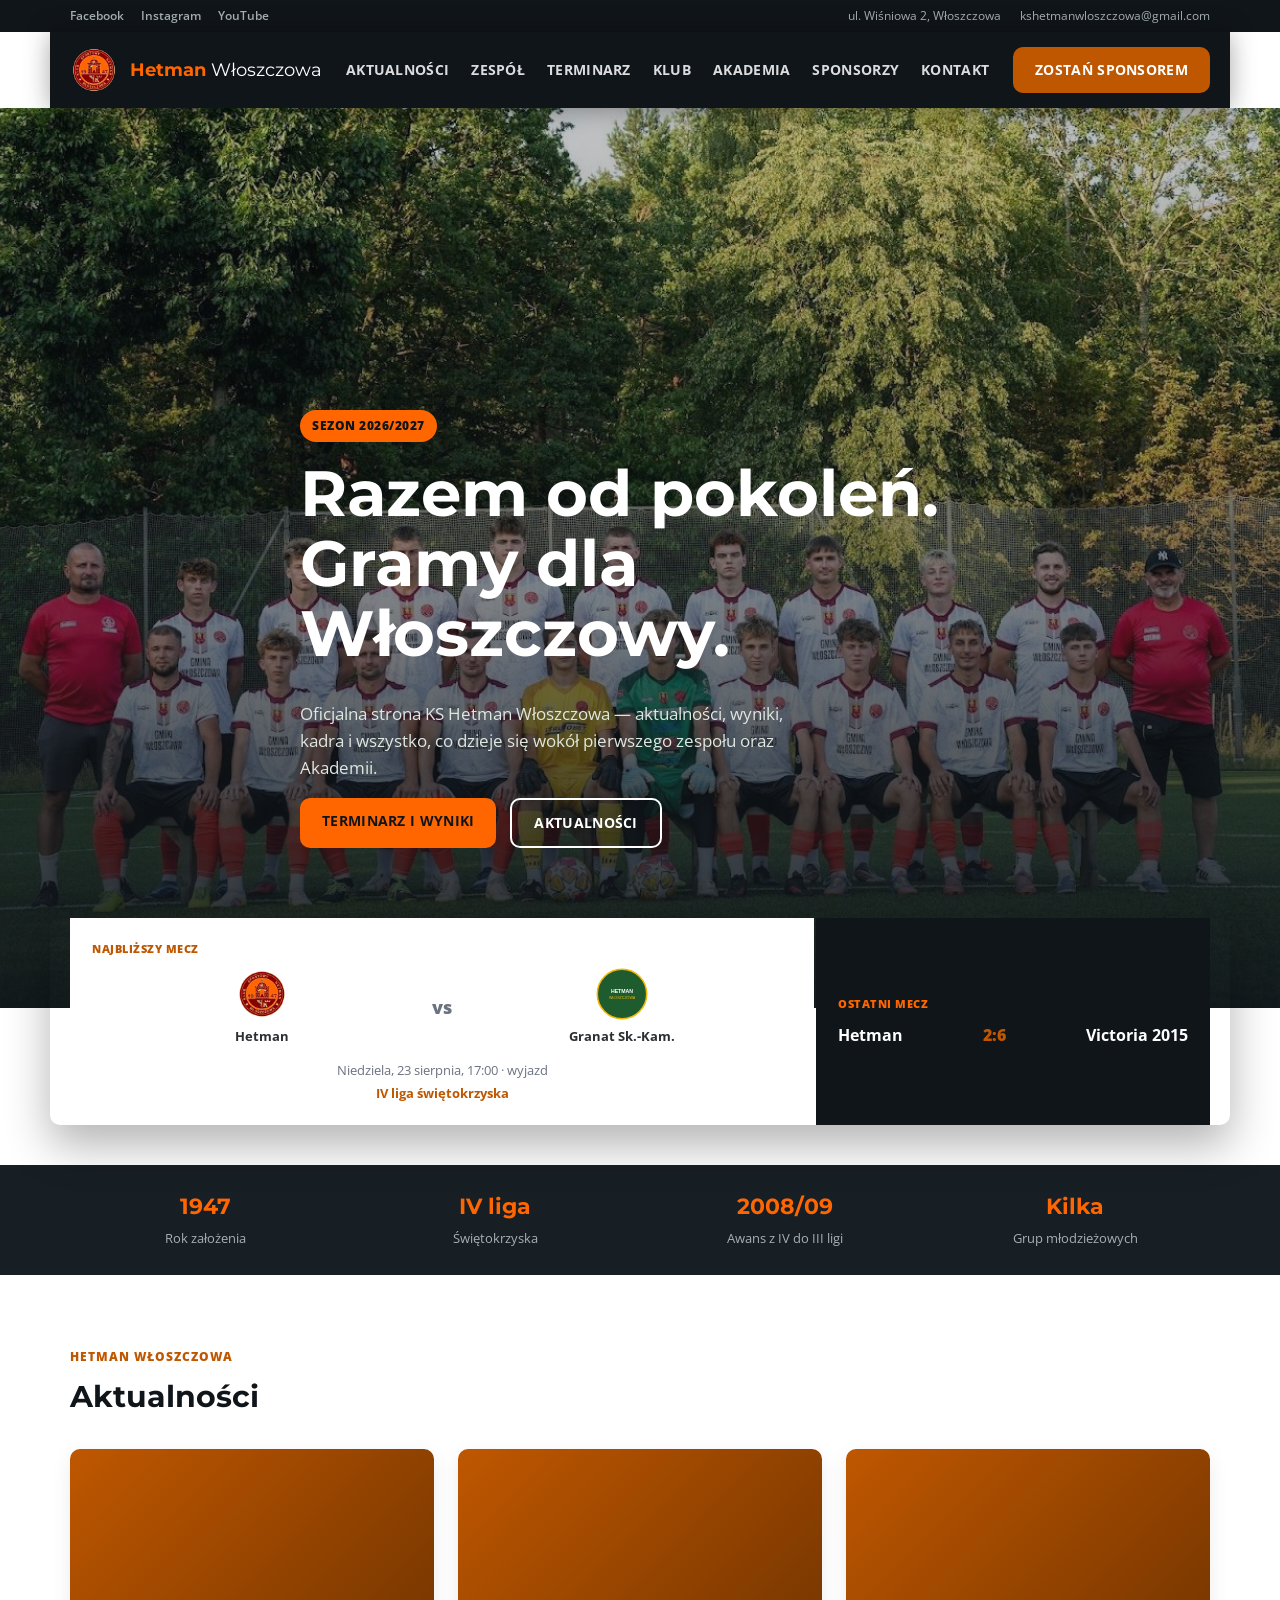
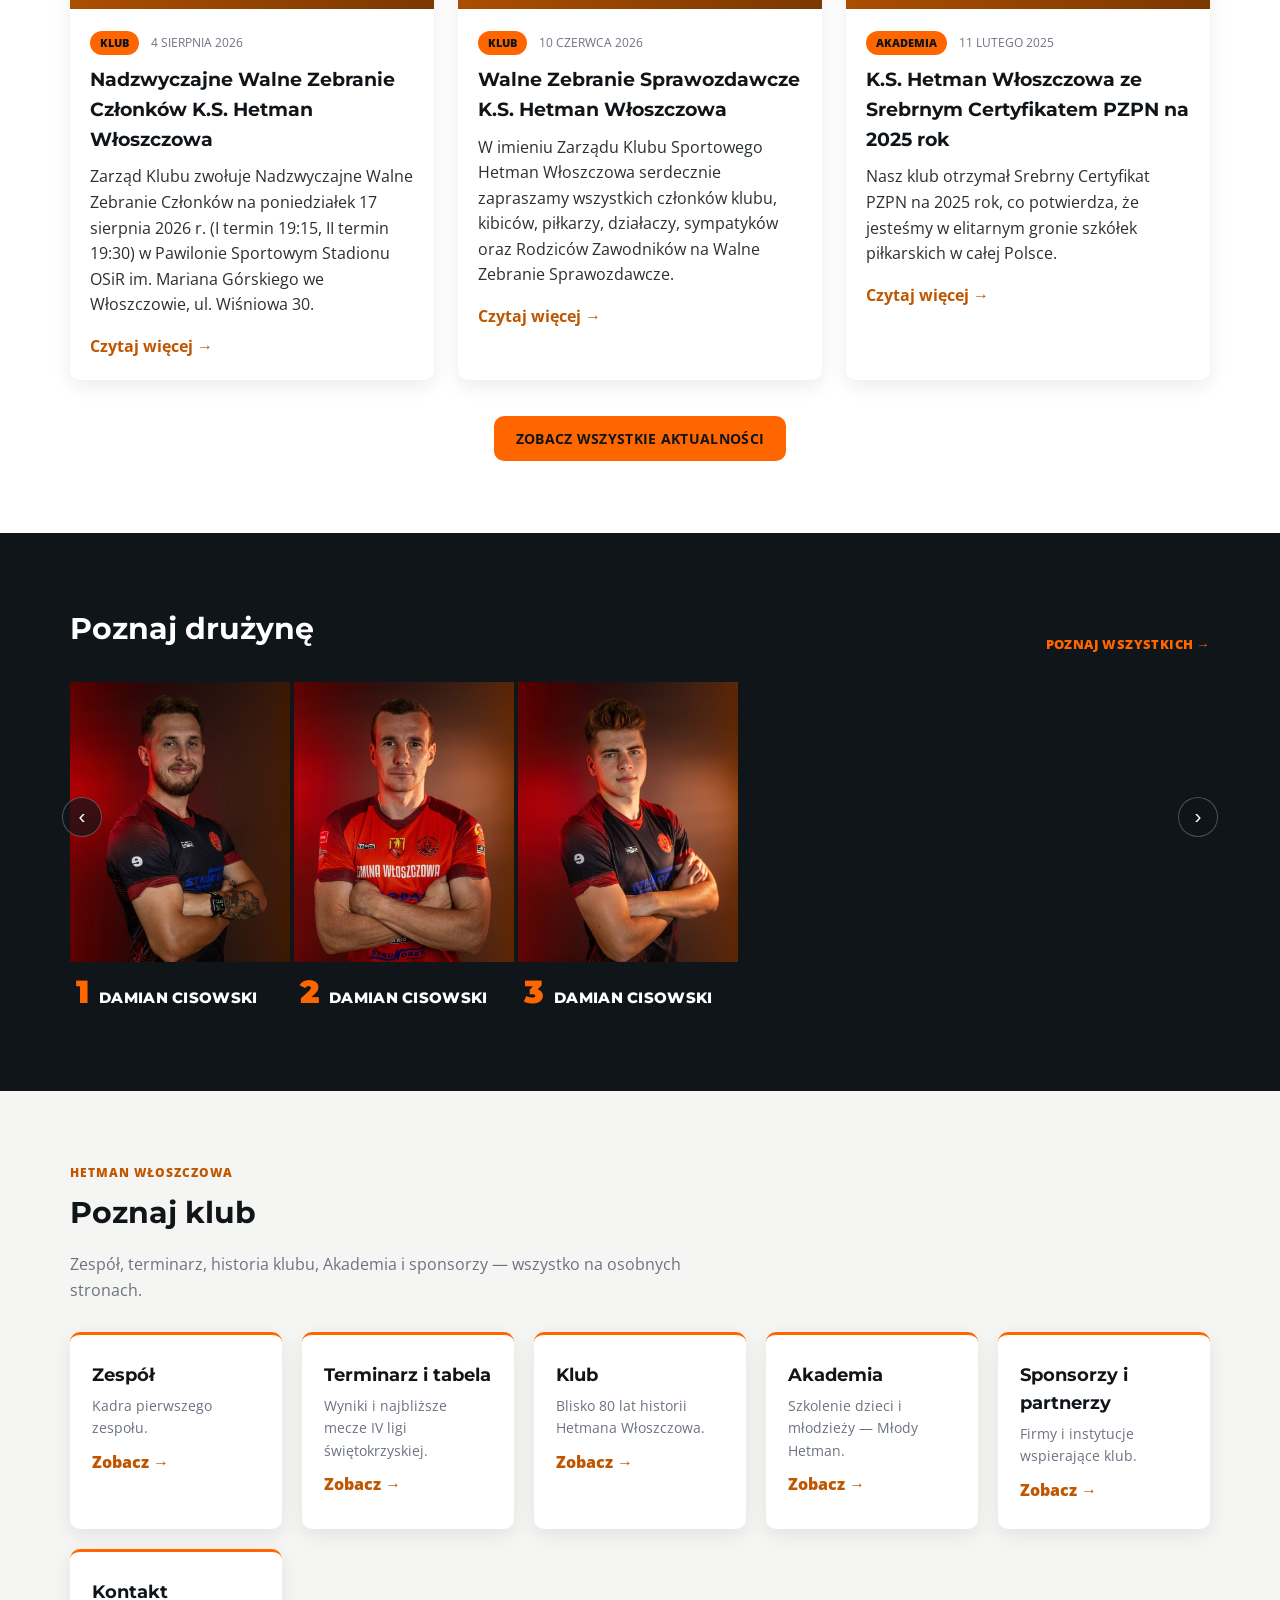
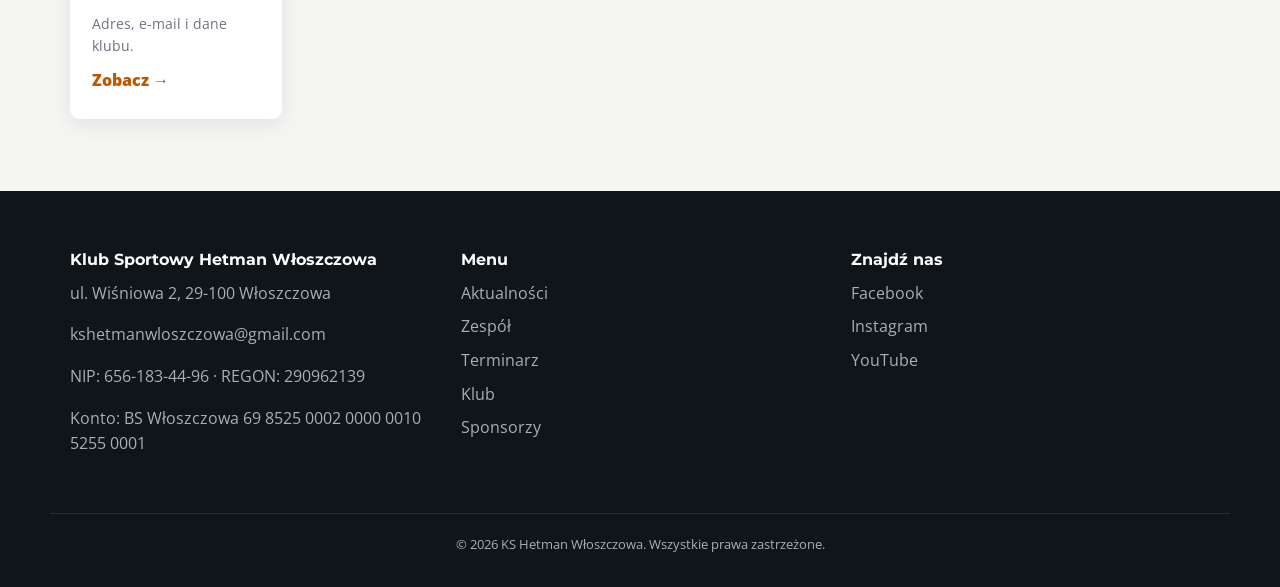
==== Strona-hetman/index.html @ c4511336 "Add 'Poznaj drużynę' player carousel section to homepage Horizontally-scrollable carousel of player " ====
<!DOCTYPE html>
<html lang="pl">
<head>
<meta charset="UTF-8">
<meta name="viewport" content="width=device-width, initial-scale=1.0">
<title>KS Hetman Włoszczowa — Oficjalna strona klubu</title>
<meta name="description" content="Oficjalna strona internetowa Klubu Sportowego Hetman Włoszczowa — aktualności, terminarz, kadra, sponsorzy i kontakt.">
<link rel="preconnect" href="https://fonts.googleapis.com">
<link href="https://fonts.googleapis.com/css2?family=Montserrat:wght@400;600;700;800;900&family=Open+Sans:wght@400;600&display=swap" rel="stylesheet">
<link rel="stylesheet" href="style.css">
</head>
<body>

<!-- ===== TOP BAR ===== -->
<div class="topbar">
  <div class="container topbar-inner">
    <div class="topbar-social">
      <a href="#" aria-label="Facebook">Facebook</a>
      <a href="#" aria-label="Instagram">Instagram</a>
      <a href="#" aria-label="YouTube">YouTube</a>
    </div>
    <div class="topbar-contact">
      <span>ul. Wiśniowa 2, Włoszczowa</span>
      <span>kshetmanwloszczowa@gmail.com</span>
    </div>
  </div>
</div>

<!-- ===== HEADER / NAWIGACJA ===== -->
<header class="site-header">
  <div class="container navbar">
    <a class="brand" href="index.html">
      <!-- LOGO KLUBU: wgraj plik jako logo-klubu.png (PNG, przezroczyste tło, min. 400x400px) -->
      <img class="brand-logo" src="logo-klubu.png" alt="Herb KS Hetman Włoszczowa" onerror="this.src='placeholder-logo.svg'">
      <span class="brand-text"><strong>Hetman</strong> Włoszczowa</span>
    </a>

    <button class="nav-toggle" id="navToggle" aria-label="Otwórz menu">☰</button>

    <nav class="main-nav" id="mainNav">
      <a href="aktualnosci.html">Aktualności</a>
      <a href="zespol.html">Zespół</a>
      <a href="terminarz.html">Terminarz</a>
      <a href="klub.html">Klub</a>
      <a href="akademia.html">Akademia</a>
      <a href="sponsorzy.html">Sponsorzy</a>
      <a href="kontakt.html">Kontakt</a>
    </nav>

    <a class="btn btn-cta" href="sponsorzy.html">Zostań sponsorem</a>
  </div>
</header>

<!-- ===== HERO: ZDJĘCIE ZESPOŁU NA CAŁĄ STRONĘ (pełnoekranowe, jak u dużych klubów) ===== -->
<!--
  ZDJĘCIE HERO (pełnoekranowe tło sekcji startowej): hero-zespol.jpg
  Podmień na nowsze/lepsze zdjęcie zespołu w tym samym miejscu, jeśli będzie potrzeba.
-->
<section class="hero" id="top" style="background-image: linear-gradient(180deg, rgba(16,21,26,0.25) 0%, rgba(16,21,26,0.45) 45%, rgba(16,21,26,0.95) 100%), url('hero-zespol.jpg');">
  <div class="container hero-content">
    <div class="hero-feature-badge">Sezon 2026/2027</div>
    <h1>Razem od pokoleń.<br>Gramy dla Włoszczowy.</h1>
    <p>Oficjalna strona KS Hetman Włoszczowa — aktualności, wyniki, kadra i wszystko, co dzieje się wokół pierwszego zespołu oraz Akademii.</p>
    <div class="hero-cta">
      <a class="btn btn-primary" href="terminarz.html">Terminarz i wyniki</a>
      <a class="btn btn-outline" href="aktualnosci.html">Aktualności</a>
    </div>
  </div>
</section>

<!-- ===== PASEK MECZOWY — "pływająca" belka na dole zdjęcia, styl dużych klubów ===== -->
<section class="match-bar">
  <div class="container match-bar-inner">
    <div class="match-card match-card-inline">
      <span class="match-card-label">Najbliższy mecz</span>
      <div class="match-teams">
        <div class="team">
          <img src="logo-klubu.png" alt="Hetman Włoszczowa" onerror="this.src='placeholder-logo.svg'">
          <span>Hetman</span>
        </div>
        <div class="match-score">vs</div>
        <div class="team">
          <img src="placeholder-logo.svg" alt="Granat Skarżysko-Kamienna">
          <span>Granat Sk.-Kam.</span>
        </div>
      </div>
      <p class="match-meta">Niedziela, 23 sierpnia, 17:00 &middot; wyjazd</p>
      <p class="match-meta match-meta-league">IV liga świętokrzyska</p>
    </div>

    <div class="last-match-strip last-match-strip-inline">
      <span class="match-card-label">Ostatni mecz</span>
      <div class="last-match-row">
        <span>Hetman</span>
        <strong class="score-loss">2:6</strong>
        <span>Victoria 2015</span>
      </div>
    </div>
  </div>
</section>

<!-- ===== OSIĄGNIĘCIA / HISTORIA W PIGUŁCE ===== -->
<section class="stats-strip">
  <div class="container stats-grid">
    <div class="stat"><strong>1947</strong><span>Rok założenia</span></div>
    <div class="stat"><strong>IV liga</strong><span>Świętokrzyska</span></div>
    <div class="stat"><strong>2008/09</strong><span>Awans z IV do III ligi</span></div>
    <div class="stat"><strong>Kilka</strong><span>Grup młodzieżowych</span></div>
  </div>
</section>

<!-- ===== AKTUALNOŚCI (skrót — pełna lista na osobnej stronie) ===== -->
<section class="section" id="aktualnosci">
  <div class="container">
    <div class="section-head">
      <div>
        <p class="eyebrow-dark">Hetman Włoszczowa</p>
        <h2 class="section-title">Aktualności</h2>
      </div>
    </div>

    <div class="news-grid">
      <article class="news-card">
        <div class="news-thumb" aria-hidden="true"></div>
        <div class="news-body">
          <span class="news-tag">Klub</span>
          <span class="news-date">4 sierpnia 2026</span>
          <h3>Nadzwyczajne Walne Zebranie Członków K.S. Hetman Włoszczowa</h3>
          <p>Zarząd Klubu zwołuje Nadzwyczajne Walne Zebranie Członków na poniedziałek 17 sierpnia 2026 r. (I termin 19:15, II termin 19:30) w Pawilonie Sportowym Stadionu OSiR im. Mariana Górskiego we Włoszczowie, ul. Wiśniowa 30.</p>
          <a class="news-link" href="https://www.hetmanwloszczowa.pl/nadzwyczajne-walne-zebranie-czlonkow-k-s-hetman-wloszczowa-2/" target="_blank" rel="noopener">Czytaj więcej →</a>
        </div>
      </article>

      <article class="news-card">
        <div class="news-thumb" aria-hidden="true"></div>
        <div class="news-body">
          <span class="news-tag">Klub</span>
          <span class="news-date">10 czerwca 2026</span>
          <h3>Walne Zebranie Sprawozdawcze K.S. Hetman Włoszczowa</h3>
          <p>W imieniu Zarządu Klubu Sportowego Hetman Włoszczowa serdecznie zapraszamy wszystkich członków klubu, kibiców, piłkarzy, działaczy, sympatyków oraz Rodziców Zawodników na Walne Zebranie Sprawozdawcze.</p>
          <a class="news-link" href="https://www.hetmanwloszczowa.pl/walne-zabranie-sprawozdawcze-k-s-hetman-wloszczowa/" target="_blank" rel="noopener">Czytaj więcej →</a>
        </div>
      </article>

      <article class="news-card">
        <div class="news-thumb" aria-hidden="true"></div>
        <div class="news-body">
          <span class="news-tag">Akademia</span>
          <span class="news-date">11 lutego 2025</span>
          <h3>K.S. Hetman Włoszczowa ze Srebrnym Certyfikatem PZPN na 2025 rok</h3>
          <p>Nasz klub otrzymał Srebrny Certyfikat PZPN na 2025 rok, co potwierdza, że jesteśmy w elitarnym gronie szkółek piłkarskich w całej Polsce.</p>
          <a class="news-link" href="https://www.hetmanwloszczowa.pl/k-s-hetman-wloszczowa-ze-srebrnym-certyfikatem-pzpn-na-2025-rok/" target="_blank" rel="noopener">Czytaj więcej →</a>
        </div>
      </article>
    </div>

    <div class="section-more">
      <a class="btn btn-primary" href="aktualnosci.html">Zobacz wszystkie aktualności</a>
    </div>
  </div>
</section>

<!-- ===== POZNAJ DRUŻYNĘ — karuzela zdjęć zawodników (styl dużych klubów) ===== -->
<!--
  TYMCZASOWE PODPISY: wszystkie 3 karty podpisane jako "Damian Cisowski" — to placeholder
  do czasu uzupełnienia właściwego składu. Podmień name/numer w każdej .team-carousel-card
  i dodawaj kolejne karty, gdy dołożymy więcej zdjęć zawodników.
-->
<section class="section section-dark team-carousel-section">
  <div class="container">
    <div class="section-head">
      <h2 class="section-title section-title-light">Poznaj drużynę</h2>
      <a class="team-see-all" href="zespol.html">Poznaj wszystkich →</a>
    </div>

    <div class="team-carousel">
      <button class="carousel-arrow carousel-arrow-left" aria-label="Poprzedni zawodnik" type="button">‹</button>
      <div class="team-carousel-track">
        <a class="team-carousel-card" href="zespol.html">
          <div class="team-carousel-photo" style="background-image:url('player-01.jpg')"></div>
          <div class="team-carousel-info">
            <span class="team-carousel-number">1</span>
            <span class="team-carousel-name">Damian Cisowski</span>
          </div>
        </a>
        <a class="team-carousel-card" href="zespol.html">
          <div class="team-carousel-photo" style="background-image:url('player-02.jpg')"></div>
          <div class="team-carousel-info">
            <span class="team-carousel-number">2</span>
            <span class="team-carousel-name">Damian Cisowski</span>
          </div>
        </a>
        <a class="team-carousel-card" href="zespol.html">
          <div class="team-carousel-photo" style="background-image:url('player-03.jpg')"></div>
          <div class="team-carousel-info">
            <span class="team-carousel-number">3</span>
            <span class="team-carousel-name">Damian Cisowski</span>
          </div>
        </a>
      </div>
      <button class="carousel-arrow carousel-arrow-right" aria-label="Następny zawodnik" type="button">›</button>
    </div>
  </div>
</section>

<!-- ===== POZNAJ KLUB — kafelki-skróty do podstron ===== -->
<section class="section section-alt">
  <div class="container">
    <p class="eyebrow-dark">Hetman Włoszczowa</p>
    <h2 class="section-title">Poznaj klub</h2>
    <p class="section-sub">Zespół, terminarz, historia klubu, Akademia i sponsorzy — wszystko na osobnych stronach.</p>

    <div class="quick-links-grid">
      <a class="quick-link-card" href="zespol.html">
        <h3>Zespół</h3>
        <p>Kadra pierwszego zespołu.</p>
        <span class="quick-link-arrow">Zobacz →</span>
      </a>
      <a class="quick-link-card" href="terminarz.html">
        <h3>Terminarz i tabela</h3>
        <p>Wyniki i najbliższe mecze IV ligi świętokrzyskiej.</p>
        <span class="quick-link-arrow">Zobacz →</span>
      </a>
      <a class="quick-link-card" href="klub.html">
        <h3>Klub</h3>
        <p>Blisko 80 lat historii Hetmana Włoszczowa.</p>
        <span class="quick-link-arrow">Zobacz →</span>
      </a>
      <a class="quick-link-card" href="akademia.html">
        <h3>Akademia</h3>
        <p>Szkolenie dzieci i młodzieży — Młody Hetman.</p>
        <span class="quick-link-arrow">Zobacz →</span>
      </a>
      <a class="quick-link-card" href="sponsorzy.html">
        <h3>Sponsorzy i partnerzy</h3>
        <p>Firmy i instytucje wspierające klub.</p>
        <span class="quick-link-arrow">Zobacz →</span>
      </a>
      <a class="quick-link-card" href="kontakt.html">
        <h3>Kontakt</h3>
        <p>Adres, e-mail i dane klubu.</p>
        <span class="quick-link-arrow">Zobacz →</span>
      </a>
    </div>
  </div>
</section>

<!-- ===== STOPKA ===== -->
<footer class="site-footer">
  <div class="container footer-grid">
    <div>
      <h3>Klub Sportowy Hetman Włoszczowa</h3>
      <p>ul. Wiśniowa 2, 29-100 Włoszczowa</p>
      <p><a href="mailto:kshetmanwloszczowa@gmail.com">kshetmanwloszczowa@gmail.com</a></p>
      <p>NIP: 656-183-44-96 &middot; REGON: 290962139</p>
      <p>Konto: BS Włoszczowa 69 8525 0002 0000 0010 5255 0001</p>
    </div>
    <div>
      <h3>Menu</h3>
      <a href="aktualnosci.html">Aktualności</a>
      <a href="zespol.html">Zespół</a>
      <a href="terminarz.html">Terminarz</a>
      <a href="klub.html">Klub</a>
      <a href="sponsorzy.html">Sponsorzy</a>
    </div>
    <div>
      <h3>Znajdź nas</h3>
      <a href="#">Facebook</a>
      <a href="#">Instagram</a>
      <a href="#">YouTube</a>
    </div>
  </div>
  <div class="container footer-bottom">
    <p>&copy; <span id="year"></span> KS Hetman Włoszczowa. Wszystkie prawa zastrzeżone.</p>
  </div>
</footer>

<script src="script.js"></script>
</body>
</html>
---- Strona-hetman/style.css ----
/* =========================================================
   KS Hetman Włoszczowa — style strony
   Inspiracja układem: widzew.com.pl (skala dopasowana do klubu IV ligi)
   Kolory klubowe: zmień poniższe zmienne, gdy dodasz prawdziwe logo,
   aby dopasować odcienie do herbu klubu.
   ========================================================= */

:root {
  --color-primary: #bf5700;      /* ciemny pomarańcz z herbu klubu (główny kolor marki) */
  --color-primary-dark: #7a3800;
  --color-accent: #ff6600;       /* jaskrawy pomarańcz z herbu klubu */
  --color-cream: #f7e3c8;        /* kremowy akcent z herbu */
  --color-dark: #10151a;
  --color-dark-2: #171e24;
  --color-text: #2a2f31;
  --color-muted: #6b7280;
  --color-muted-light: #a7b0b3;
  --color-bg-alt: #f5f6f4;
  --color-white: #ffffff;

  --font-heading: 'Montserrat', sans-serif;
  --font-body: 'Open Sans', sans-serif;

  --radius: 10px;
  --shadow: 0 6px 20px rgba(0,0,0,0.08);
  --shadow-lg: 0 20px 40px rgba(0,0,0,0.35);
}

* { box-sizing: border-box; }
html { scroll-behavior: smooth; }

body {
  margin: 0;
  font-family: var(--font-body);
  color: var(--color-text);
  line-height: 1.6;
  background: var(--color-white);
}

h1, h2, h3, h4 {
  font-family: var(--font-heading);
  margin: 0 0 0.5em;
  color: var(--color-dark);
}

p { margin: 0 0 1em; }
a { text-decoration: none; color: var(--color-primary); }

.container {
  width: 100%;
  max-width: 1180px;
  margin: 0 auto;
  padding: 0 20px;
}

/* ===== TOPBAR ===== */
.topbar {
  background: var(--color-dark);
  color: var(--color-muted-light);
  font-size: 0.78rem;
}
.topbar-inner {
  display: flex;
  justify-content: space-between;
  align-items: center;
  padding: 6px 20px;
  flex-wrap: wrap;
  gap: 8px;
}
.topbar-social a {
  color: var(--color-muted-light);
  margin-right: 14px;
  font-weight: 600;
}
.topbar-contact span { margin-left: 16px; }

/* ===== NAVBAR ===== */
.site-header { position: sticky; top: 0; z-index: 50; }
.navbar {
  display: flex;
  align-items: center;
  justify-content: space-between;
  gap: 16px;
  padding: 14px 20px;
  background: var(--color-dark);
  box-shadow: 0 2px 24px rgba(0,0,0,0.35);
}
.brand {
  display: flex;
  align-items: center;
  gap: 12px;
}
.brand-logo {
  height: 48px;
  width: 48px;
  object-fit: contain;
}
.brand-text {
  font-family: var(--font-heading);
  font-size: 1.1rem;
  color: var(--color-white);
  white-space: nowrap;
}
.brand-text strong { color: var(--color-accent); }

.main-nav {
  display: flex;
  gap: 22px;
  flex: 1;
  justify-content: center;
}
.main-nav a {
  color: var(--color-white);
  opacity: 0.85;
  font-weight: 700;
  font-size: 0.85rem;
  text-transform: uppercase;
  letter-spacing: 0.3px;
}
.main-nav a:hover { color: var(--color-accent); opacity: 1; }
.main-nav a.active { color: var(--color-accent); opacity: 1; }

.nav-toggle {
  display: none;
  background: none;
  border: none;
  color: var(--color-white);
  font-size: 1.6rem;
  cursor: pointer;
}

.btn-cta {
  background: var(--color-primary);
  color: var(--color-white);
  padding: 10px 18px;
  border-radius: var(--radius);
  font-weight: 700;
  font-size: 0.85rem;
  white-space: nowrap;
}

/* ===== HERO: pełnoekranowe zdjęcie, tekst dosunięty do dołu (styl dużych klubów) ===== */
.hero {
  background-color: var(--color-primary-dark);
  background-size: cover;
  background-position: center 22%;
  color: var(--color-white);
  min-height: 100vh;
  display: flex;
  align-items: flex-end;
  padding: 40px 20px 160px;
}
.hero-content { max-width: 720px; }
.hero-feature-badge {
  display: inline-block;
  background: var(--color-accent);
  color: var(--color-dark);
  font-weight: 800;
  font-size: 0.75rem;
  text-transform: uppercase;
  letter-spacing: 0.5px;
  padding: 6px 12px;
  border-radius: 20px;
  margin-bottom: 16px;
}
.hero h1 {
  color: var(--color-white);
  font-size: clamp(2.4rem, 5vw, 4rem);
  line-height: 1.1;
}
.hero-content p { color: #dfe7e1; max-width: 520px; font-size: 1.05rem; }
.hero-cta { display: flex; gap: 14px; flex-wrap: wrap; }

.btn {
  display: inline-block;
  padding: 12px 22px;
  border-radius: var(--radius);
  font-weight: 700;
  font-size: 0.85rem;
  text-transform: uppercase;
  letter-spacing: 0.3px;
}
.btn-primary { background: var(--color-accent); color: var(--color-dark); }
.btn-outline { border: 2px solid var(--color-white); color: var(--color-white); }

/* ===== PASEK MECZOWY: "pływająca" belka najeżdżająca na dół zdjęcia hero ===== */
.match-bar {
  position: relative;
  z-index: 5;
  margin: -90px 0 40px;
}
.match-bar-inner {
  display: flex;
  flex-wrap: wrap;
  gap: 2px;
  border-radius: var(--radius);
  overflow: hidden;
  box-shadow: 0 20px 45px rgba(0,0,0,0.3);
}
.match-card {
  background: var(--color-white);
  color: var(--color-text);
  padding: 22px;
}
.match-card-inline { flex: 2; min-width: 300px; }
.match-card-label {
  display: block;
  text-transform: uppercase;
  font-size: 0.7rem;
  font-weight: 800;
  color: var(--color-primary);
  letter-spacing: 0.5px;
  margin-bottom: 10px;
}
.match-teams {
  display: flex;
  align-items: center;
  justify-content: space-between;
  margin: 6px 0 14px;
}
.team { display: flex; flex-direction: column; align-items: center; gap: 6px; flex: 1; }
.team img { width: 52px; height: 52px; object-fit: contain; }
.team span { font-weight: 700; font-size: 0.8rem; text-align: center; }
.match-score { font-weight: 800; font-size: 1.1rem; color: var(--color-muted); }
.match-meta { text-align: center; font-size: 0.8rem; color: var(--color-muted); margin: 0; }
.match-meta-league { font-weight: 700; color: var(--color-primary); margin-top: 2px; }

.last-match-strip {
  background: var(--color-dark);
  padding: 22px;
}
.last-match-strip-inline { flex: 1; min-width: 220px; display: flex; flex-direction: column; justify-content: center; }
.last-match-strip .match-card-label { color: var(--color-accent); }
.last-match-row {
  display: flex;
  align-items: center;
  justify-content: space-between;
  font-weight: 700;
  color: var(--color-white);
}

@media (max-width: 700px) {
  .hero { padding-bottom: 210px; }
  .match-bar-inner { border-radius: var(--radius); }
}

/* ===== BANER PODSTRONY (nagłówek na osobnych stronach, np. Aktualności, Zespół) ===== */
.page-hero {
  background: linear-gradient(120deg, var(--color-dark) 0%, var(--color-primary-dark) 130%);
  color: var(--color-white);
  padding: 70px 20px 56px;
}
.page-hero .breadcrumb {
  display: block;
  color: var(--color-muted-light);
  font-size: 0.82rem;
  margin-bottom: 12px;
}
.page-hero .breadcrumb a { color: var(--color-muted-light); }
.page-hero .breadcrumb a:hover { color: var(--color-accent); }
.page-hero a { color: var(--color-accent); }
.page-hero h1 {
  color: var(--color-white);
  font-size: clamp(1.9rem, 4vw, 2.6rem);
  margin-bottom: 10px;
}
.page-hero p {
  color: #dfe7e1;
  max-width: 620px;
  margin: 0;
}

/* ===== SKRÓTY / KAFELKI "POZNAJ KLUB" (strona główna → podstrony) ===== */
.quick-links-grid {
  display: grid;
  grid-template-columns: repeat(auto-fit, minmax(200px, 1fr));
  gap: 20px;
}
.quick-link-card {
  display: block;
  background: var(--color-white);
  border-radius: var(--radius);
  padding: 26px 22px;
  box-shadow: var(--shadow);
  border-top: 3px solid var(--color-accent);
  transition: transform 0.25s ease, box-shadow 0.25s ease;
}
.quick-link-card:hover { transform: translateY(-6px); box-shadow: var(--shadow-lg); }
.quick-link-card h3 { margin-bottom: 6px; font-size: 1.1rem; }
.quick-link-card p { margin: 0; color: var(--color-muted); font-size: 0.88rem; }
.quick-link-card span.quick-link-arrow { display: inline-block; margin-top: 10px; font-weight: 800; color: var(--color-primary); }

.section-more { text-align: center; margin-top: 36px; }

/* ===== KONTAKT (osobna strona) ===== */
.contact-grid {
  display: grid;
  grid-template-columns: repeat(auto-fit, minmax(220px, 1fr));
  gap: 20px;
}
.contact-card {
  background: var(--color-white);
  border-radius: var(--radius);
  padding: 24px;
  box-shadow: var(--shadow);
}
.contact-card h3 { font-size: 0.95rem; text-transform: uppercase; letter-spacing: 0.4px; color: var(--color-primary); margin-bottom: 10px; }
.contact-card p { margin: 0 0 6px; }
.contact-card a { color: var(--color-text); font-weight: 700; }
.contact-card a:hover { color: var(--color-primary); }

/* ===== STATS STRIP (osiągnięcia) ===== */
.stats-strip {
  background: var(--color-dark-2);
  padding: 24px 0;
}
.stats-grid {
  display: grid;
  grid-template-columns: repeat(4, 1fr);
  gap: 20px;
  text-align: center;
}
.stat strong { display: block; color: var(--color-accent); font-size: 1.4rem; font-family: var(--font-heading); }
.stat span { color: var(--color-muted-light); font-size: 0.8rem; }

/* ===== SECTIONS ===== */
.section { padding: 72px 0; }
.section-alt { background: var(--color-bg-alt); }
.section-dark { background: var(--color-dark); }
.section-title { font-size: 1.9rem; }
.section-title-light { color: var(--color-white); }
.section-sub { color: var(--color-muted); max-width: 640px; margin-bottom: 28px; }
.section-sub-light { color: var(--color-muted-light); }
.section-head {
  display: flex;
  justify-content: space-between;
  align-items: flex-end;
  flex-wrap: wrap;
  gap: 16px;
  margin-bottom: 28px;
}
.section-head .section-title { margin-bottom: 0; }

.tag-filters { display: flex; gap: 10px; flex-wrap: wrap; }
.tag {
  padding: 6px 14px;
  border-radius: 20px;
  background: var(--color-bg-alt);
  color: var(--color-muted);
  font-size: 0.78rem;
  font-weight: 700;
}
.tag-active { background: var(--color-primary); color: var(--color-white); }

/* ===== NEWS ===== */
.news-grid {
  display: grid;
  grid-template-columns: repeat(auto-fit, minmax(280px, 1fr));
  gap: 24px;
}
.news-card {
  background: var(--color-white);
  border-radius: var(--radius);
  overflow: hidden;
  box-shadow: var(--shadow);
  transition: transform 0.25s ease, box-shadow 0.25s ease;
}
.news-card:hover {
  transform: translateY(-6px);
  box-shadow: var(--shadow-lg);
}
.news-thumb {
  height: 160px;
  background: linear-gradient(135deg, var(--color-primary), var(--color-primary-dark));
  overflow: hidden;
}
.news-body { padding: 20px; position: relative; }
.news-tag {
  display: inline-block;
  background: var(--color-accent);
  color: var(--color-dark);
  font-size: 0.7rem;
  font-weight: 800;
  text-transform: uppercase;
  padding: 3px 10px;
  border-radius: 12px;
  margin-bottom: 10px;
}
.news-date { color: var(--color-muted); font-size: 0.78rem; text-transform: uppercase; margin-left: 8px; }
.news-link { font-weight: 700; }

/* ===== ZESPÓŁ ===== */
.squad-grid {
  display: grid;
  grid-template-columns: repeat(auto-fit, minmax(160px, 1fr));
  gap: 20px;
}
.player-card {
  text-align: center;
  background: var(--color-dark-2);
  border-radius: var(--radius);
  padding: 16px;
  transition: transform 0.25s ease;
}
.player-card:hover { transform: translateY(-6px); }
.player-photo {
  height: 160px;
  width: 100%;
  border-radius: 8px;
  background: linear-gradient(135deg, #3a4550, #1f272e);
  margin-bottom: 10px;
  object-fit: cover;
  object-position: top center;
  display: block;
}
.player-card h4 { margin: 4px 0 0; font-size: 0.95rem; color: var(--color-white); }
.player-card span { color: var(--color-muted-light); font-size: 0.8rem; }

/* ===== POZNAJ DRUŻYNĘ (karuzela zdjęć na stronie głównej) ===== */
.team-see-all {
  color: var(--color-accent);
  font-weight: 800;
  font-size: 0.8rem;
  text-transform: uppercase;
  letter-spacing: 0.4px;
  white-space: nowrap;
}
.team-see-all:hover { color: var(--color-white); }

.team-carousel { position: relative; }
.team-carousel-track {
  display: flex;
  gap: 4px;
  overflow-x: auto;
  scroll-snap-type: x mandatory;
  scrollbar-width: none;
  padding-bottom: 4px;
}
.team-carousel-track::-webkit-scrollbar { display: none; }
.team-carousel-card {
  flex: 0 0 220px;
  scroll-snap-align: start;
  display: block;
}
.team-carousel-photo {
  height: 280px;
  background-size: cover;
  background-position: top center;
  background-color: var(--color-dark-2);
  transition: transform 0.3s ease;
}
.team-carousel-card:hover .team-carousel-photo { transform: scale(1.03); }
.team-carousel-info {
  display: flex;
  align-items: baseline;
  gap: 10px;
  padding: 14px 6px 4px;
}
.team-carousel-number {
  font-family: var(--font-heading);
  font-weight: 900;
  font-size: 2rem;
  color: var(--color-accent);
  line-height: 1;
}
.team-carousel-name {
  font-family: var(--font-heading);
  font-weight: 800;
  font-size: 0.92rem;
  color: var(--color-white);
  text-transform: uppercase;
  letter-spacing: 0.3px;
}
.carousel-arrow {
  position: absolute;
  top: 40%;
  transform: translateY(-50%);
  background: rgba(16,21,26,0.7);
  border: 1px solid rgba(255,255,255,0.25);
  color: var(--color-white);
  width: 40px;
  height: 40px;
  border-radius: 50%;
  font-size: 1.3rem;
  line-height: 1;
  cursor: pointer;
  z-index: 5;
}
.carousel-arrow:hover { background: var(--color-accent); border-color: var(--color-accent); color: var(--color-dark); }
.carousel-arrow-left { left: -8px; }
.carousel-arrow-right { right: -8px; }

@media (max-width: 700px) {
  .team-carousel-card { flex: 0 0 160px; }
  .team-carousel-photo { height: 200px; }
  .carousel-arrow { display: none; }
}

/* ===== TERMINARZ ===== */
.table-scroll { overflow-x: auto; }
.fixtures-table {
  width: 100%;
  min-width: 480px;
  border-collapse: collapse;
  background: var(--color-white);
  box-shadow: var(--shadow);
  border-radius: var(--radius);
  overflow: hidden;
}
.fixtures-table th, .fixtures-table td {
  padding: 14px 16px;
  text-align: left;
  border-bottom: 1px solid #ececec;
  font-size: 0.9rem;
}
.fixtures-table th {
  background: var(--color-primary);
  color: var(--color-white);
  text-transform: uppercase;
  font-size: 0.78rem;
}
.fixtures-table + .fixtures-table,
.fixtures-subtitle + .fixtures-table { margin-top: 8px; }
.fixtures-subtitle {
  font-size: 1.05rem;
  margin: 32px 0 14px;
}
.fixtures-table { margin-bottom: 8px; }
.score-win { color: #1a7d2e; font-weight: 800; }
.score-loss { color: var(--color-primary); font-weight: 800; }
.score-draw { color: var(--color-muted); font-weight: 800; }

.table-position-strip {
  display: flex;
  flex-wrap: wrap;
  gap: 20px;
  background: var(--color-bg-alt);
  border-radius: var(--radius);
  padding: 16px 20px;
  margin-bottom: 30px;
  font-size: 0.85rem;
  color: var(--color-muted);
}
.table-position-strip strong { color: var(--color-primary); font-family: var(--font-heading); }

/* ===== O KLUBIE ===== */
.about-grid {
  display: grid;
  grid-template-columns: 1.2fr 1fr;
  gap: 40px;
  align-items: center;
}
.about-media {
  min-height: 260px;
  border-radius: var(--radius);
  background: linear-gradient(135deg, var(--color-accent), var(--color-primary));
}

/* ===== HISTORIA KLUBU (linia czasu, animacje) ===== */
.eyebrow-dark { color: var(--color-primary); text-transform: uppercase; font-weight: 800; font-size: 0.78rem; letter-spacing: 1px; margin-bottom: 6px; }
.eyebrow-light { color: var(--color-accent); }

/* Ukrycie/animacja działa tylko gdy JS dodał klasę .js-reveal do <body> — bez JS treść jest zawsze widoczna */
.js-reveal .reveal-item {
  opacity: 0;
  transform: translateY(24px);
  transition: opacity 0.6s ease, transform 0.6s ease;
}
.js-reveal .reveal-item.is-visible {
  opacity: 1;
  transform: translateY(0);
}

.history-stats {
  display: grid;
  grid-template-columns: repeat(4, 1fr);
  gap: 20px;
  margin: 36px 0 56px;
}
.history-stat {
  background: var(--color-white);
  border-radius: var(--radius);
  padding: 22px 20px;
  box-shadow: var(--shadow);
  border-top: 3px solid var(--color-accent);
}
.history-stat strong {
  display: block;
  font-family: var(--font-heading);
  font-size: 1.8rem;
  color: var(--color-primary);
}
.history-stat > span {
  display: block;
  font-weight: 700;
  font-size: 0.85rem;
  color: var(--color-dark);
  margin: 4px 0 8px;
  text-transform: uppercase;
  letter-spacing: 0.3px;
}
.history-stat p { font-size: 0.85rem; color: var(--color-muted); margin: 0; }

.timeline { position: relative; padding-left: 32px; }
.timeline-line {
  position: absolute;
  left: 5px;
  top: 6px;
  bottom: 6px;
  width: 2px;
  background: linear-gradient(to bottom, var(--color-accent), var(--color-primary));
}
.timeline-item { position: relative; padding-bottom: 30px; }
.timeline-item:last-child { padding-bottom: 0; }
.timeline-dot {
  position: absolute;
  left: -32px;
  top: 4px;
  width: 12px;
  height: 12px;
  border-radius: 50%;
  background: var(--color-primary);
  border: 3px solid var(--color-white);
  box-shadow: 0 0 0 2px var(--color-primary);
}
.timeline-dot-highlight { background: var(--color-accent); box-shadow: 0 0 0 2px var(--color-accent); }
.timeline-card {
  background: var(--color-white);
  border-radius: var(--radius);
  padding: 16px 20px;
  box-shadow: var(--shadow);
}
.timeline-card-highlight { border-left: 4px solid var(--color-accent); }
.timeline-year {
  display: inline-block;
  font-family: var(--font-heading);
  font-weight: 800;
  color: var(--color-primary);
  font-size: 0.95rem;
  margin-bottom: 6px;
}
.timeline-card p { margin: 0; font-size: 0.88rem; color: var(--color-text); }

/* ===== AKADEMIA ===== */
.academy-grid {
  display: grid;
  grid-template-columns: 1fr 1.2fr;
  gap: 40px;
  align-items: center;
}
.academy-media {
  min-height: 260px;
  border-radius: var(--radius);
  background: linear-gradient(135deg, var(--color-primary-dark), var(--color-primary));
}

/* ===== SPONSORZY ===== */
.sponsor-tier { margin-bottom: 40px; }
.sponsor-tier:last-child { margin-bottom: 0; }
.sponsor-tier-label {
  display: block;
  color: var(--color-accent);
  font-weight: 800;
  text-transform: uppercase;
  font-size: 0.78rem;
  letter-spacing: 0.5px;
  margin-bottom: 14px;
}
.sponsor-main { display: flex; justify-content: center; }
.sponsors-grid {
  display: grid;
  grid-template-columns: repeat(auto-fit, minmax(160px, 1fr));
  gap: 20px;
  align-items: center;
}
.sponsors-grid-sm { grid-template-columns: repeat(auto-fit, minmax(120px, 1fr)); }
.sponsor-logo {
  display: flex;
  align-items: center;
  justify-content: center;
  height: 90px;
  background: rgba(255,255,255,0.06);
  border: 1px solid rgba(255,255,255,0.12);
  border-radius: var(--radius);
  padding: 12px;
}
.sponsor-logo-lg { height: 130px; width: 320px; }
.sponsor-logo img { max-width: 100%; max-height: 100%; object-fit: contain; }
.sponsor-empty { position: relative; }
.sponsor-empty img { visibility: hidden; }
.sponsor-empty::after {
  content: "Logo sponsora";
  position: absolute;
  color: var(--color-muted-light);
  font-size: 0.75rem;
}

/* ===== FOOTER ===== */
.site-footer {
  background: var(--color-dark);
  color: var(--color-muted-light);
  padding: 56px 0 20px;
}
.footer-grid {
  display: grid;
  grid-template-columns: repeat(auto-fit, minmax(200px, 1fr));
  gap: 32px;
}
.footer-grid h3 { color: var(--color-white); font-size: 1rem; }
.footer-grid a { display: block; color: var(--color-muted-light); margin-bottom: 8px; }
.footer-bottom {
  margin-top: 40px;
  padding-top: 20px;
  border-top: 1px solid #262e35;
  font-size: 0.8rem;
  text-align: center;
}

/* ===== RESPONSYWNOŚĆ ===== */
@media (max-width: 960px) {
  .about-grid, .academy-grid { grid-template-columns: 1fr; }
  .history-stats { grid-template-columns: repeat(2, 1fr); }
  .academy-grid .academy-media { order: -1; }
  .stats-grid { grid-template-columns: repeat(2, 1fr); }
  .nav-toggle { display: block; }
  .main-nav {
    display: none;
    position: absolute;
    top: 100%;
    left: 0;
    right: 0;
    background: var(--color-white);
    flex-direction: column;
    padding: 16px 20px;
    box-shadow: var(--shadow);
  }
  .main-nav.open { display: flex; }
  .main-nav a { color: var(--color-dark); opacity: 1; }
  .navbar { flex-wrap: wrap; }
}
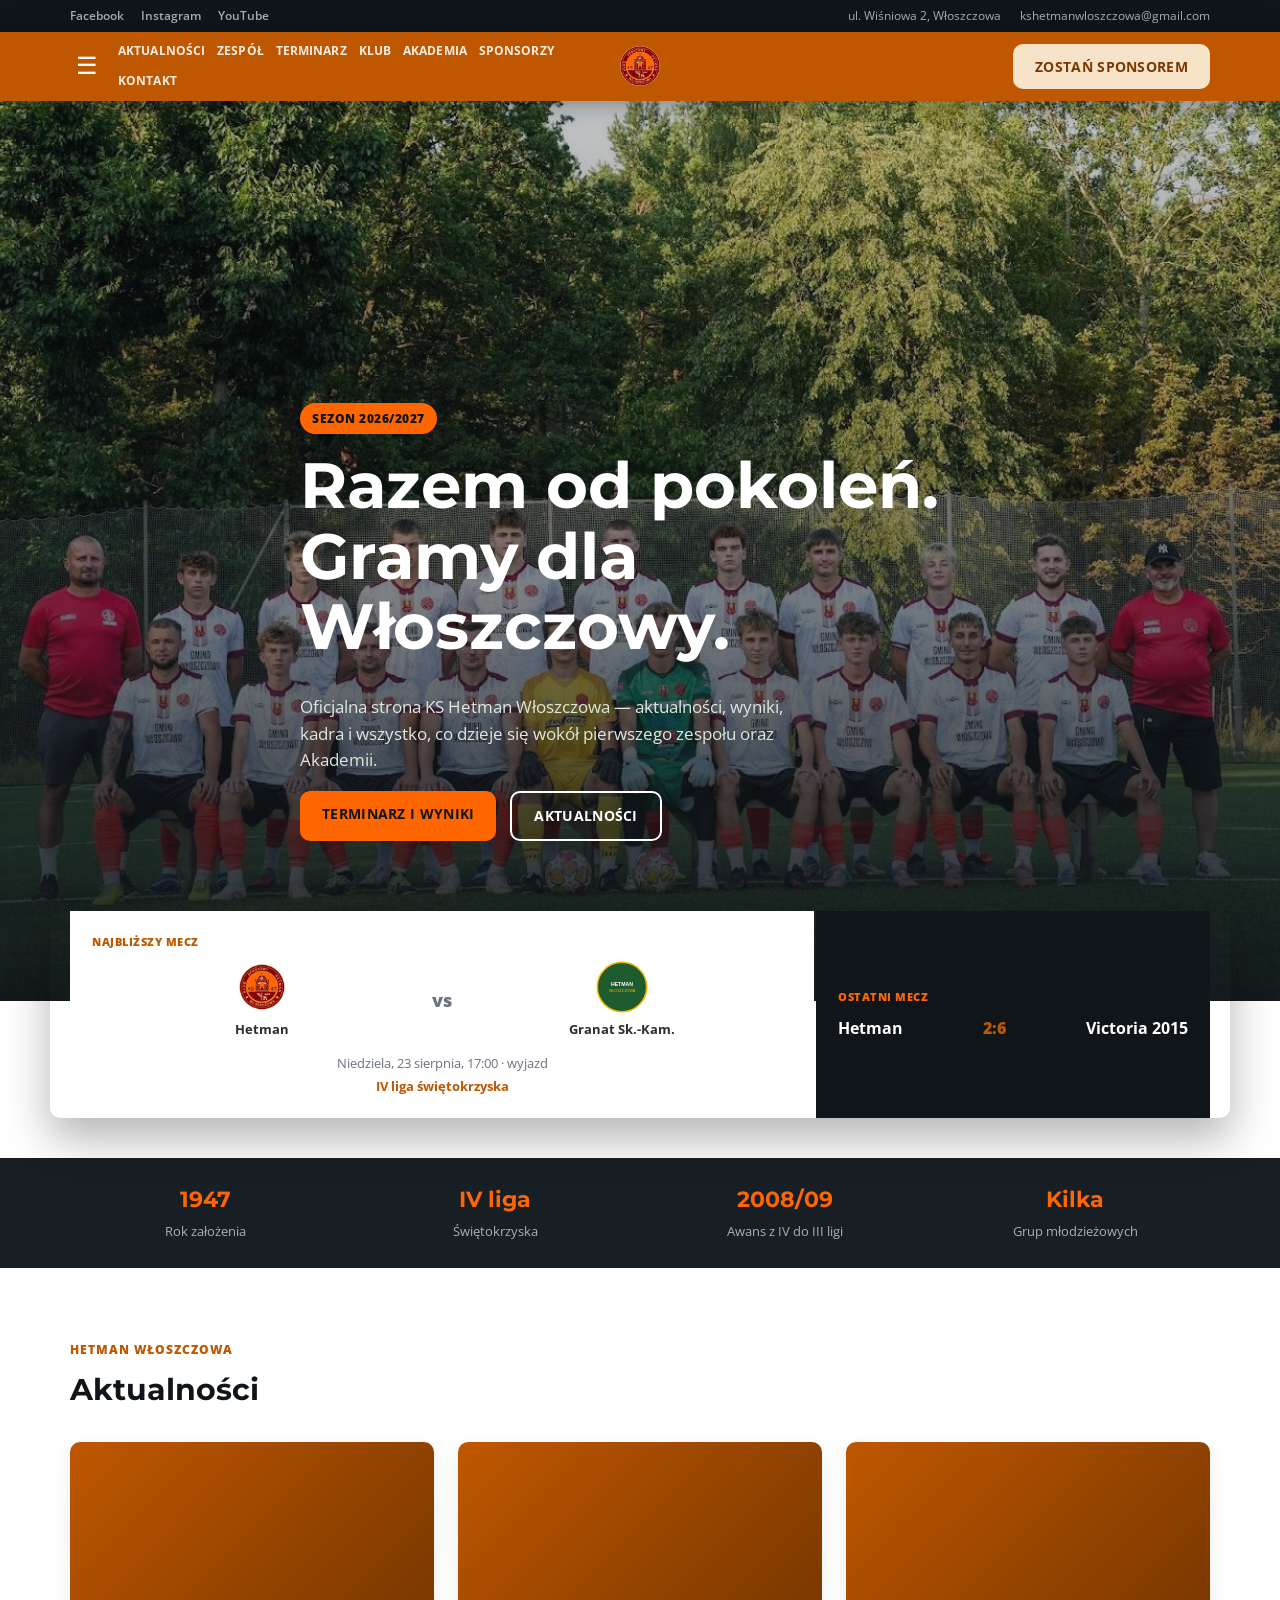
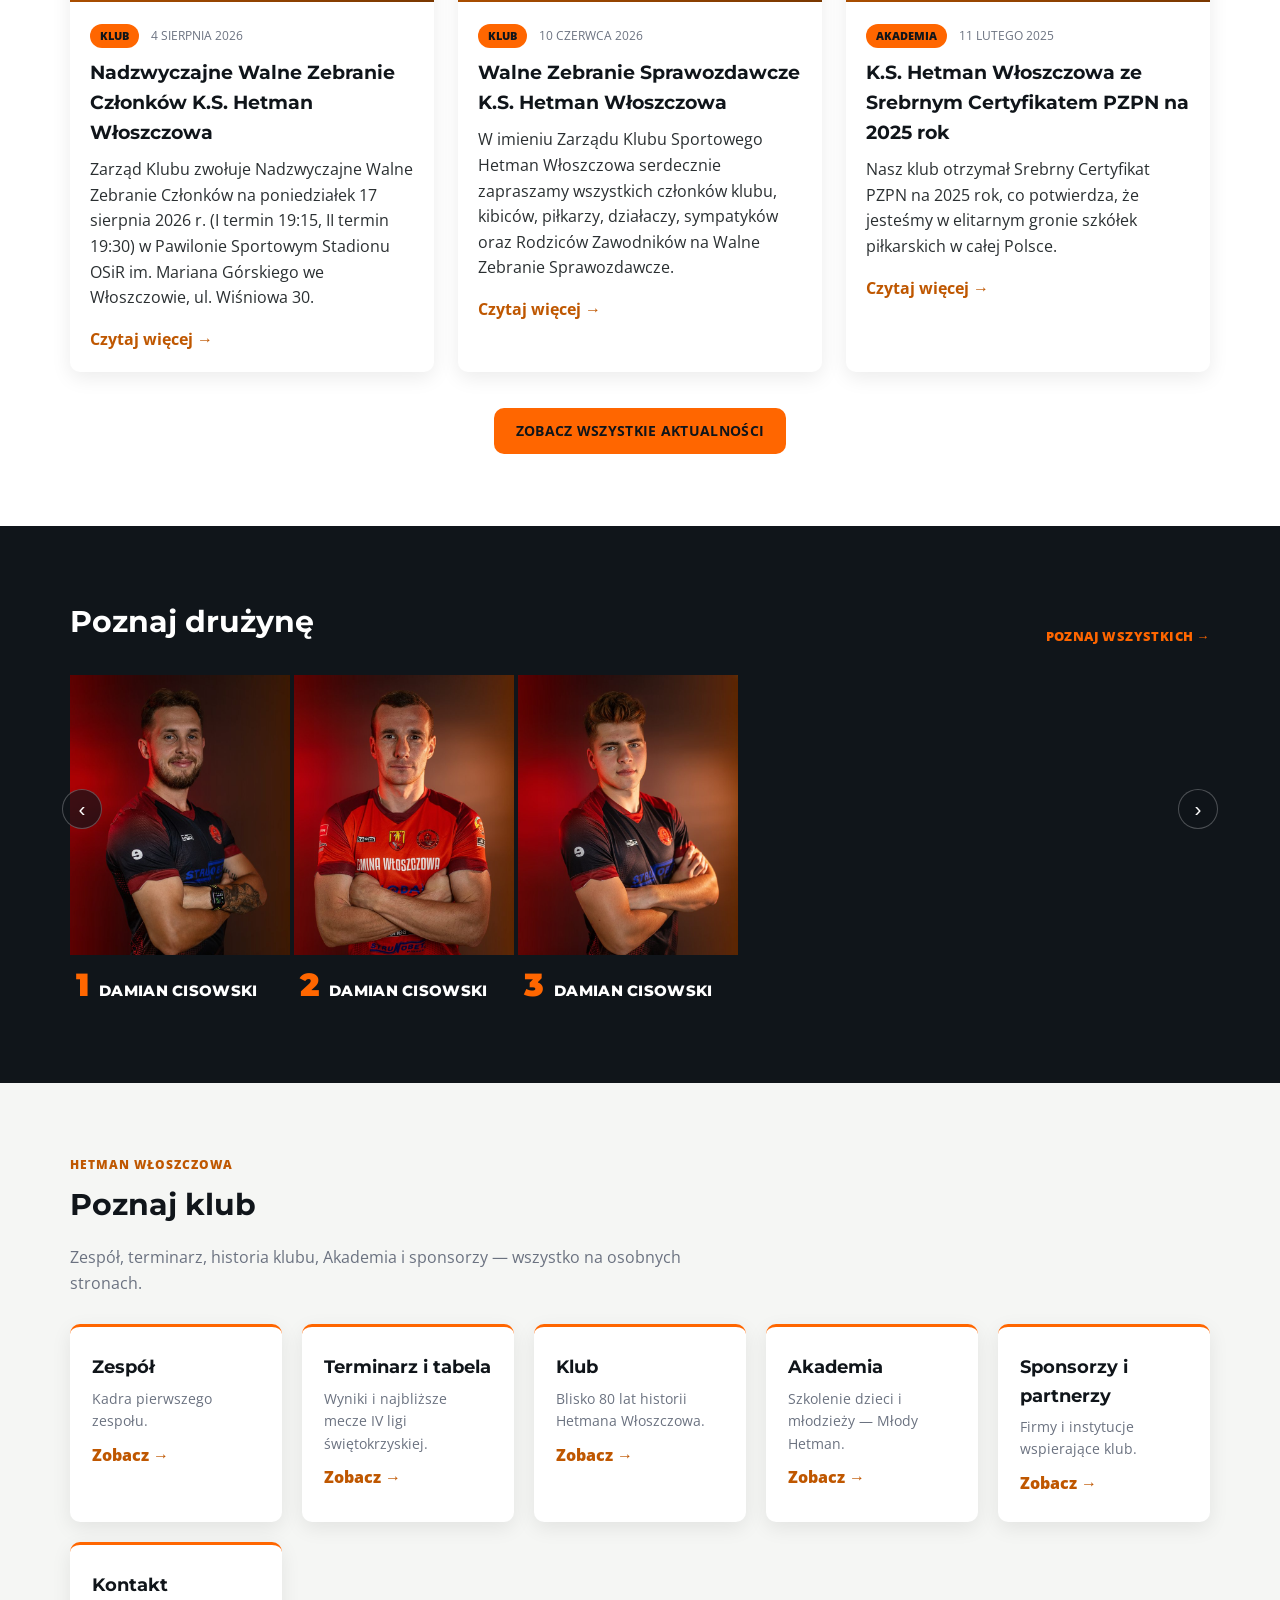
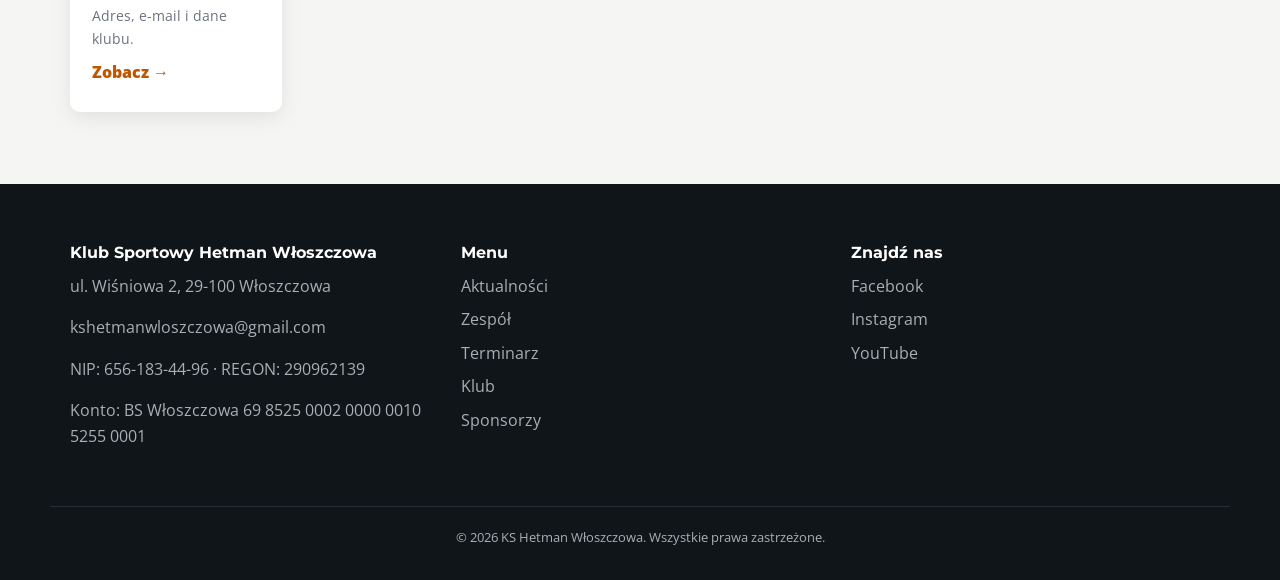
==== commit 6e2e08f6: "Restyle header in the style of widzew.com.pl (orange, no ticket buttons) - Full-bleed solid orange n" ====
--- a/Strona-hetman/index.html
+++ b/Strona-hetman/index.html
@@ -29,15 +29,9 @@
 <!-- ===== HEADER / NAWIGACJA ===== -->
 <header class="site-header">
   <div class="container navbar">
-    <a class="brand" href="index.html">
-      <!-- LOGO KLUBU: wgraj plik jako logo-klubu.png (PNG, przezroczyste tło, min. 400x400px) -->
-      <img class="brand-logo" src="logo-klubu.png" alt="Herb KS Hetman Włoszczowa" onerror="this.src='placeholder-logo.svg'">
-      <span class="brand-text"><strong>Hetman</strong> Włoszczowa</span>
-    </a>
-
-    <button class="nav-toggle" id="navToggle" aria-label="Otwórz menu">☰</button>
-
-    <nav class="main-nav" id="mainNav">
+    <div class="navbar-left">
+      <button class="nav-toggle" id="navToggle" aria-label="Otwórz menu">☰</button>
+      <nav class="main-nav" id="mainNav">
       <a href="aktualnosci.html">Aktualności</a>
       <a href="zespol.html">Zespół</a>
       <a href="terminarz.html">Terminarz</a>
@@ -46,8 +40,15 @@
       <a href="sponsorzy.html">Sponsorzy</a>
       <a href="kontakt.html">Kontakt</a>
     </nav>
-
-    <a class="btn btn-cta" href="sponsorzy.html">Zostań sponsorem</a>
+    </div>
+
+    <a class="brand brand-center" href="index.html">
+      <img class="brand-logo" src="logo-klubu.png" alt="Herb KS Hetman Włoszczowa" onerror="this.src='placeholder-logo.svg'">
+    </a>
+
+    <div class="navbar-right">
+      <a class="btn btn-cta" href="sponsorzy.html">Zostań sponsorem</a>
+    </div>
   </div>
 </header>
 
--- a/Strona-hetman/style.css
+++ b/Strona-hetman/style.css
@@ -74,70 +74,82 @@
 }
 .topbar-contact span { margin-left: 16px; }
 
-/* ===== NAVBAR ===== */
-.site-header { position: sticky; top: 0; z-index: 50; }
+/* ===== NAVBAR (pełna pomarańczowa belka, herb na środku — układ jak widzew.com.pl) ===== */
+.site-header {
+  position: sticky;
+  top: 0;
+  z-index: 50;
+  background: var(--color-primary);
+  box-shadow: 0 2px 24px rgba(0,0,0,0.35);
+}
 .navbar {
-  display: flex;
-  align-items: center;
-  justify-content: space-between;
+  position: relative;
+  display: grid;
+  grid-template-columns: 1fr auto 1fr;
+  align-items: center;
   gap: 16px;
-  padding: 14px 20px;
-  background: var(--color-dark);
-  box-shadow: 0 2px 24px rgba(0,0,0,0.35);
-}
+  padding: 10px 20px;
+}
+.navbar-left {
+  display: flex;
+  align-items: center;
+  gap: 14px;
+  justify-self: start;
+  min-width: 0;
+}
+.navbar-right { justify-self: end; }
+
 .brand {
   display: flex;
   align-items: center;
+}
+.brand-center { justify-self: center; }
+.brand-logo {
+  height: 46px;
+  width: 46px;
+  object-fit: contain;
+}
+
+.main-nav {
+  display: flex;
   gap: 12px;
-}
-.brand-logo {
-  height: 48px;
-  width: 48px;
-  object-fit: contain;
-}
-.brand-text {
-  font-family: var(--font-heading);
-  font-size: 1.1rem;
-  color: var(--color-white);
+  flex-wrap: wrap;
+}
+.main-nav a {
+  color: var(--color-white);
+  opacity: 0.9;
+  font-weight: 700;
+  font-size: 0.72rem;
+  text-transform: uppercase;
+  letter-spacing: 0.1px;
   white-space: nowrap;
 }
-.brand-text strong { color: var(--color-accent); }
-
-.main-nav {
-  display: flex;
-  gap: 22px;
-  flex: 1;
-  justify-content: center;
-}
-.main-nav a {
-  color: var(--color-white);
-  opacity: 0.85;
-  font-weight: 700;
-  font-size: 0.85rem;
-  text-transform: uppercase;
-  letter-spacing: 0.3px;
-}
-.main-nav a:hover { color: var(--color-accent); opacity: 1; }
-.main-nav a.active { color: var(--color-accent); opacity: 1; }
+.main-nav a:hover { color: var(--color-cream); opacity: 1; }
+.main-nav a.active { color: var(--color-cream); opacity: 1; }
 
 .nav-toggle {
-  display: none;
+  display: inline-flex;
   background: none;
   border: none;
   color: var(--color-white);
-  font-size: 1.6rem;
+  font-size: 1.5rem;
+  line-height: 1;
   cursor: pointer;
+  flex-shrink: 0;
 }
 
 .btn-cta {
-  background: var(--color-primary);
-  color: var(--color-white);
+  background: var(--color-cream);
+  color: var(--color-primary-dark);
   padding: 10px 18px;
   border-radius: var(--radius);
-  font-weight: 700;
-  font-size: 0.85rem;
+  font-weight: 800;
+  font-size: 0.8rem;
+  text-transform: uppercase;
+  letter-spacing: 0.3px;
   white-space: nowrap;
 }
+.btn-cta:hover { background: var(--color-white); }
 
 /* ===== HERO: pełnoekranowe zdjęcie, tekst dosunięty do dołu (styl dużych klubów) ===== */
 .hero {
@@ -389,31 +401,53 @@
 .news-date { color: var(--color-muted); font-size: 0.78rem; text-transform: uppercase; margin-left: 8px; }
 .news-link { font-weight: 700; }
 
-/* ===== ZESPÓŁ ===== */
+/* ===== ZESPÓŁ (pełna strona kadry, styl jak "Poznaj drużynę") ===== */
 .squad-grid {
   display: grid;
-  grid-template-columns: repeat(auto-fit, minmax(160px, 1fr));
-  gap: 20px;
+  grid-template-columns: repeat(auto-fill, minmax(230px, 1fr));
+  gap: 4px;
 }
 .player-card {
-  text-align: center;
-  background: var(--color-dark-2);
-  border-radius: var(--radius);
-  padding: 16px;
+  display: block;
+  background: transparent;
+  padding: 0;
   transition: transform 0.25s ease;
 }
-.player-card:hover { transform: translateY(-6px); }
+.player-card:hover { transform: translateY(-4px); }
 .player-photo {
-  height: 160px;
+  height: 300px;
   width: 100%;
-  border-radius: 8px;
+  border-radius: 0;
   background: linear-gradient(135deg, #3a4550, #1f272e);
-  margin-bottom: 10px;
+  margin-bottom: 0;
   object-fit: cover;
   object-position: top center;
   display: block;
-}
-.player-card h4 { margin: 4px 0 0; font-size: 0.95rem; color: var(--color-white); }
+  transition: transform 0.3s ease;
+}
+.player-card:hover .player-photo { transform: scale(1.03); }
+.player-card-info {
+  display: flex;
+  align-items: baseline;
+  gap: 10px;
+  padding: 14px 6px 4px;
+}
+.player-card-number {
+  font-family: var(--font-heading);
+  font-weight: 900;
+  font-size: 2rem;
+  color: var(--color-accent);
+  line-height: 1;
+}
+.player-card-text { display: flex; flex-direction: column; }
+.player-card h4 {
+  margin: 0;
+  font-size: 0.95rem;
+  font-weight: 800;
+  text-transform: uppercase;
+  letter-spacing: 0.3px;
+  color: var(--color-white);
+}
 .player-card span { color: var(--color-muted-light); font-size: 0.8rem; }
 
 /* ===== POZNAJ DRUŻYNĘ (karuzela zdjęć na stronie głównej) ===== */
@@ -722,7 +756,6 @@
   .history-stats { grid-template-columns: repeat(2, 1fr); }
   .academy-grid .academy-media { order: -1; }
   .stats-grid { grid-template-columns: repeat(2, 1fr); }
-  .nav-toggle { display: block; }
   .main-nav {
     display: none;
     position: absolute;
@@ -733,8 +766,11 @@
     flex-direction: column;
     padding: 16px 20px;
     box-shadow: var(--shadow);
+    z-index: 10;
   }
   .main-nav.open { display: flex; }
   .main-nav a { color: var(--color-dark); opacity: 1; }
-  .navbar { flex-wrap: wrap; }
-}
+  .navbar { grid-template-columns: auto 1fr auto; padding: 10px 16px; }
+  .brand-logo { height: 44px; width: 44px; }
+  .btn-cta { padding: 8px 12px; font-size: 0.72rem; }
+}
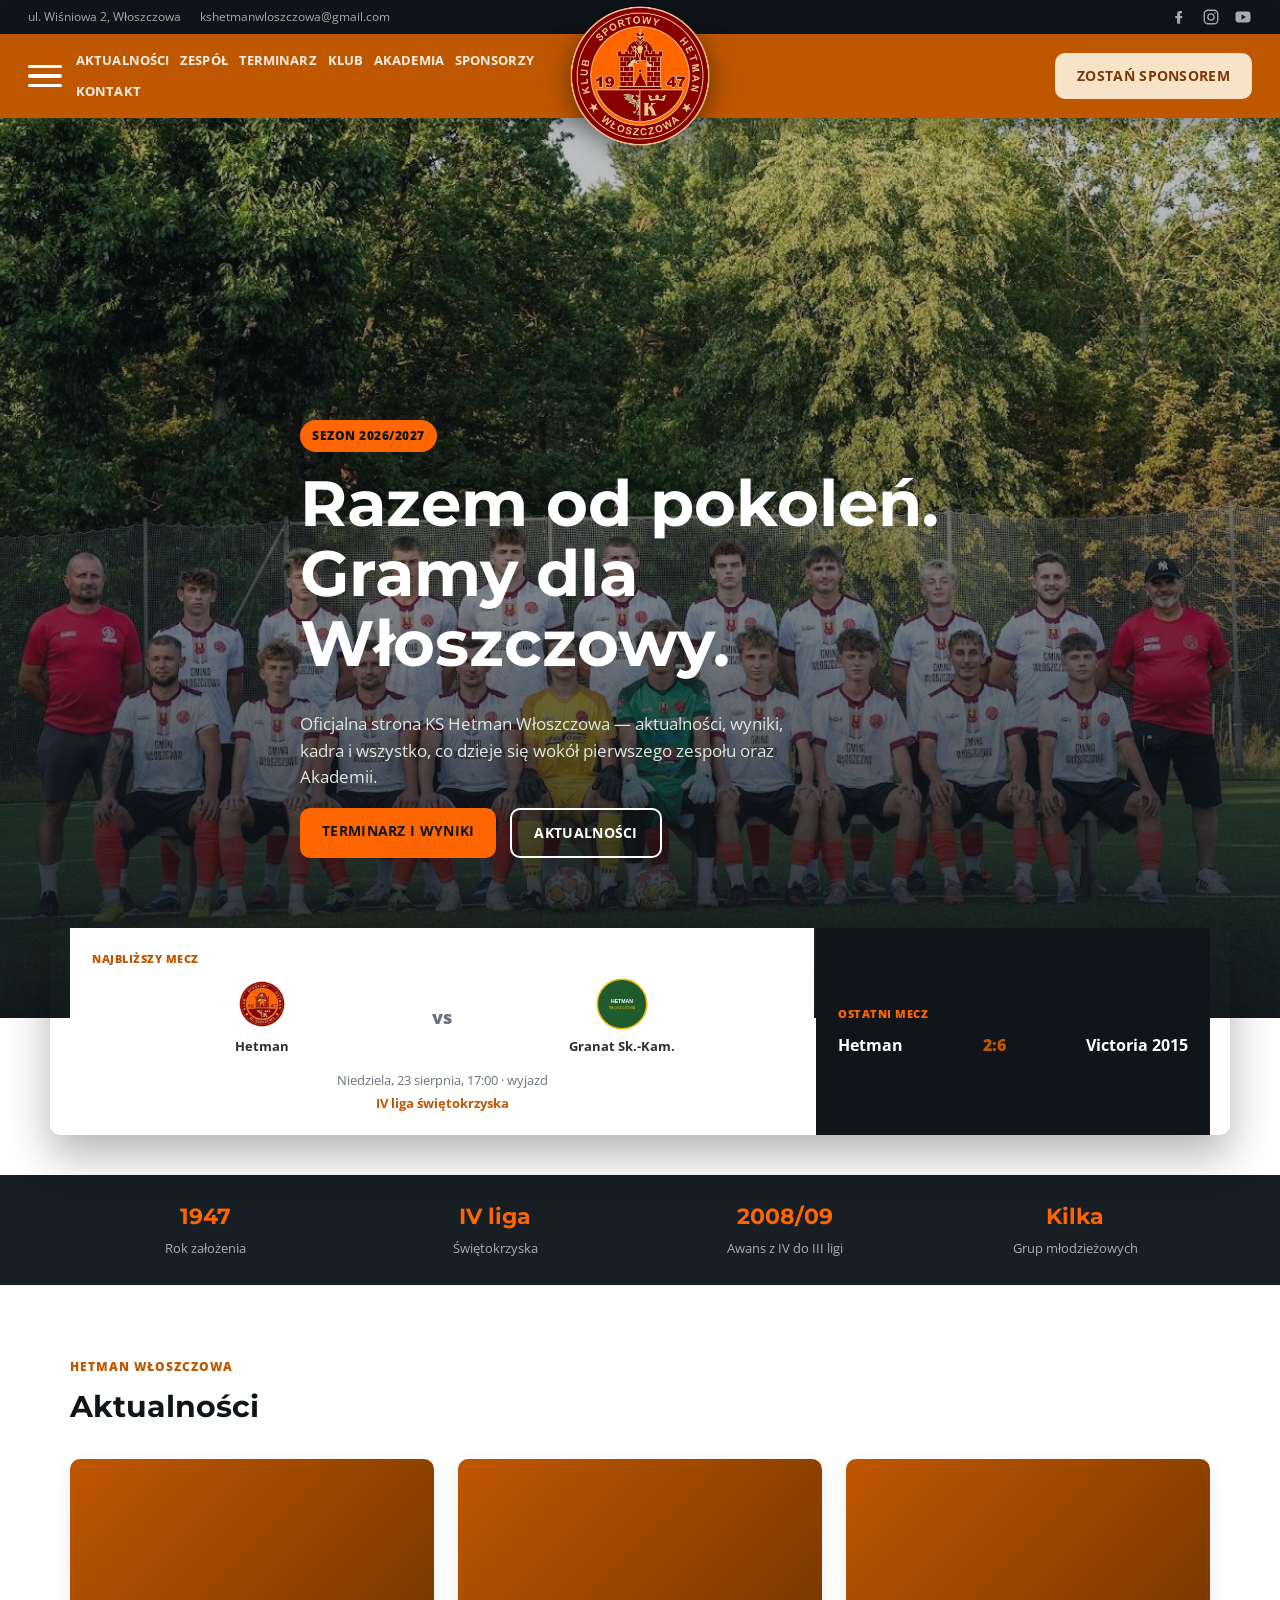
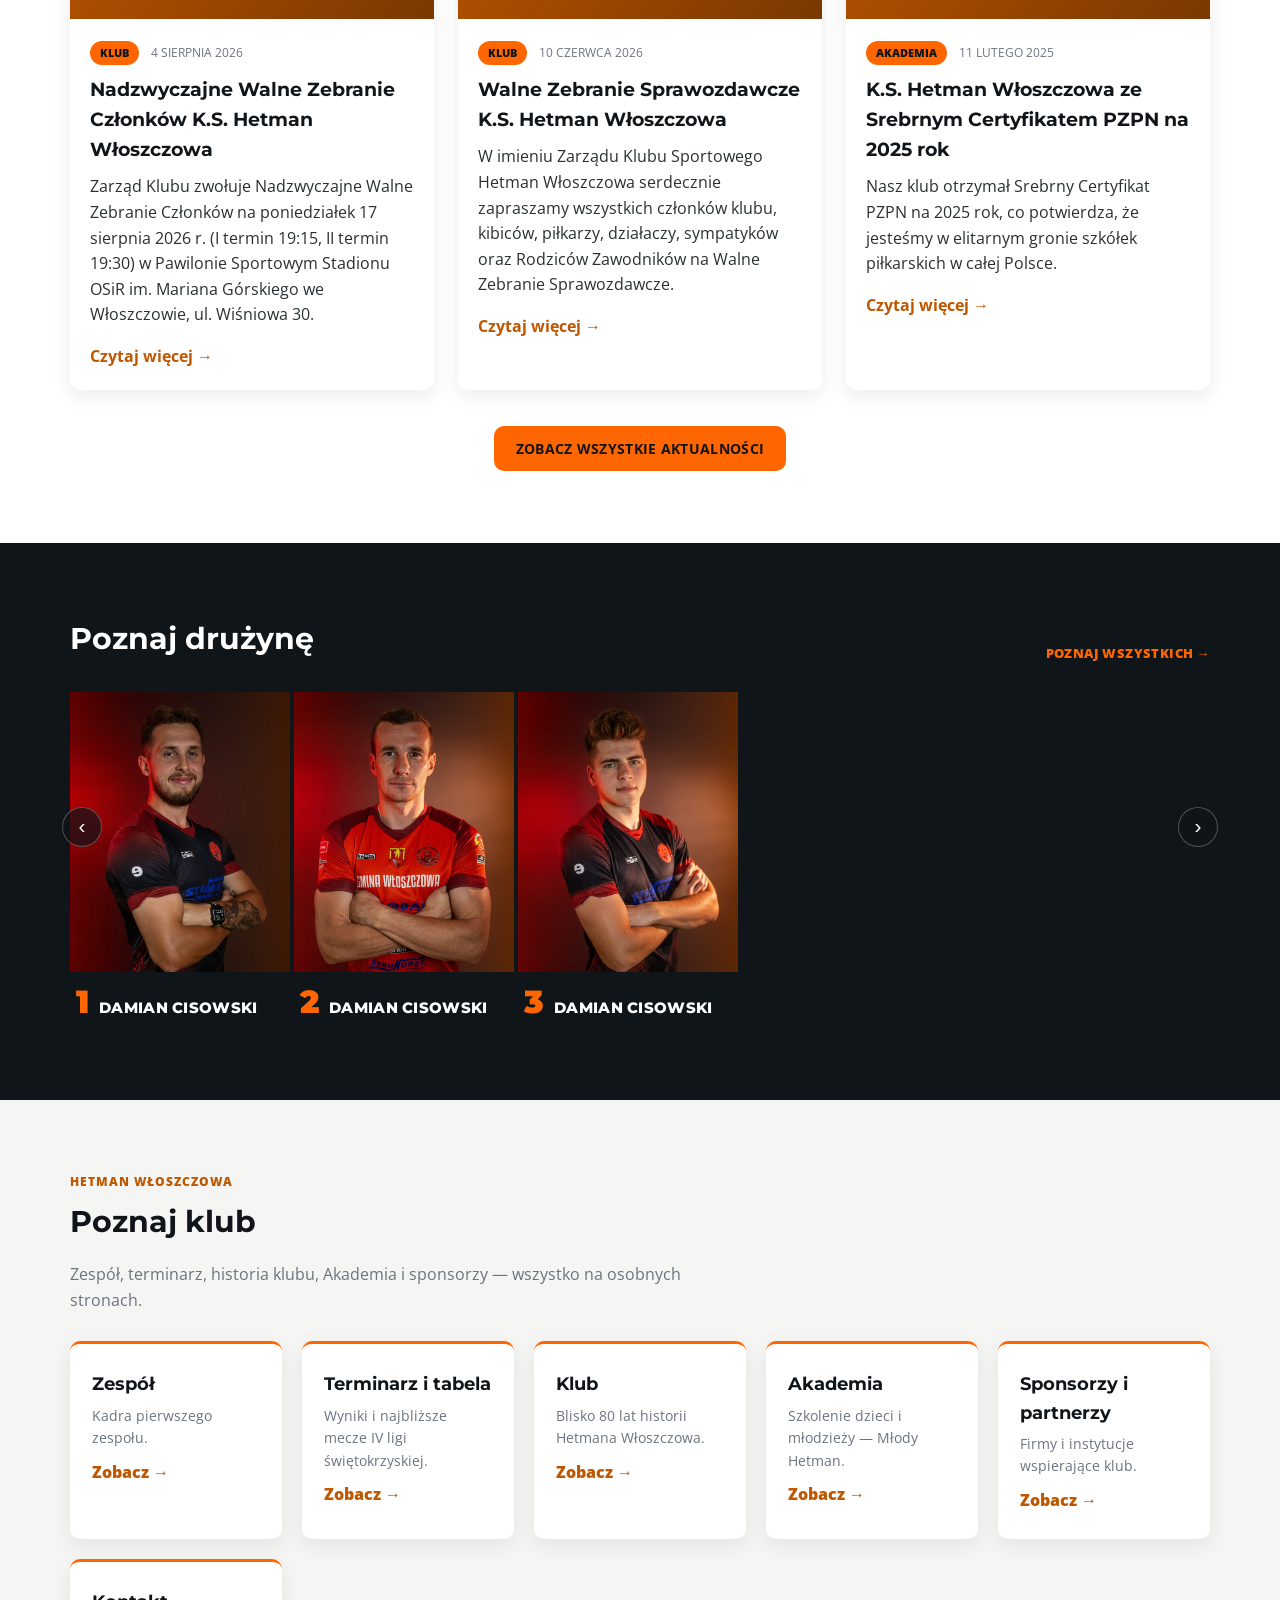
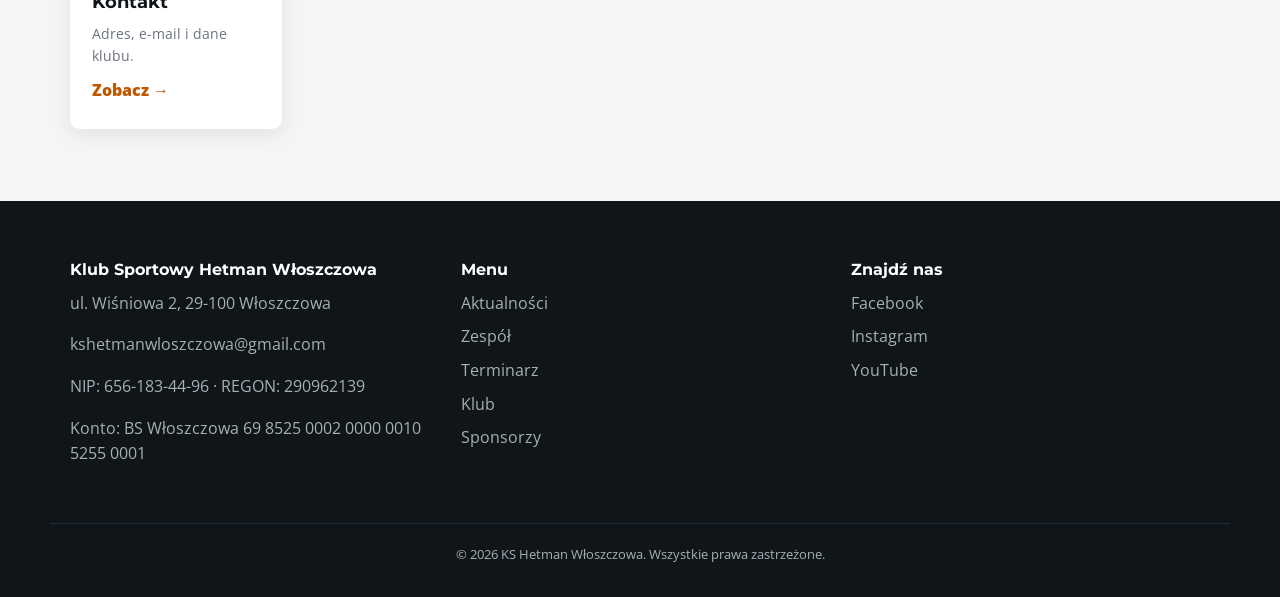
==== commit 248ecc7a: "Make header full-width 1:1 with widzew.com.pl: bigger crest, SM icons - Drop the .container max-widt" ====
--- a/Strona-hetman/index.html
+++ b/Strona-hetman/index.html
@@ -13,24 +13,24 @@
 
 <!-- ===== TOP BAR ===== -->
 <div class="topbar">
-  <div class="container topbar-inner">
-    <div class="topbar-social">
-      <a href="#" aria-label="Facebook">Facebook</a>
-      <a href="#" aria-label="Instagram">Instagram</a>
-      <a href="#" aria-label="YouTube">YouTube</a>
-    </div>
+  <div class="topbar-inner">
     <div class="topbar-contact">
       <span>ul. Wiśniowa 2, Włoszczowa</span>
       <span>kshetmanwloszczowa@gmail.com</span>
     </div>
+    <div class="topbar-social">
+      <a href="#" aria-label="Facebook"><svg viewBox="0 0 24 24" width="18" height="18" fill="currentColor" aria-hidden="true"><path d="M13.5 21v-7.5h2.5l.5-3h-3V8.5c0-.9.3-1.5 1.6-1.5H16V4.2C15.6 4.1 14.6 4 13.5 4c-2.4 0-4 1.5-4 4.2V10.5H7v3h2.5V21h4z"/></svg></a>
+      <a href="#" aria-label="Instagram"><svg viewBox="0 0 24 24" width="18" height="18" fill="none" stroke="currentColor" stroke-width="1.8" aria-hidden="true"><rect x="3" y="3" width="18" height="18" rx="5"/><circle cx="12" cy="12" r="4.2"/><circle cx="17.3" cy="6.7" r="1" fill="currentColor" stroke="none"/></svg></a>
+      <a href="#" aria-label="YouTube"><svg viewBox="0 0 24 24" width="18" height="18" fill="currentColor" aria-hidden="true"><path d="M22 8.2c0-1.8-1.4-3.2-3.2-3.4C16.6 4.5 12 4.5 12 4.5s-4.6 0-6.8.3C3.4 5 2 6.4 2 8.2v7.6c0 1.8 1.4 3.2 3.2 3.4 2.2.3 6.8.3 6.8.3s4.6 0 6.8-.3c1.8-.2 3.2-1.6 3.2-3.4V8.2zM10 15.5v-7l6 3.5-6 3.5z"/></svg></a>
+    </div>
   </div>
 </div>
 
 <!-- ===== HEADER / NAWIGACJA ===== -->
 <header class="site-header">
-  <div class="container navbar">
+  <div class="navbar">
     <div class="navbar-left">
-      <button class="nav-toggle" id="navToggle" aria-label="Otwórz menu">☰</button>
+      <button class="nav-toggle" id="navToggle" aria-label="Otwórz menu"><span></span><span></span><span></span></button>
       <nav class="main-nav" id="mainNav">
       <a href="aktualnosci.html">Aktualności</a>
       <a href="zespol.html">Zespół</a>
--- a/Strona-hetman/style.css
+++ b/Strona-hetman/style.css
@@ -53,7 +53,7 @@
   padding: 0 20px;
 }
 
-/* ===== TOPBAR ===== */
+/* ===== TOPBAR (pełna szerokość, bez ograniczenia przez .container) ===== */
 .topbar {
   background: var(--color-dark);
   color: var(--color-muted-light);
@@ -63,18 +63,20 @@
   display: flex;
   justify-content: space-between;
   align-items: center;
-  padding: 6px 20px;
+  padding: 7px 28px;
   flex-wrap: wrap;
   gap: 8px;
 }
+.topbar-contact span { margin-right: 16px; }
+.topbar-social { display: flex; align-items: center; gap: 14px; }
 .topbar-social a {
   color: var(--color-muted-light);
-  margin-right: 14px;
-  font-weight: 600;
-}
-.topbar-contact span { margin-left: 16px; }
-
-/* ===== NAVBAR (pełna pomarańczowa belka, herb na środku — układ jak widzew.com.pl) ===== */
+  display: inline-flex;
+  align-items: center;
+}
+.topbar-social a:hover { color: var(--color-accent); }
+
+/* ===== NAVBAR (pełna pomarańczowa belka na całą szerokość, herb na środku — jak widzew.com.pl) ===== */
 .site-header {
   position: sticky;
   top: 0;
@@ -84,42 +86,54 @@
 }
 .navbar {
   position: relative;
-  display: grid;
-  grid-template-columns: 1fr auto 1fr;
-  align-items: center;
-  gap: 16px;
-  padding: 10px 20px;
+  display: flex;
+  align-items: center;
+  justify-content: space-between;
+  gap: 20px;
+  padding: 16px 28px;
+  overflow: visible;
 }
 .navbar-left {
   display: flex;
   align-items: center;
   gap: 14px;
-  justify-self: start;
   min-width: 0;
-}
-.navbar-right { justify-self: end; }
-
+  /* nie może wchodzić pod herb na środku belki */
+  max-width: calc(50% - 95px);
+}
+.navbar-right { flex-shrink: 0; }
+
+/* Herb "wybija się" ponad belkę — pływa na środku, niezależnie od układu
+   menu/przycisku, więc nie zabiera im miejsca (jak na widzew.com.pl) */
+.brand-center {
+  position: absolute;
+  left: 50%;
+  top: 50%;
+  transform: translate(-50%, -50%);
+  z-index: 5;
+}
 .brand {
   display: flex;
   align-items: center;
 }
-.brand-center { justify-self: center; }
 .brand-logo {
-  height: 46px;
-  width: 46px;
+  height: 160px;
+  width: 160px;
   object-fit: contain;
+  filter: drop-shadow(0 6px 14px rgba(0,0,0,0.45));
 }
 
 .main-nav {
   display: flex;
-  gap: 12px;
+  gap: 11px;
   flex-wrap: wrap;
+  min-width: 0;
 }
 .main-nav a {
   color: var(--color-white);
   opacity: 0.9;
   font-weight: 700;
-  font-size: 0.72rem;
+  font-size: 0.8rem;
   text-transform: uppercase;
   letter-spacing: 0.1px;
   white-space: nowrap;
@@ -127,24 +141,35 @@
 .main-nav a:hover { color: var(--color-cream); opacity: 1; }
 .main-nav a.active { color: var(--color-cream); opacity: 1; }
 
+/* Duża, gruba ikonka hamburgera (3 belki), jak u widzew.com.pl */
 .nav-toggle {
   display: inline-flex;
+  flex-direction: column;
+  justify-content: center;
+  gap: 6px;
+  width: 34px;
+  height: 26px;
   background: none;
   border: none;
-  color: var(--color-white);
-  font-size: 1.5rem;
-  line-height: 1;
+  padding: 0;
   cursor: pointer;
   flex-shrink: 0;
+}
+.nav-toggle span {
+  display: block;
+  width: 100%;
+  height: 3.5px;
+  background: var(--color-white);
+  border-radius: 2px;
 }
 
 .btn-cta {
   background: var(--color-cream);
   color: var(--color-primary-dark);
-  padding: 10px 18px;
+  padding: 14px 24px;
   border-radius: var(--radius);
   font-weight: 800;
-  font-size: 0.8rem;
+  font-size: 0.9rem;
   text-transform: uppercase;
   letter-spacing: 0.3px;
   white-space: nowrap;
@@ -770,7 +795,8 @@
   }
   .main-nav.open { display: flex; }
   .main-nav a { color: var(--color-dark); opacity: 1; }
-  .navbar { grid-template-columns: auto 1fr auto; padding: 10px 16px; }
-  .brand-logo { height: 44px; width: 44px; }
-  .btn-cta { padding: 8px 12px; font-size: 0.72rem; }
-}
+  .navbar { padding: 10px 16px; }
+  .brand-logo { height: 64px; width: 64px; }
+  .btn-cta { padding: 7px 10px; font-size: 0.62rem; letter-spacing: 0; }
+  .navbar-right { max-width: calc(50% - 40px); }
+}
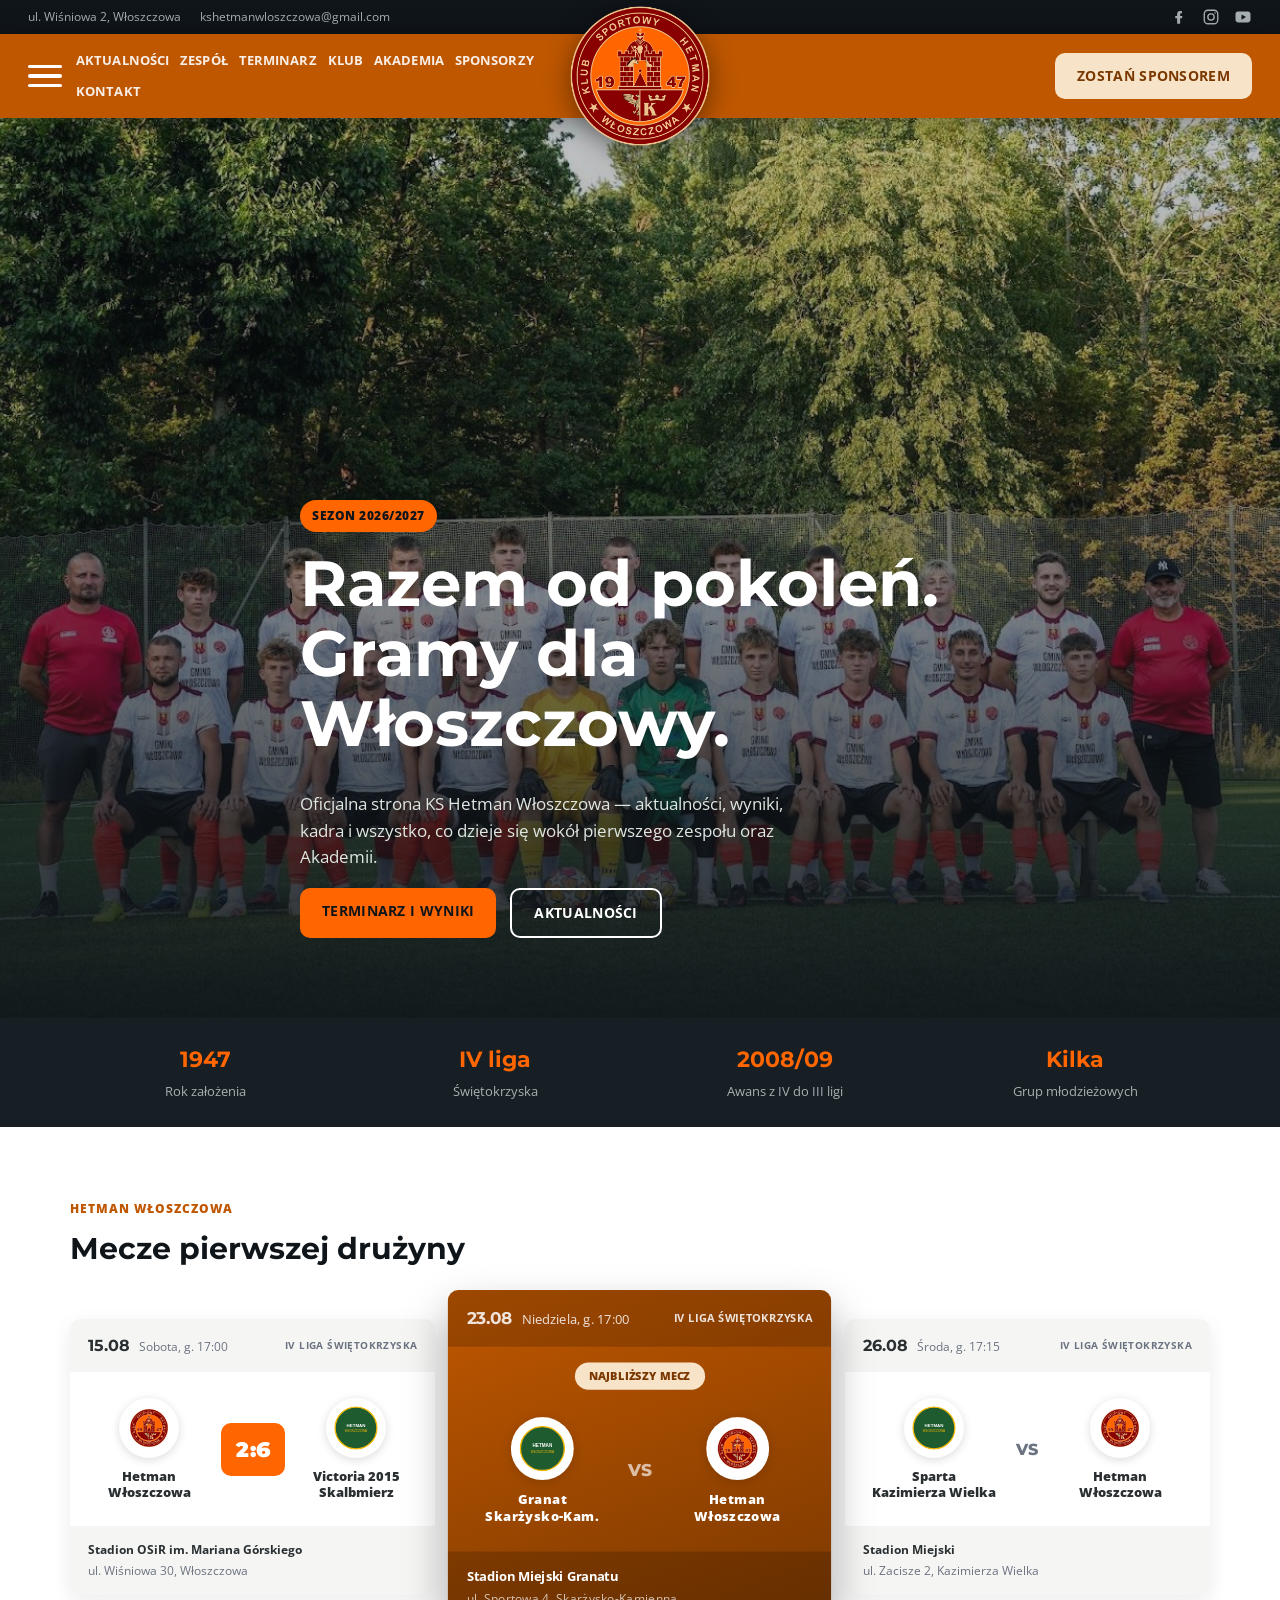
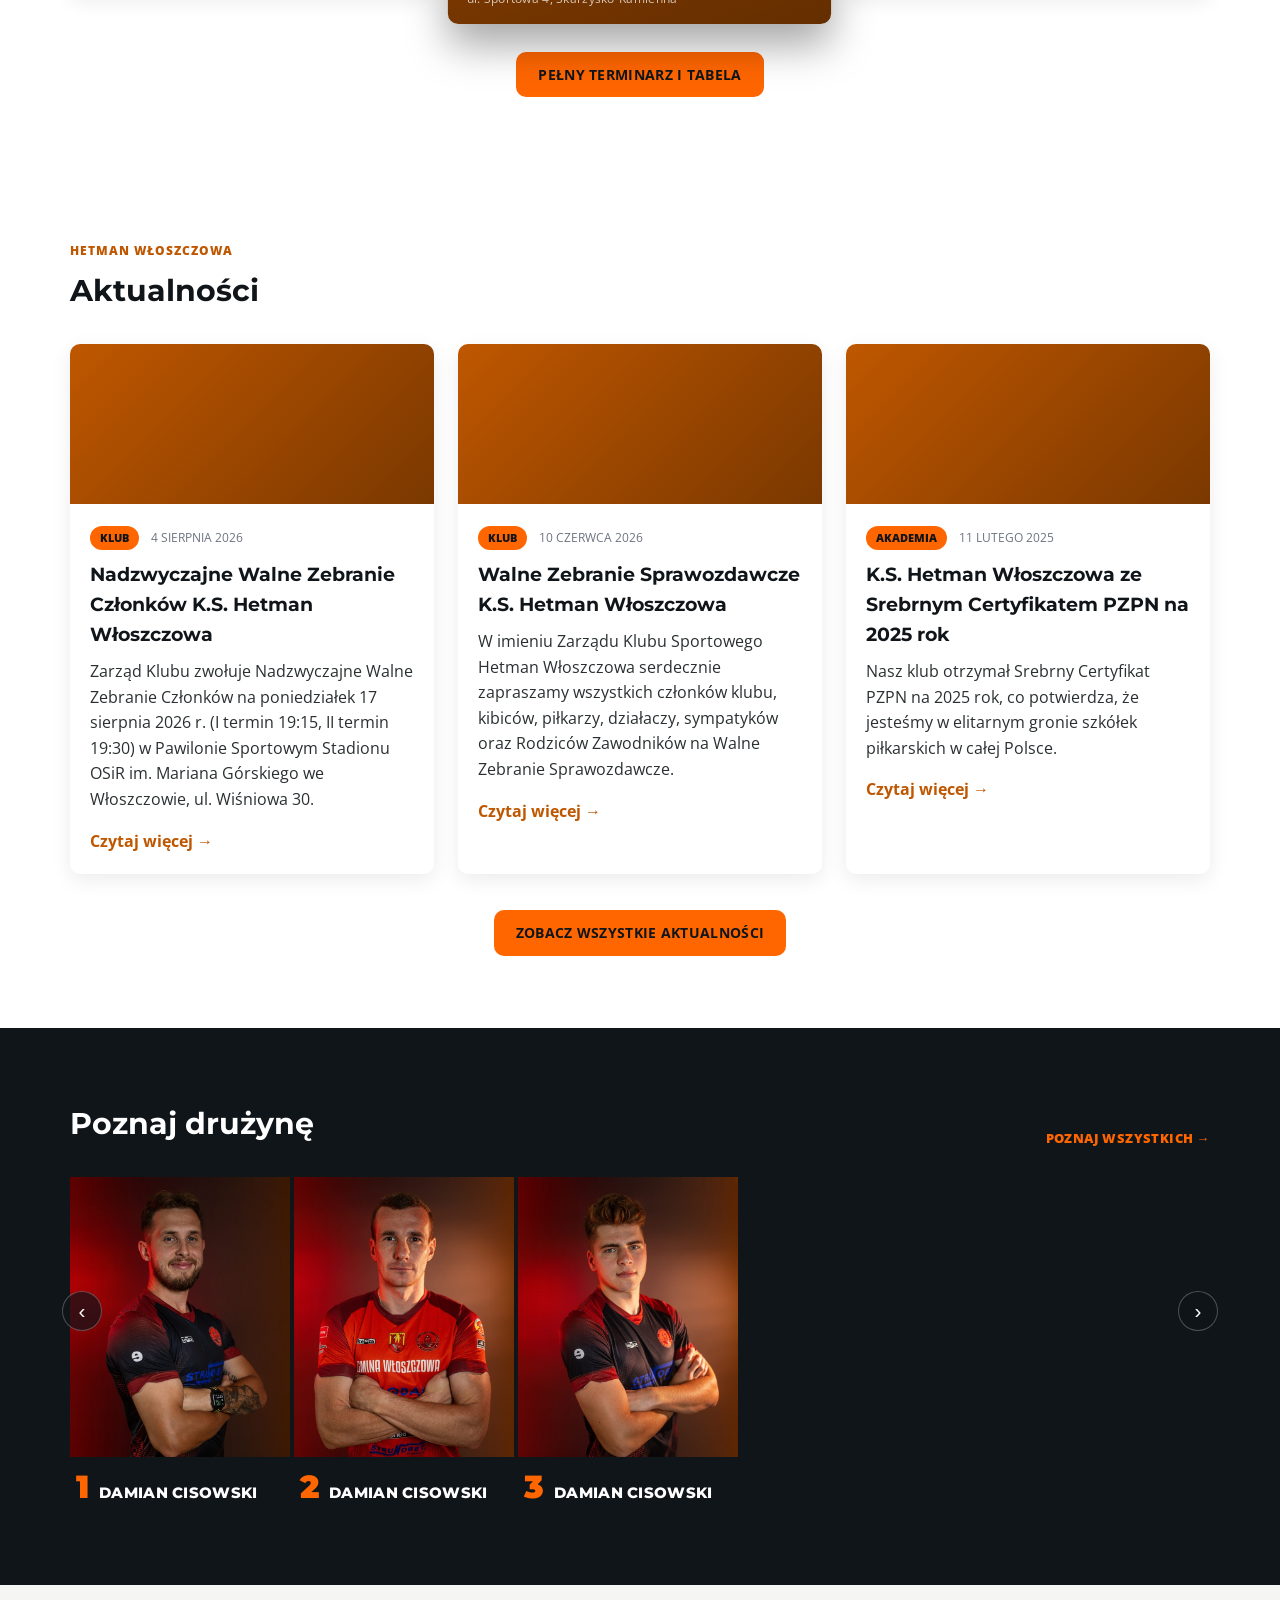
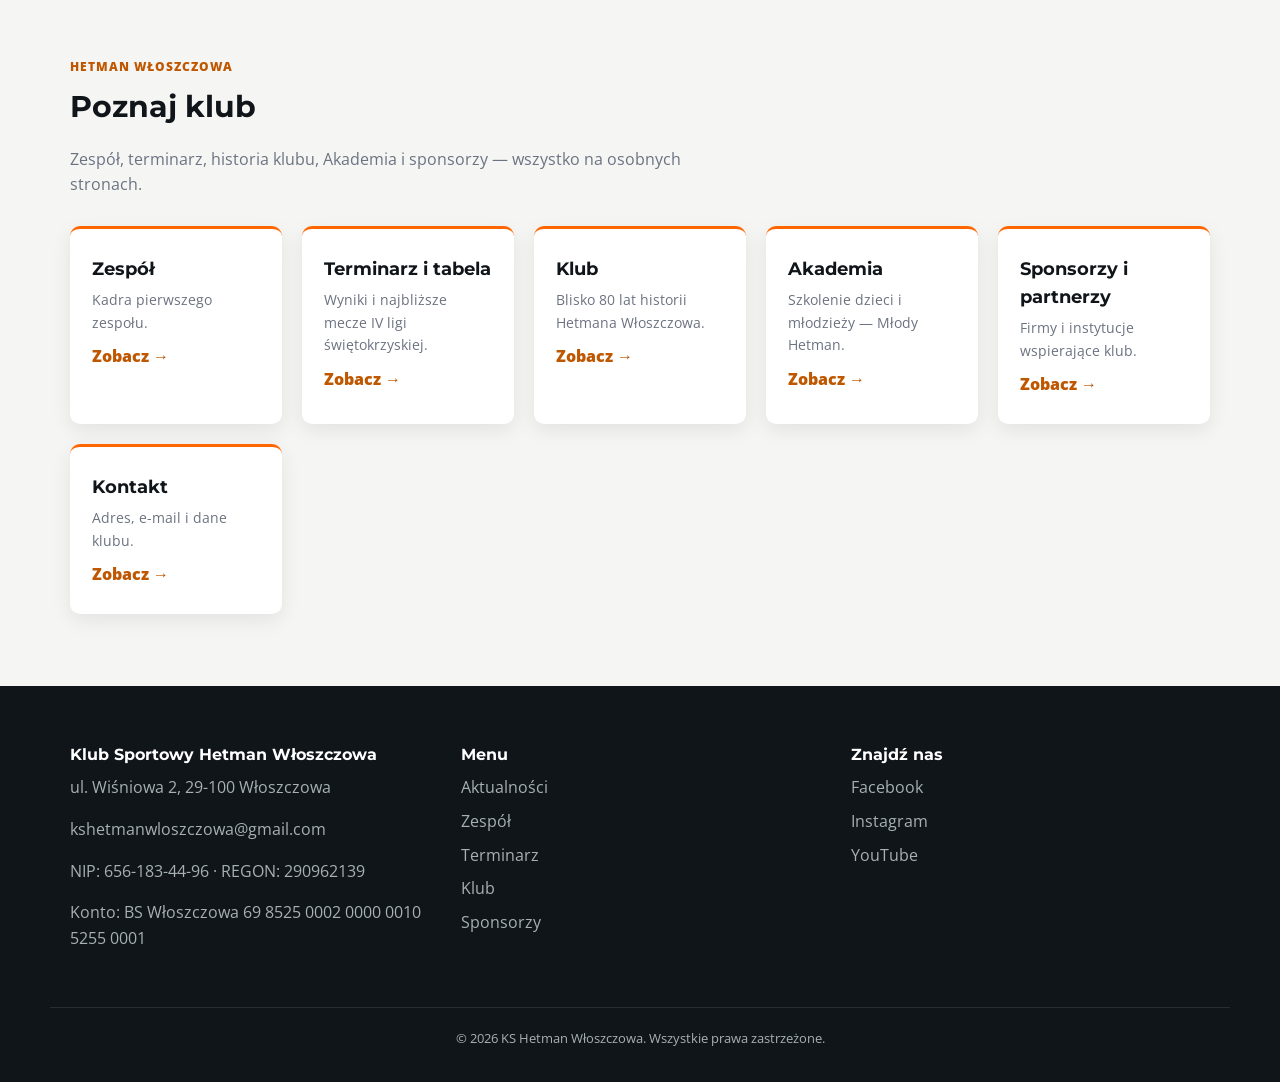
==== commit 84e70752: "Move the match-spotlight cards to the homepage, remove the old match-bar Homepage now: hero -> stats" ====
--- a/Strona-hetman/index.html
+++ b/Strona-hetman/index.html
@@ -69,37 +69,6 @@
   </div>
 </section>
 
-<!-- ===== PASEK MECZOWY — "pływająca" belka na dole zdjęcia, styl dużych klubów ===== -->
-<section class="match-bar">
-  <div class="container match-bar-inner">
-    <div class="match-card match-card-inline">
-      <span class="match-card-label">Najbliższy mecz</span>
-      <div class="match-teams">
-        <div class="team">
-          <img src="logo-klubu.png" alt="Hetman Włoszczowa" onerror="this.src='placeholder-logo.svg'">
-          <span>Hetman</span>
-        </div>
-        <div class="match-score">vs</div>
-        <div class="team">
-          <img src="placeholder-logo.svg" alt="Granat Skarżysko-Kamienna">
-          <span>Granat Sk.-Kam.</span>
-        </div>
-      </div>
-      <p class="match-meta">Niedziela, 23 sierpnia, 17:00 &middot; wyjazd</p>
-      <p class="match-meta match-meta-league">IV liga świętokrzyska</p>
-    </div>
-
-    <div class="last-match-strip last-match-strip-inline">
-      <span class="match-card-label">Ostatni mecz</span>
-      <div class="last-match-row">
-        <span>Hetman</span>
-        <strong class="score-loss">2:6</strong>
-        <span>Victoria 2015</span>
-      </div>
-    </div>
-  </div>
-</section>
-
 <!-- ===== OSIĄGNIĘCIA / HISTORIA W PIGUŁCE ===== -->
 <section class="stats-strip">
   <div class="container stats-grid">
@@ -107,6 +76,91 @@
     <div class="stat"><strong>IV liga</strong><span>Świętokrzyska</span></div>
     <div class="stat"><strong>2008/09</strong><span>Awans z IV do III ligi</span></div>
     <div class="stat"><strong>Kilka</strong><span>Grup młodzieżowych</span></div>
+  </div>
+</section>
+
+<!-- ===== MECZE PIERWSZEJ DRUŻYNY — poprzedni / najbliższy / kolejny (styl dużych klubów) ===== -->
+<!--
+  Ta sama karuzela co na stronie Terminarz — synchronizuj dane w obu miejscach.
+  Adresy stadionów rywali są orientacyjne, podmień gdy będą znane.
+-->
+<section class="section fixture-spotlight-section">
+  <div class="container">
+    <p class="eyebrow-dark">Hetman Włoszczowa</p>
+    <h2 class="section-title">Mecze pierwszej drużyny</h2>
+
+    <div class="fixture-spotlight">
+      <article class="fixture-card fixture-card-played">
+        <div class="fixture-card-top">
+          <span class="fixture-date"><strong>15.08</strong> Sobota, g. 17:00</span>
+          <span class="fixture-competition">IV liga świętokrzyska</span>
+        </div>
+        <div class="fixture-teams">
+          <div class="fixture-team">
+            <img src="logo-klubu.png" alt="Hetman Włoszczowa" onerror="this.src='placeholder-logo.svg'">
+            <span>Hetman<br>Włoszczowa</span>
+          </div>
+          <div class="fixture-score">2:6</div>
+          <div class="fixture-team">
+            <img src="placeholder-logo.svg" alt="Victoria 2015 Skalbmierz">
+            <span>Victoria 2015<br>Skalbmierz</span>
+          </div>
+        </div>
+        <div class="fixture-venue">
+          <span class="fixture-venue-name">Stadion OSiR im. Mariana Górskiego</span>
+          <span class="fixture-venue-address">ul. Wiśniowa 30, Włoszczowa</span>
+        </div>
+      </article>
+
+      <article class="fixture-card fixture-card-next">
+        <div class="fixture-card-top">
+          <span class="fixture-date"><strong>23.08</strong> Niedziela, g. 17:00</span>
+          <span class="fixture-competition">IV liga świętokrzyska</span>
+        </div>
+        <div class="fixture-next-label-wrap"><span class="fixture-next-label">Najbliższy mecz</span></div>
+        <div class="fixture-teams">
+          <div class="fixture-team">
+            <img src="placeholder-logo.svg" alt="Granat Skarżysko-Kamienna">
+            <span>Granat<br>Skarżysko-Kam.</span>
+          </div>
+          <div class="fixture-vs">VS</div>
+          <div class="fixture-team">
+            <img src="logo-klubu.png" alt="Hetman Włoszczowa" onerror="this.src='placeholder-logo.svg'">
+            <span>Hetman<br>Włoszczowa</span>
+          </div>
+        </div>
+        <div class="fixture-venue">
+          <span class="fixture-venue-name">Stadion Miejski Granatu</span>
+          <span class="fixture-venue-address">ul. Sportowa 4, Skarżysko-Kamienna</span>
+        </div>
+      </article>
+
+      <article class="fixture-card">
+        <div class="fixture-card-top">
+          <span class="fixture-date"><strong>26.08</strong> Środa, g. 17:15</span>
+          <span class="fixture-competition">IV liga świętokrzyska</span>
+        </div>
+        <div class="fixture-teams">
+          <div class="fixture-team">
+            <img src="placeholder-logo.svg" alt="Sparta Kazimierza Wielka">
+            <span>Sparta<br>Kazimierza Wielka</span>
+          </div>
+          <div class="fixture-vs">VS</div>
+          <div class="fixture-team">
+            <img src="logo-klubu.png" alt="Hetman Włoszczowa" onerror="this.src='placeholder-logo.svg'">
+            <span>Hetman<br>Włoszczowa</span>
+          </div>
+        </div>
+        <div class="fixture-venue">
+          <span class="fixture-venue-name">Stadion Miejski</span>
+          <span class="fixture-venue-address">ul. Zacisze 2, Kazimierza Wielka</span>
+        </div>
+      </article>
+    </div>
+
+    <div class="section-more">
+      <a class="btn btn-primary" href="terminarz.html">Pełny terminarz i tabela</a>
+    </div>
   </div>
 </section>
 
--- a/Strona-hetman/style.css
+++ b/Strona-hetman/style.css
@@ -185,7 +185,7 @@
   min-height: 100vh;
   display: flex;
   align-items: flex-end;
-  padding: 40px 20px 160px;
+  padding: 40px 20px 80px;
 }
 .hero-content { max-width: 720px; }
 .hero-feature-badge {
@@ -220,66 +220,6 @@
 .btn-primary { background: var(--color-accent); color: var(--color-dark); }
 .btn-outline { border: 2px solid var(--color-white); color: var(--color-white); }
 
-/* ===== PASEK MECZOWY: "pływająca" belka najeżdżająca na dół zdjęcia hero ===== */
-.match-bar {
-  position: relative;
-  z-index: 5;
-  margin: -90px 0 40px;
-}
-.match-bar-inner {
-  display: flex;
-  flex-wrap: wrap;
-  gap: 2px;
-  border-radius: var(--radius);
-  overflow: hidden;
-  box-shadow: 0 20px 45px rgba(0,0,0,0.3);
-}
-.match-card {
-  background: var(--color-white);
-  color: var(--color-text);
-  padding: 22px;
-}
-.match-card-inline { flex: 2; min-width: 300px; }
-.match-card-label {
-  display: block;
-  text-transform: uppercase;
-  font-size: 0.7rem;
-  font-weight: 800;
-  color: var(--color-primary);
-  letter-spacing: 0.5px;
-  margin-bottom: 10px;
-}
-.match-teams {
-  display: flex;
-  align-items: center;
-  justify-content: space-between;
-  margin: 6px 0 14px;
-}
-.team { display: flex; flex-direction: column; align-items: center; gap: 6px; flex: 1; }
-.team img { width: 52px; height: 52px; object-fit: contain; }
-.team span { font-weight: 700; font-size: 0.8rem; text-align: center; }
-.match-score { font-weight: 800; font-size: 1.1rem; color: var(--color-muted); }
-.match-meta { text-align: center; font-size: 0.8rem; color: var(--color-muted); margin: 0; }
-.match-meta-league { font-weight: 700; color: var(--color-primary); margin-top: 2px; }
-
-.last-match-strip {
-  background: var(--color-dark);
-  padding: 22px;
-}
-.last-match-strip-inline { flex: 1; min-width: 220px; display: flex; flex-direction: column; justify-content: center; }
-.last-match-strip .match-card-label { color: var(--color-accent); }
-.last-match-row {
-  display: flex;
-  align-items: center;
-  justify-content: space-between;
-  font-weight: 700;
-  color: var(--color-white);
-}
-
-@media (max-width: 700px) {
-  .hero { padding-bottom: 210px; }
-  .match-bar-inner { border-radius: var(--radius); }
-}
 
 /* ===== BANER PODSTRONY (nagłówek na osobnych stronach, np. Aktualności, Zespół) ===== */
 .page-hero {
@@ -553,6 +493,138 @@
   .team-carousel-card { flex: 0 0 160px; }
   .team-carousel-photo { height: 200px; }
   .carousel-arrow { display: none; }
+}
+
+/* ===== MECZE PIERWSZEJ DRUŻYNY (spotlight: poprzedni / najbliższy / kolejny) ===== */
+.fixture-spotlight {
+  display: grid;
+  grid-template-columns: repeat(3, 1fr);
+  gap: 22px;
+  align-items: center;
+  margin-top: 24px;
+}
+.fixture-card {
+  background: var(--color-white);
+  border-radius: var(--radius);
+  overflow: hidden;
+  box-shadow: var(--shadow);
+  display: flex;
+  flex-direction: column;
+}
+.fixture-card-top {
+  display: flex;
+  justify-content: space-between;
+  align-items: center;
+  gap: 10px;
+  padding: 14px 18px;
+  background: var(--color-bg-alt);
+}
+.fixture-date { font-size: 0.78rem; color: var(--color-muted); }
+.fixture-date strong {
+  font-family: var(--font-heading);
+  font-size: 1rem;
+  color: var(--color-text);
+  margin-right: 6px;
+}
+.fixture-competition {
+  text-transform: uppercase;
+  font-weight: 700;
+  color: var(--color-muted);
+  font-size: 0.65rem;
+  letter-spacing: 0.4px;
+  white-space: nowrap;
+}
+
+.fixture-teams {
+  display: flex;
+  align-items: center;
+  justify-content: space-between;
+  gap: 10px;
+  padding: 26px 18px;
+  flex: 1;
+}
+.fixture-team {
+  display: flex;
+  flex-direction: column;
+  align-items: center;
+  gap: 10px;
+  flex: 1;
+  text-align: center;
+  min-width: 0;
+}
+.fixture-team img {
+  width: 60px;
+  height: 60px;
+  object-fit: contain;
+  background: var(--color-white);
+  border-radius: 50%;
+  padding: 8px;
+  box-shadow: 0 2px 10px rgba(0,0,0,0.14);
+}
+.fixture-team span {
+  font-weight: 800;
+  font-size: 0.8rem;
+  line-height: 1.25;
+  color: var(--color-text);
+}
+.fixture-vs { font-family: var(--font-heading); font-weight: 800; font-size: 1rem; color: var(--color-muted); }
+.fixture-score {
+  background: var(--color-accent);
+  color: var(--color-white);
+  font-family: var(--font-heading);
+  font-weight: 900;
+  font-size: 1.3rem;
+  padding: 10px 14px;
+  border-radius: 10px;
+  min-width: 58px;
+  text-align: center;
+  font-variant-numeric: tabular-nums;
+}
+
+.fixture-venue {
+  display: flex;
+  flex-direction: column;
+  gap: 2px;
+  padding: 14px 18px;
+  background: var(--color-bg-alt);
+  font-size: 0.78rem;
+}
+.fixture-venue-name { font-weight: 700; color: var(--color-text); }
+.fixture-venue-address { color: var(--color-muted); font-size: 0.72rem; }
+
+/* Karta najbliższego meczu — wyróżniona kolorem klubowym, jak u dużych klubów */
+.fixture-card-next {
+  background: linear-gradient(160deg, var(--color-primary) 0%, var(--color-primary-dark) 100%);
+  box-shadow: var(--shadow-lg);
+  transform: scale(1.05);
+  position: relative;
+  z-index: 2;
+}
+.fixture-card-next .fixture-card-top { background: rgba(0,0,0,0.18); }
+.fixture-card-next .fixture-date,
+.fixture-card-next .fixture-date strong,
+.fixture-card-next .fixture-competition { color: rgba(255,255,255,0.85); }
+.fixture-card-next .fixture-team span { color: var(--color-white); }
+.fixture-card-next .fixture-vs { color: rgba(255,255,255,0.65); }
+.fixture-card-next .fixture-venue { background: rgba(0,0,0,0.18); }
+.fixture-card-next .fixture-venue-name { color: var(--color-white); }
+.fixture-card-next .fixture-venue-address { color: rgba(255,255,255,0.72); }
+.fixture-next-label-wrap { text-align: center; padding-top: 14px; }
+.fixture-next-label {
+  display: inline-block;
+  background: var(--color-cream);
+  color: var(--color-primary-dark);
+  font-size: 0.65rem;
+  font-weight: 800;
+  text-transform: uppercase;
+  letter-spacing: 0.4px;
+  padding: 5px 14px;
+  border-radius: 20px;
+}
+
+@media (max-width: 900px) {
+  .fixture-spotlight { grid-template-columns: 1fr; }
+  .fixture-card-next { transform: none; }
 }
 
 /* ===== TERMINARZ ===== */
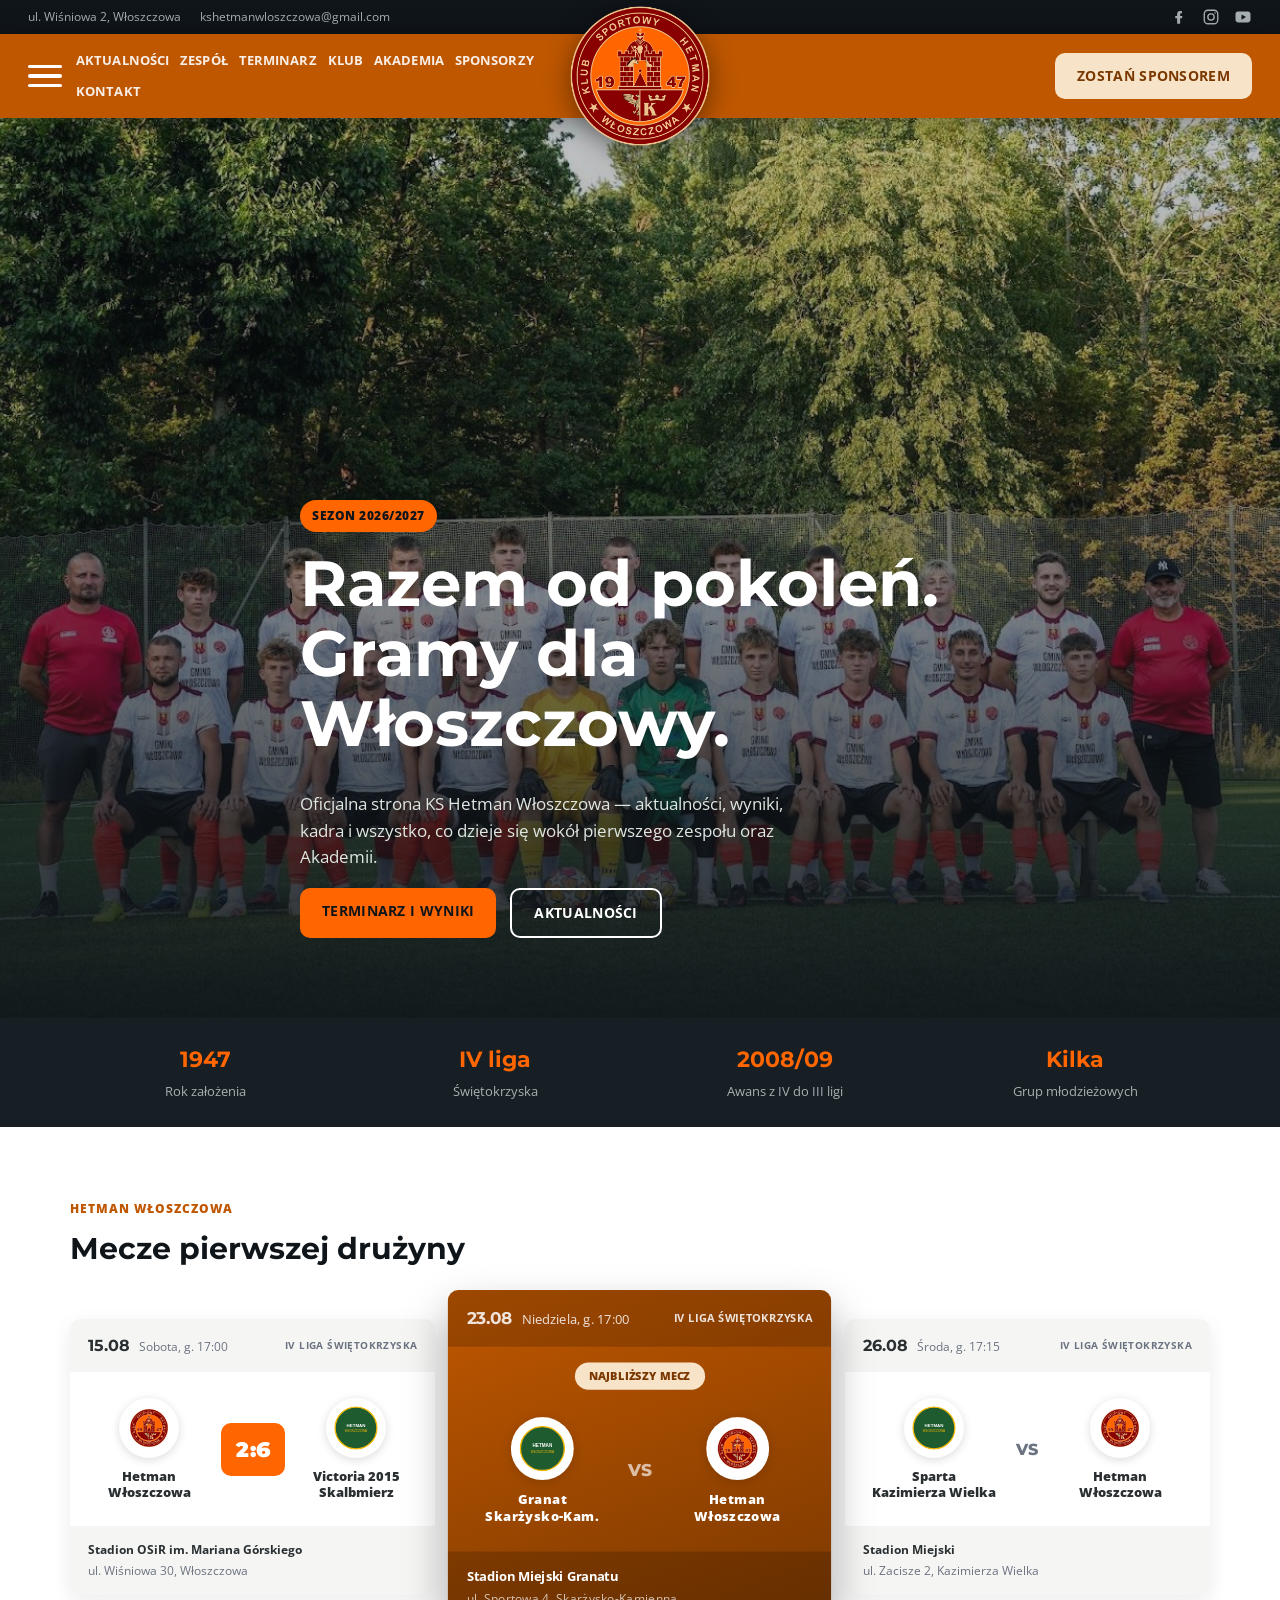
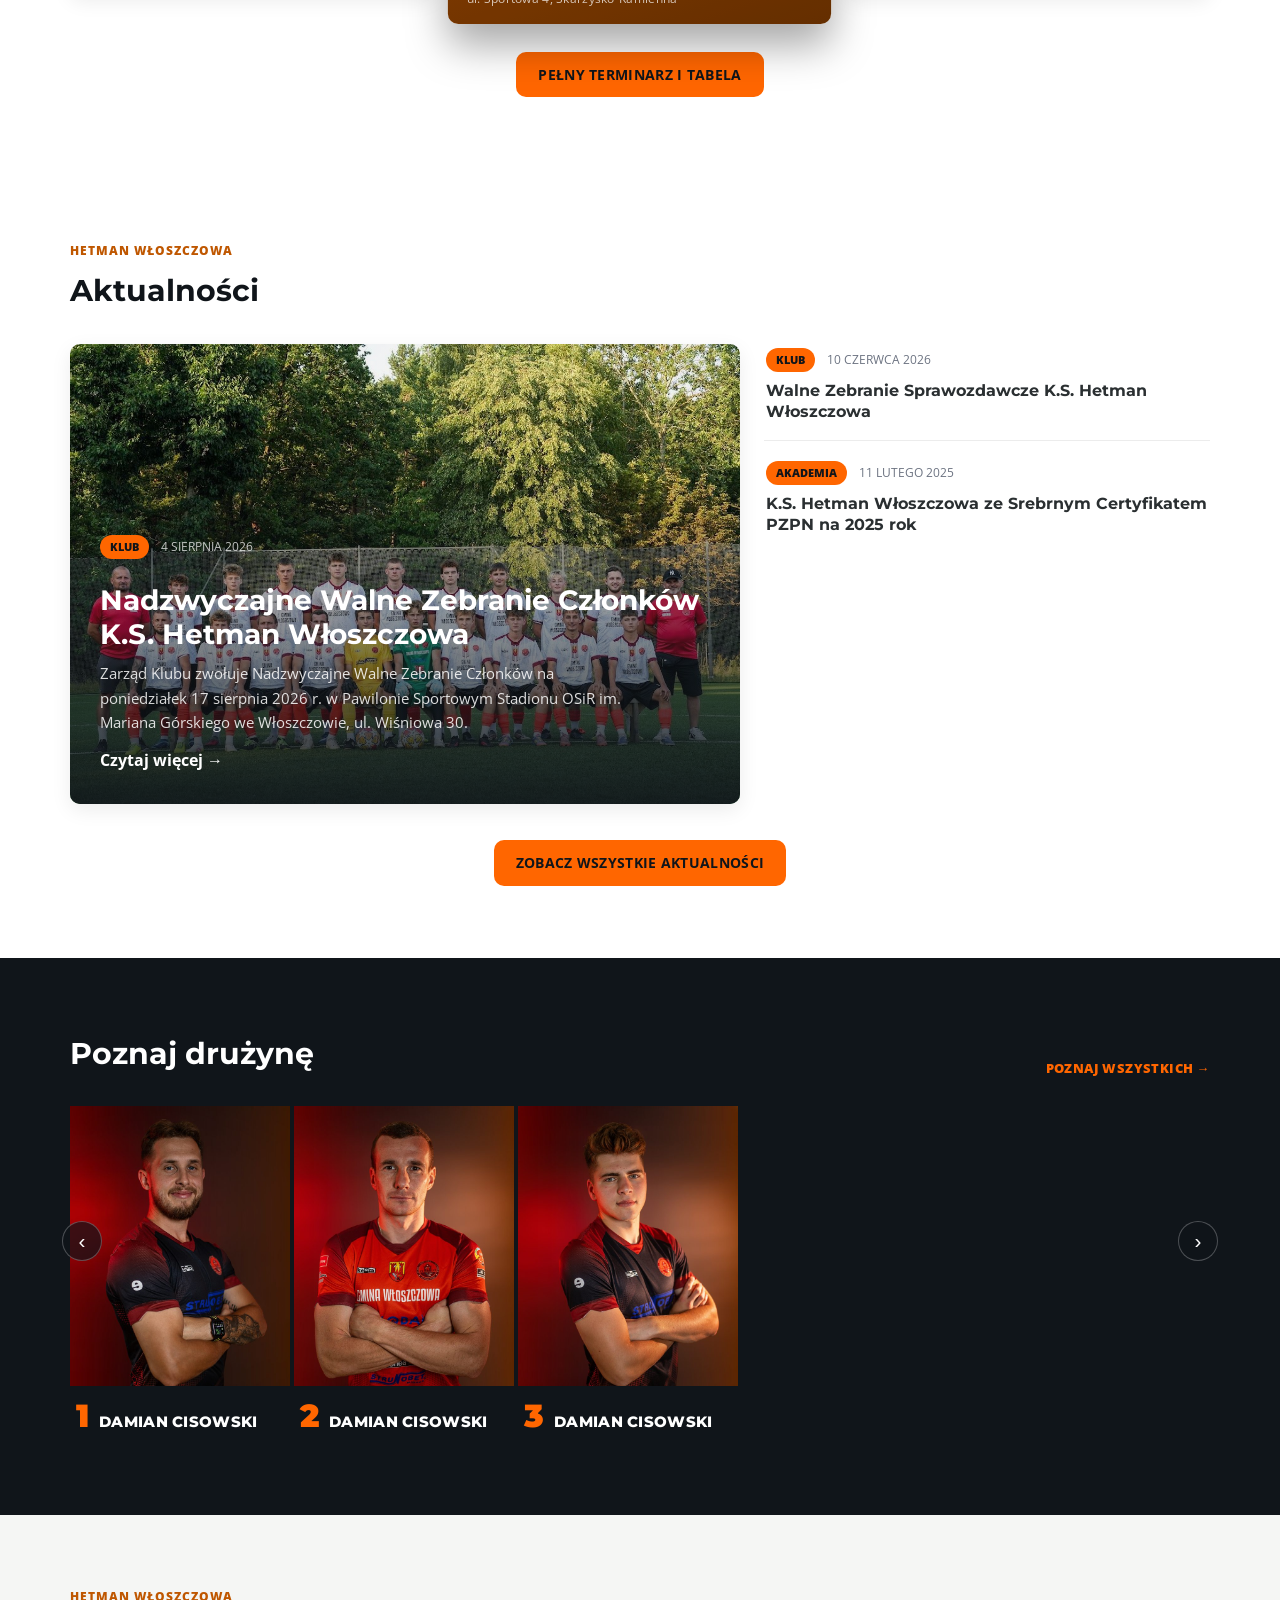
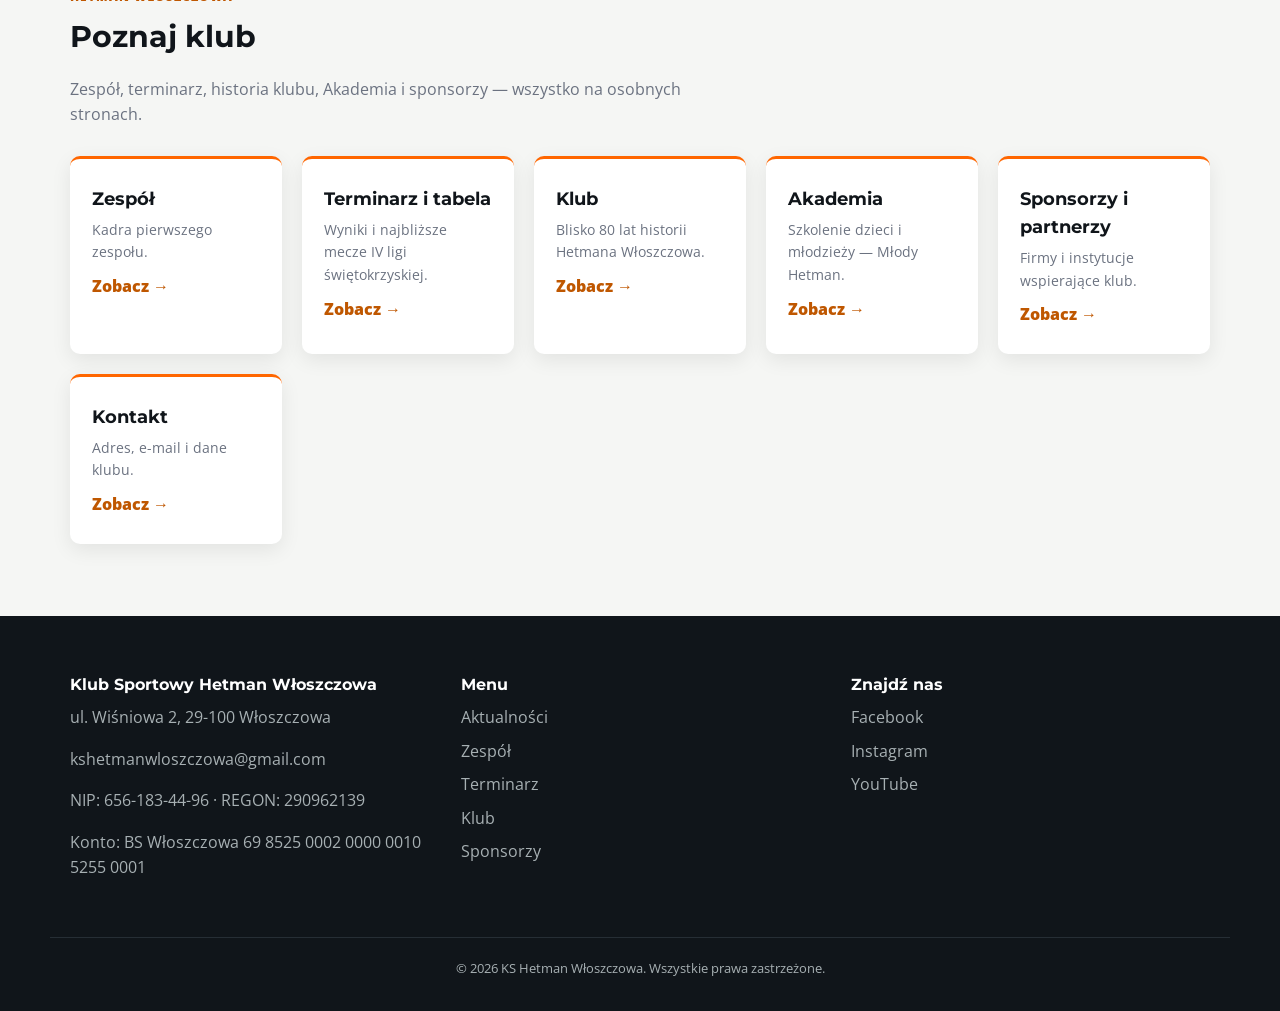
==== commit e7461ff7: "Redesign Aktualności as a news-portal layout (1 big feature + list) Homepage teaser and the full Akt" ====
--- a/Strona-hetman/index.html
+++ b/Strona-hetman/index.html
@@ -174,39 +174,30 @@
       </div>
     </div>
 
-    <div class="news-grid">
-      <article class="news-card">
-        <div class="news-thumb" aria-hidden="true"></div>
-        <div class="news-body">
+    <div class="news-portal">
+      <article class="news-feature" style="background-image: url('hero-zespol.jpg');">
+        <div class="news-feature-body">
           <span class="news-tag">Klub</span>
           <span class="news-date">4 sierpnia 2026</span>
           <h3>Nadzwyczajne Walne Zebranie Członków K.S. Hetman Włoszczowa</h3>
-          <p>Zarząd Klubu zwołuje Nadzwyczajne Walne Zebranie Członków na poniedziałek 17 sierpnia 2026 r. (I termin 19:15, II termin 19:30) w Pawilonie Sportowym Stadionu OSiR im. Mariana Górskiego we Włoszczowie, ul. Wiśniowa 30.</p>
+          <p>Zarząd Klubu zwołuje Nadzwyczajne Walne Zebranie Członków na poniedziałek 17 sierpnia 2026 r. w Pawilonie Sportowym Stadionu OSiR im. Mariana Górskiego we Włoszczowie, ul. Wiśniowa 30.</p>
           <a class="news-link" href="https://www.hetmanwloszczowa.pl/nadzwyczajne-walne-zebranie-czlonkow-k-s-hetman-wloszczowa-2/" target="_blank" rel="noopener">Czytaj więcej →</a>
         </div>
       </article>
 
-      <article class="news-card">
-        <div class="news-thumb" aria-hidden="true"></div>
-        <div class="news-body">
+      <div class="news-list">
+        <article class="news-list-item">
           <span class="news-tag">Klub</span>
           <span class="news-date">10 czerwca 2026</span>
-          <h3>Walne Zebranie Sprawozdawcze K.S. Hetman Włoszczowa</h3>
-          <p>W imieniu Zarządu Klubu Sportowego Hetman Włoszczowa serdecznie zapraszamy wszystkich członków klubu, kibiców, piłkarzy, działaczy, sympatyków oraz Rodziców Zawodników na Walne Zebranie Sprawozdawcze.</p>
-          <a class="news-link" href="https://www.hetmanwloszczowa.pl/walne-zabranie-sprawozdawcze-k-s-hetman-wloszczowa/" target="_blank" rel="noopener">Czytaj więcej →</a>
-        </div>
-      </article>
-
-      <article class="news-card">
-        <div class="news-thumb" aria-hidden="true"></div>
-        <div class="news-body">
+          <h4><a href="https://www.hetmanwloszczowa.pl/walne-zabranie-sprawozdawcze-k-s-hetman-wloszczowa/" target="_blank" rel="noopener">Walne Zebranie Sprawozdawcze K.S. Hetman Włoszczowa</a></h4>
+        </article>
+
+        <article class="news-list-item">
           <span class="news-tag">Akademia</span>
           <span class="news-date">11 lutego 2025</span>
-          <h3>K.S. Hetman Włoszczowa ze Srebrnym Certyfikatem PZPN na 2025 rok</h3>
-          <p>Nasz klub otrzymał Srebrny Certyfikat PZPN na 2025 rok, co potwierdza, że jesteśmy w elitarnym gronie szkółek piłkarskich w całej Polsce.</p>
-          <a class="news-link" href="https://www.hetmanwloszczowa.pl/k-s-hetman-wloszczowa-ze-srebrnym-certyfikatem-pzpn-na-2025-rok/" target="_blank" rel="noopener">Czytaj więcej →</a>
-        </div>
-      </article>
+          <h4><a href="https://www.hetmanwloszczowa.pl/k-s-hetman-wloszczowa-ze-srebrnym-certyfikatem-pzpn-na-2025-rok/" target="_blank" rel="noopener">K.S. Hetman Włoszczowa ze Srebrnym Certyfikatem PZPN na 2025 rok</a></h4>
+        </article>
+      </div>
     </div>
 
     <div class="section-more">
--- a/Strona-hetman/style.css
+++ b/Strona-hetman/style.css
@@ -365,6 +365,58 @@
 }
 .news-date { color: var(--color-muted); font-size: 0.78rem; text-transform: uppercase; margin-left: 8px; }
 .news-link { font-weight: 700; }
+
+/* ===== AKTUALNOŚCI — układ "portal newsowy": 1 duży artykuł + lista mniejszych ===== */
+.news-portal {
+  display: grid;
+  grid-template-columns: 1.5fr 1fr;
+  gap: 24px;
+  align-items: stretch;
+}
+.news-feature {
+  position: relative;
+  display: flex;
+  align-items: flex-end;
+  min-height: 460px;
+  border-radius: var(--radius);
+  overflow: hidden;
+  background-size: cover;
+  background-position: center 22%;
+  box-shadow: var(--shadow);
+  color: var(--color-white);
+}
+.news-feature::before {
+  content: "";
+  position: absolute;
+  inset: 0;
+  background: linear-gradient(180deg, rgba(16,21,26,0.05) 25%, rgba(16,21,26,0.92) 100%);
+}
+.news-feature-body { position: relative; z-index: 2; padding: 30px; }
+.news-feature-body .news-tag { background: var(--color-accent); color: var(--color-dark); }
+.news-feature-body .news-date { color: rgba(255,255,255,0.75); }
+.news-feature-body h3 {
+  color: var(--color-white);
+  font-size: clamp(1.35rem, 2.2vw, 1.85rem);
+  line-height: 1.22;
+  margin: 14px 0 10px;
+}
+.news-feature-body p { color: rgba(255,255,255,0.85); max-width: 540px; font-size: 0.95rem; margin-bottom: 14px; }
+.news-feature-body .news-link { color: var(--color-white); }
+
+.news-list { display: flex; flex-direction: column; }
+.news-list-item { padding: 18px 2px; border-bottom: 1px solid #ececec; }
+.news-list-item:first-child { padding-top: 2px; }
+.news-list-item:last-child { border-bottom: none; }
+.news-list-item .news-tag { margin: 0 8px 0 0; }
+.news-list-item .news-date { margin-left: 0; }
+.news-list-item h4 { font-size: 1.02rem; line-height: 1.3; margin: 8px 0 0; }
+.news-list-item h4 a { color: var(--color-text); }
+.news-list-item h4 a:hover { color: var(--color-primary); text-decoration: underline; }
+
+@media (max-width: 860px) {
+  .news-portal { grid-template-columns: 1fr; }
+  .news-feature { min-height: 320px; }
+}
 
 /* ===== ZESPÓŁ (pełna strona kadry, styl jak "Poznaj drużynę") ===== */
 .squad-grid {
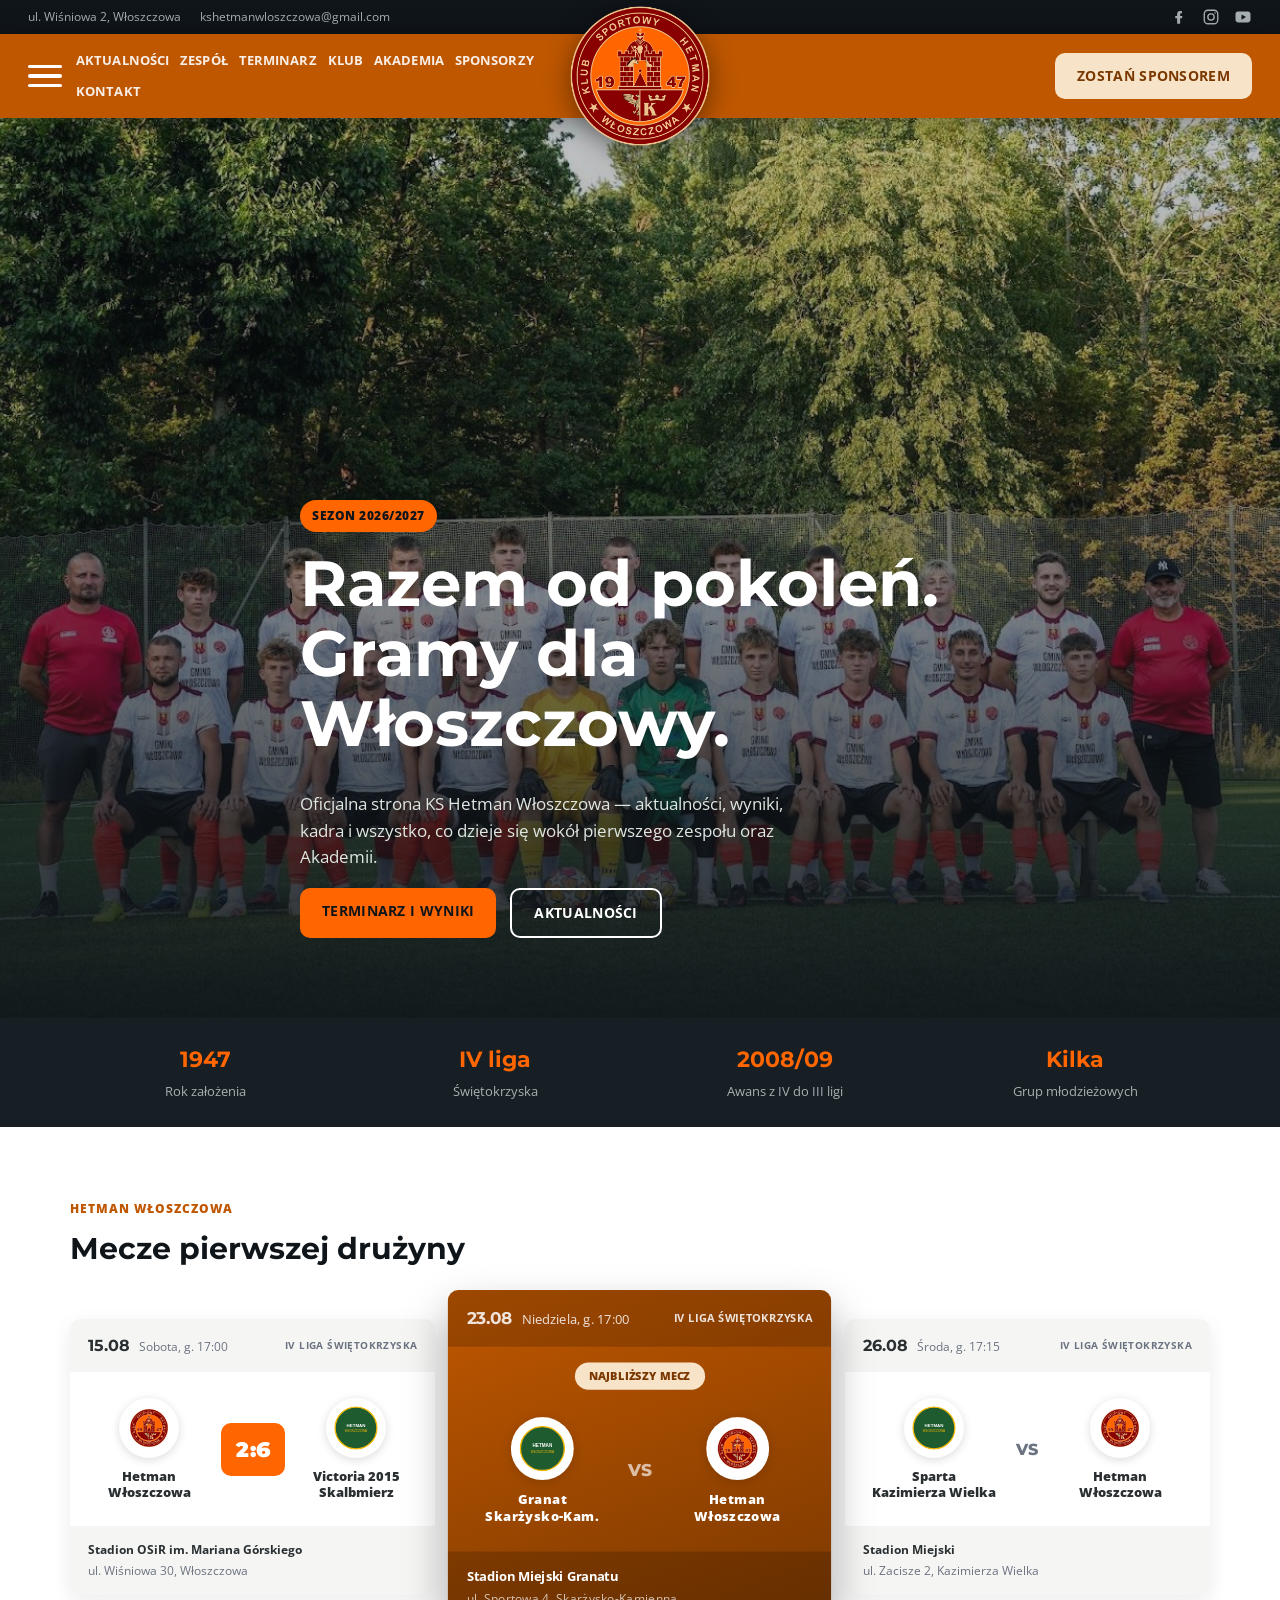
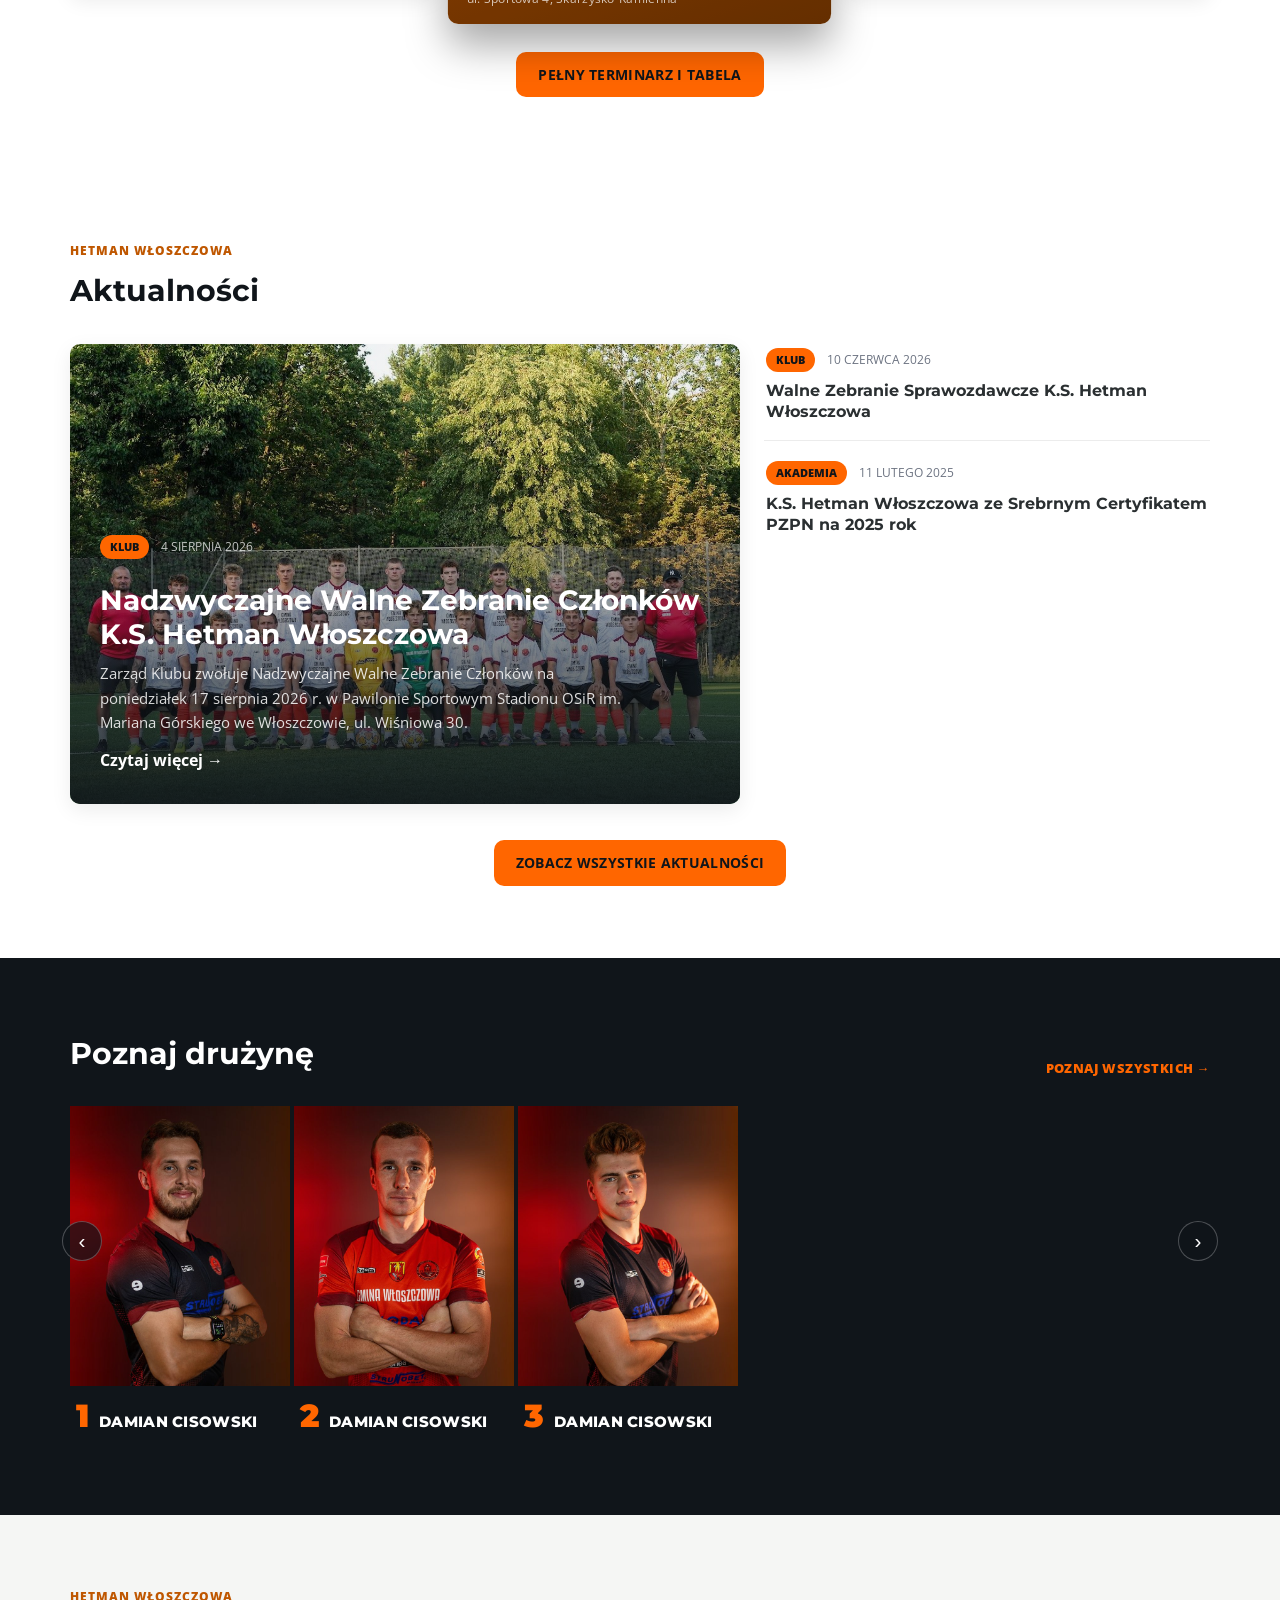
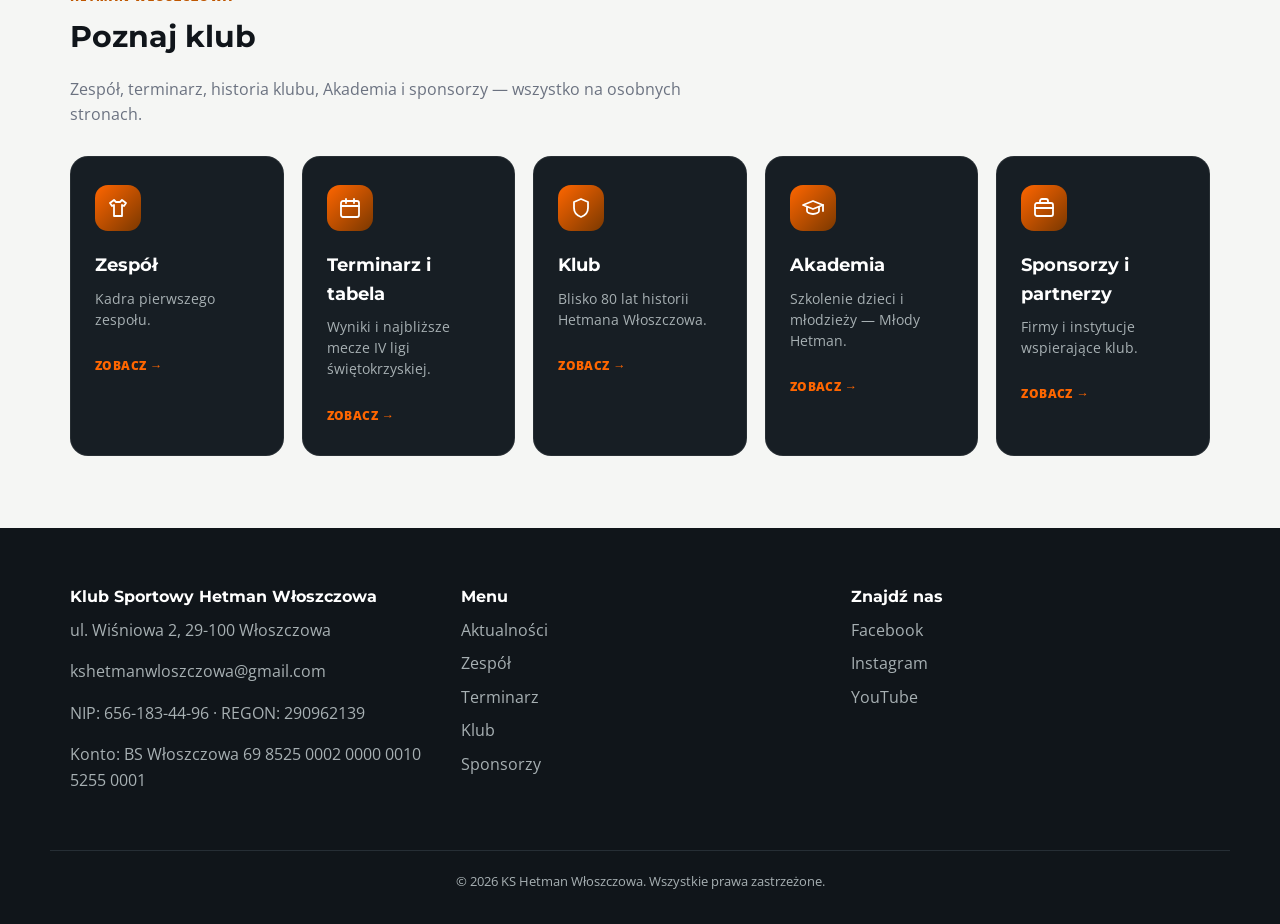
==== commit 9107a768: "Redesign 'Poznaj klub' quick-links into a more premium/futuristic card grid Replace the plain white " ====
--- a/Strona-hetman/index.html
+++ b/Strona-hetman/index.html
@@ -258,33 +258,33 @@
 
     <div class="quick-links-grid">
       <a class="quick-link-card" href="zespol.html">
+        <span class="quick-link-icon" aria-hidden="true"><svg viewBox="0 0 24 24" fill="none" stroke="currentColor" stroke-width="1.8" stroke-linecap="round" stroke-linejoin="round"><path d="M8 4 4 7l2 3 2-1v11h8V9l2 1 2-3-4-3-2 2h-4z"/></svg></span>
         <h3>Zespół</h3>
         <p>Kadra pierwszego zespołu.</p>
         <span class="quick-link-arrow">Zobacz →</span>
       </a>
       <a class="quick-link-card" href="terminarz.html">
+        <span class="quick-link-icon" aria-hidden="true"><svg viewBox="0 0 24 24" fill="none" stroke="currentColor" stroke-width="1.8" stroke-linecap="round" stroke-linejoin="round"><rect x="3" y="5" width="18" height="16" rx="2"/><path d="M8 3v4M16 3v4M3 10h18"/></svg></span>
         <h3>Terminarz i tabela</h3>
         <p>Wyniki i najbliższe mecze IV ligi świętokrzyskiej.</p>
         <span class="quick-link-arrow">Zobacz →</span>
       </a>
       <a class="quick-link-card" href="klub.html">
+        <span class="quick-link-icon" aria-hidden="true"><svg viewBox="0 0 24 24" fill="none" stroke="currentColor" stroke-width="1.8" stroke-linecap="round" stroke-linejoin="round"><path d="M12 3l7 3v6c0 4.5-3 7.5-7 9-4-1.5-7-4.5-7-9V6l7-3z"/></svg></span>
         <h3>Klub</h3>
         <p>Blisko 80 lat historii Hetmana Włoszczowa.</p>
         <span class="quick-link-arrow">Zobacz →</span>
       </a>
       <a class="quick-link-card" href="akademia.html">
+        <span class="quick-link-icon" aria-hidden="true"><svg viewBox="0 0 24 24" fill="none" stroke="currentColor" stroke-width="1.8" stroke-linecap="round" stroke-linejoin="round"><path d="M2 9l10-4 10 4-10 4-10-4z"/><path d="M6 11v4c0 1.5 2.5 3 6 3s6-1.5 6-3v-4"/><path d="M22 9v6"/></svg></span>
         <h3>Akademia</h3>
         <p>Szkolenie dzieci i młodzieży — Młody Hetman.</p>
         <span class="quick-link-arrow">Zobacz →</span>
       </a>
       <a class="quick-link-card" href="sponsorzy.html">
+        <span class="quick-link-icon" aria-hidden="true"><svg viewBox="0 0 24 24" fill="none" stroke="currentColor" stroke-width="1.8" stroke-linecap="round" stroke-linejoin="round"><rect x="3" y="7" width="18" height="13" rx="2"/><path d="M8 7V5a2 2 0 0 1 2-2h4a2 2 0 0 1 2 2v2"/><path d="M3 12h18"/></svg></span>
         <h3>Sponsorzy i partnerzy</h3>
         <p>Firmy i instytucje wspierające klub.</p>
-        <span class="quick-link-arrow">Zobacz →</span>
-      </a>
-      <a class="quick-link-card" href="kontakt.html">
-        <h3>Kontakt</h3>
-        <p>Adres, e-mail i dane klubu.</p>
         <span class="quick-link-arrow">Zobacz →</span>
       </a>
     </div>
--- a/Strona-hetman/style.css
+++ b/Strona-hetman/style.css
@@ -250,22 +250,64 @@
 /* ===== SKRÓTY / KAFELKI "POZNAJ KLUB" (strona główna → podstrony) ===== */
 .quick-links-grid {
   display: grid;
-  grid-template-columns: repeat(auto-fit, minmax(200px, 1fr));
-  gap: 20px;
+  grid-template-columns: repeat(auto-fit, minmax(210px, 1fr));
+  gap: 18px;
 }
 .quick-link-card {
   display: block;
-  background: var(--color-white);
-  border-radius: var(--radius);
-  padding: 26px 22px;
-  box-shadow: var(--shadow);
-  border-top: 3px solid var(--color-accent);
-  transition: transform 0.25s ease, box-shadow 0.25s ease;
-}
-.quick-link-card:hover { transform: translateY(-6px); box-shadow: var(--shadow-lg); }
-.quick-link-card h3 { margin-bottom: 6px; font-size: 1.1rem; }
-.quick-link-card p { margin: 0; color: var(--color-muted); font-size: 0.88rem; }
-.quick-link-card span.quick-link-arrow { display: inline-block; margin-top: 10px; font-weight: 800; color: var(--color-primary); }
+  position: relative;
+  overflow: hidden;
+  background: var(--color-dark-2);
+  border-radius: 18px;
+  padding: 28px 24px;
+  border: 1px solid rgba(255,255,255,0.07);
+  isolation: isolate;
+  transition: transform 0.3s ease, border-color 0.3s ease, box-shadow 0.3s ease;
+}
+.quick-link-card::before {
+  content: "";
+  position: absolute;
+  top: -60%;
+  right: -30%;
+  width: 220px;
+  height: 220px;
+  background: radial-gradient(circle, rgba(255,102,0,0.35), transparent 70%);
+  opacity: 0;
+  z-index: -1;
+  transition: opacity 0.35s ease;
+}
+.quick-link-card:hover {
+  transform: translateY(-6px);
+  border-color: rgba(255,102,0,0.5);
+  box-shadow: 0 24px 48px rgba(0,0,0,0.35);
+}
+.quick-link-card:hover::before { opacity: 1; }
+.quick-link-icon {
+  display: inline-flex;
+  align-items: center;
+  justify-content: center;
+  width: 46px;
+  height: 46px;
+  border-radius: 13px;
+  margin-bottom: 20px;
+  background: linear-gradient(135deg, var(--color-accent), var(--color-primary-dark));
+  color: var(--color-white);
+}
+.quick-link-icon svg { width: 24px; height: 24px; }
+.quick-link-card h3 { margin-bottom: 8px; font-size: 1.12rem; color: var(--color-white); }
+.quick-link-card p { margin: 0 0 22px; color: var(--color-muted-light); font-size: 0.88rem; line-height: 1.5; }
+.quick-link-card span.quick-link-arrow {
+  display: inline-flex;
+  align-items: center;
+  gap: 6px;
+  font-weight: 800;
+  font-size: 0.78rem;
+  text-transform: uppercase;
+  letter-spacing: 0.4px;
+  color: var(--color-accent);
+  transition: gap 0.25s ease;
+}
+.quick-link-card:hover span.quick-link-arrow { gap: 10px; }
 
 .section-more { text-align: center; margin-top: 36px; }
 
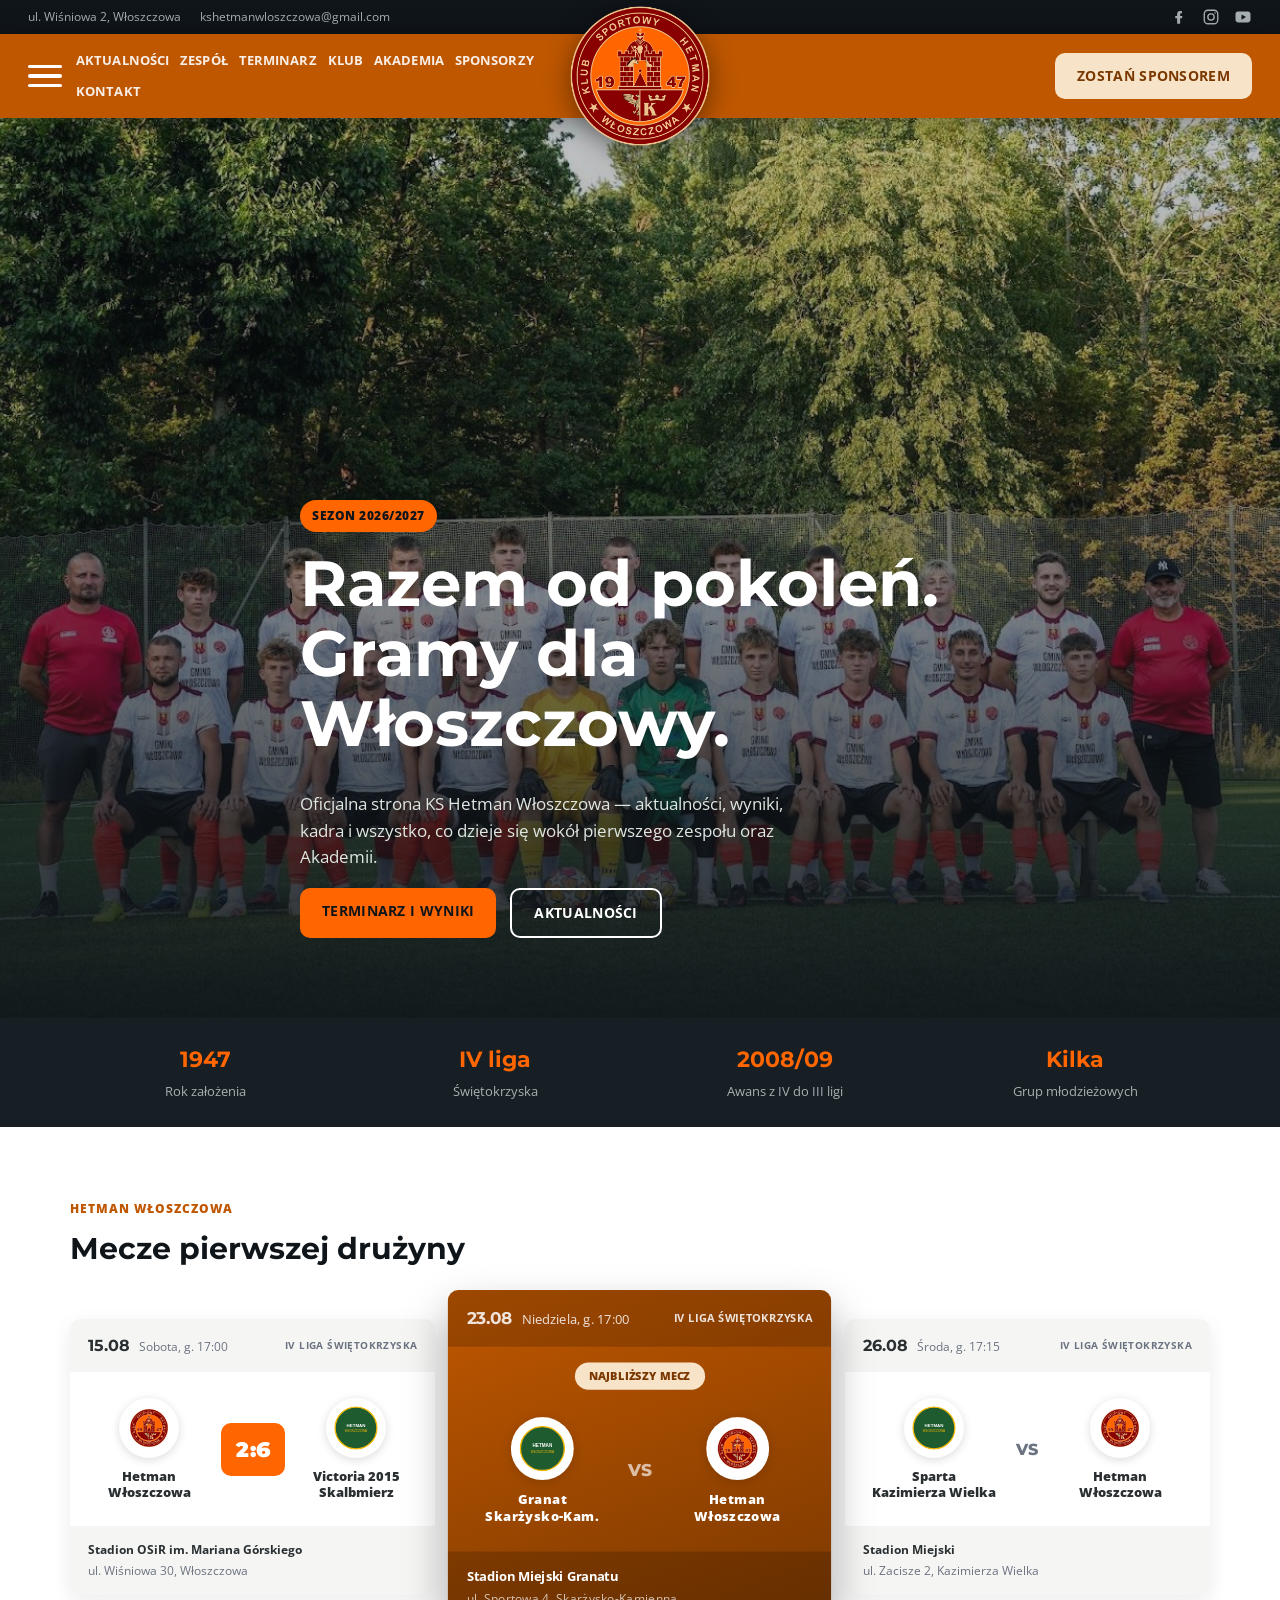
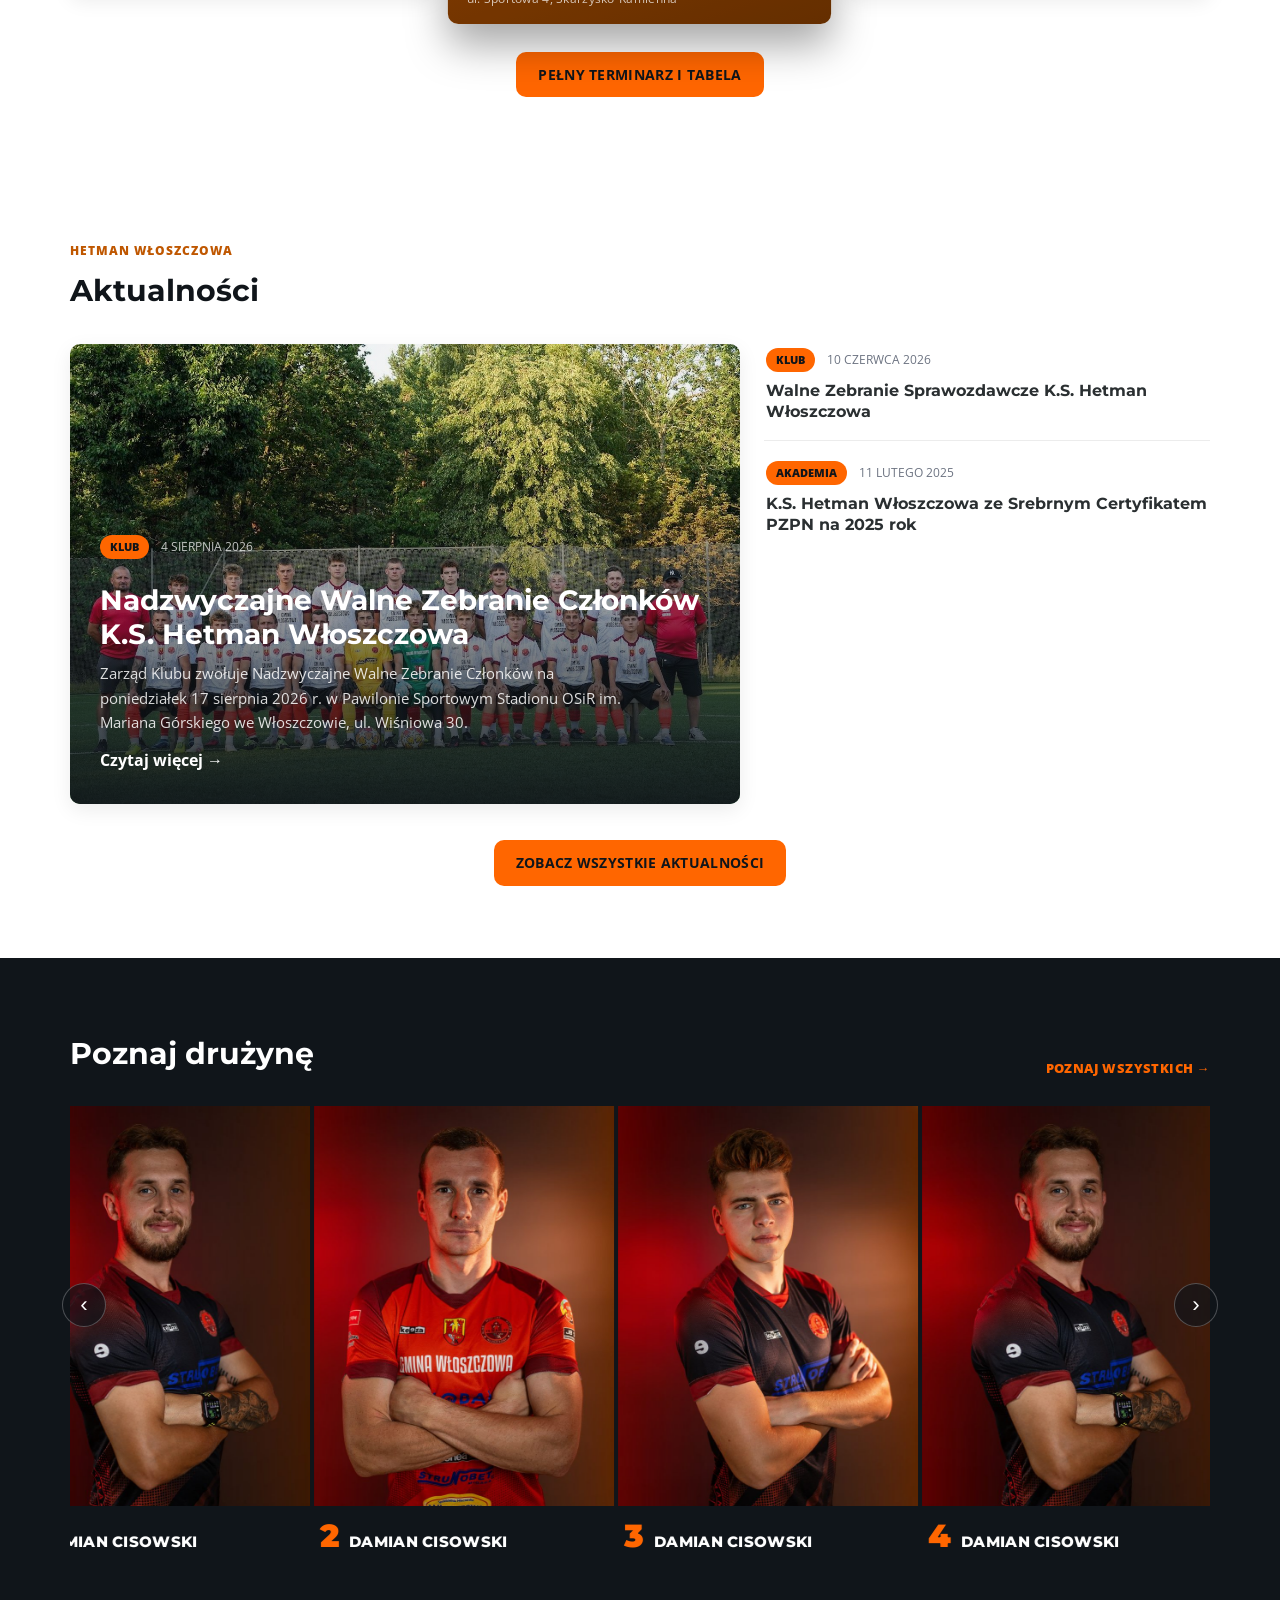
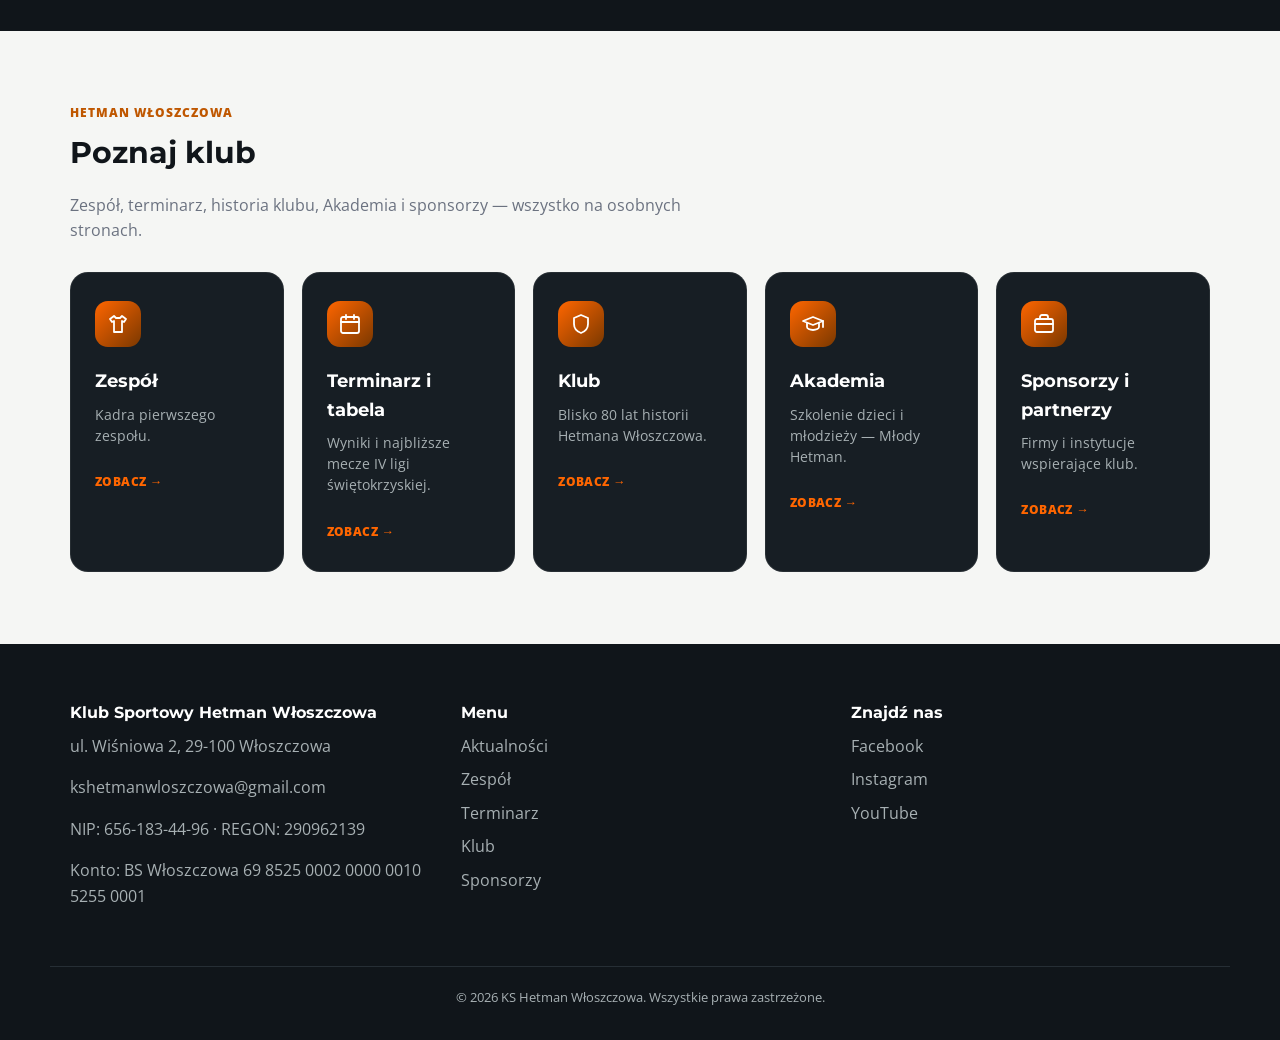
==== commit 6343464f: "Make 'Poznaj drużynę' an infinite auto-scrolling carousel, bigger photos - 10 cards instead of 3 (pl" ====
--- a/Strona-hetman/index.html
+++ b/Strona-hetman/index.html
@@ -206,11 +206,13 @@
   </div>
 </section>
 
-<!-- ===== POZNAJ DRUŻYNĘ — karuzela zdjęć zawodników (styl dużych klubów) ===== -->
+<!-- ===== POZNAJ DRUŻYNĘ — nieskończona karuzela zdjęć zawodników (styl dużych klubów) ===== -->
 <!--
-  TYMCZASOWE PODPISY: wszystkie 3 karty podpisane jako "Damian Cisowski" — to placeholder
-  do czasu uzupełnienia właściwego składu. Podmień name/numer w każdej .team-carousel-card
-  i dodawaj kolejne karty, gdy dołożymy więcej zdjęć zawodników.
+  TYMCZASOWE PODPISY: wszystkie karty podpisane jako "Damian Cisowski" — to placeholder
+  do czasu uzupełnienia właściwego składu. Zdjęcia (player-01/02/03.jpg) są na razie
+  powtórzone cyklicznie, żeby wypełnić karuzelę — podmień na kolejne realne zdjęcia
+  zawodników, gdy będą dostępne. Karuzela zapętla się automatycznie (script.js) —
+  wystarczy dodawać/usuwać karty .team-carousel-card, nie trzeba nic dublować ręcznie.
 -->
 <section class="section section-dark team-carousel-section">
   <div class="container">
@@ -221,6 +223,7 @@
 
     <div class="team-carousel">
       <button class="carousel-arrow carousel-arrow-left" aria-label="Poprzedni zawodnik" type="button">‹</button>
+      <div class="team-carousel-viewport">
       <div class="team-carousel-track">
         <a class="team-carousel-card" href="zespol.html">
           <div class="team-carousel-photo" style="background-image:url('player-01.jpg')"></div>
@@ -243,6 +246,56 @@
             <span class="team-carousel-name">Damian Cisowski</span>
           </div>
         </a>
+        <a class="team-carousel-card" href="zespol.html">
+          <div class="team-carousel-photo" style="background-image:url('player-01.jpg')"></div>
+          <div class="team-carousel-info">
+            <span class="team-carousel-number">4</span>
+            <span class="team-carousel-name">Damian Cisowski</span>
+          </div>
+        </a>
+        <a class="team-carousel-card" href="zespol.html">
+          <div class="team-carousel-photo" style="background-image:url('player-02.jpg')"></div>
+          <div class="team-carousel-info">
+            <span class="team-carousel-number">5</span>
+            <span class="team-carousel-name">Damian Cisowski</span>
+          </div>
+        </a>
+        <a class="team-carousel-card" href="zespol.html">
+          <div class="team-carousel-photo" style="background-image:url('player-03.jpg')"></div>
+          <div class="team-carousel-info">
+            <span class="team-carousel-number">6</span>
+            <span class="team-carousel-name">Damian Cisowski</span>
+          </div>
+        </a>
+        <a class="team-carousel-card" href="zespol.html">
+          <div class="team-carousel-photo" style="background-image:url('player-01.jpg')"></div>
+          <div class="team-carousel-info">
+            <span class="team-carousel-number">7</span>
+            <span class="team-carousel-name">Damian Cisowski</span>
+          </div>
+        </a>
+        <a class="team-carousel-card" href="zespol.html">
+          <div class="team-carousel-photo" style="background-image:url('player-02.jpg')"></div>
+          <div class="team-carousel-info">
+            <span class="team-carousel-number">8</span>
+            <span class="team-carousel-name">Damian Cisowski</span>
+          </div>
+        </a>
+        <a class="team-carousel-card" href="zespol.html">
+          <div class="team-carousel-photo" style="background-image:url('player-03.jpg')"></div>
+          <div class="team-carousel-info">
+            <span class="team-carousel-number">9</span>
+            <span class="team-carousel-name">Damian Cisowski</span>
+          </div>
+        </a>
+        <a class="team-carousel-card" href="zespol.html">
+          <div class="team-carousel-photo" style="background-image:url('player-01.jpg')"></div>
+          <div class="team-carousel-info">
+            <span class="team-carousel-number">10</span>
+            <span class="team-carousel-name">Damian Cisowski</span>
+          </div>
+        </a>
+      </div>
       </div>
       <button class="carousel-arrow carousel-arrow-right" aria-label="Następny zawodnik" type="button">›</button>
     </div>
--- a/Strona-hetman/style.css
+++ b/Strona-hetman/style.css
@@ -521,22 +521,19 @@
 .team-see-all:hover { color: var(--color-white); }
 
 .team-carousel { position: relative; }
+.team-carousel-viewport { overflow: hidden; }
 .team-carousel-track {
   display: flex;
   gap: 4px;
-  overflow-x: auto;
-  scroll-snap-type: x mandatory;
-  scrollbar-width: none;
-  padding-bottom: 4px;
-}
-.team-carousel-track::-webkit-scrollbar { display: none; }
+  width: max-content;
+  will-change: transform;
+}
 .team-carousel-card {
-  flex: 0 0 220px;
-  scroll-snap-align: start;
+  flex: 0 0 300px;
   display: block;
 }
 .team-carousel-photo {
-  height: 280px;
+  height: 400px;
   background-size: cover;
   background-position: top center;
   background-color: var(--color-dark-2);
@@ -566,15 +563,15 @@
 }
 .carousel-arrow {
   position: absolute;
-  top: 40%;
+  top: 44%;
   transform: translateY(-50%);
   background: rgba(16,21,26,0.7);
   border: 1px solid rgba(255,255,255,0.25);
   color: var(--color-white);
-  width: 40px;
-  height: 40px;
+  width: 44px;
+  height: 44px;
   border-radius: 50%;
-  font-size: 1.3rem;
+  font-size: 1.4rem;
   line-height: 1;
   cursor: pointer;
   z-index: 5;
@@ -584,8 +581,8 @@
 .carousel-arrow-right { right: -8px; }
 
 @media (max-width: 700px) {
-  .team-carousel-card { flex: 0 0 160px; }
-  .team-carousel-photo { height: 200px; }
+  .team-carousel-card { flex: 0 0 200px; }
+  .team-carousel-photo { height: 260px; }
   .carousel-arrow { display: none; }
 }
 
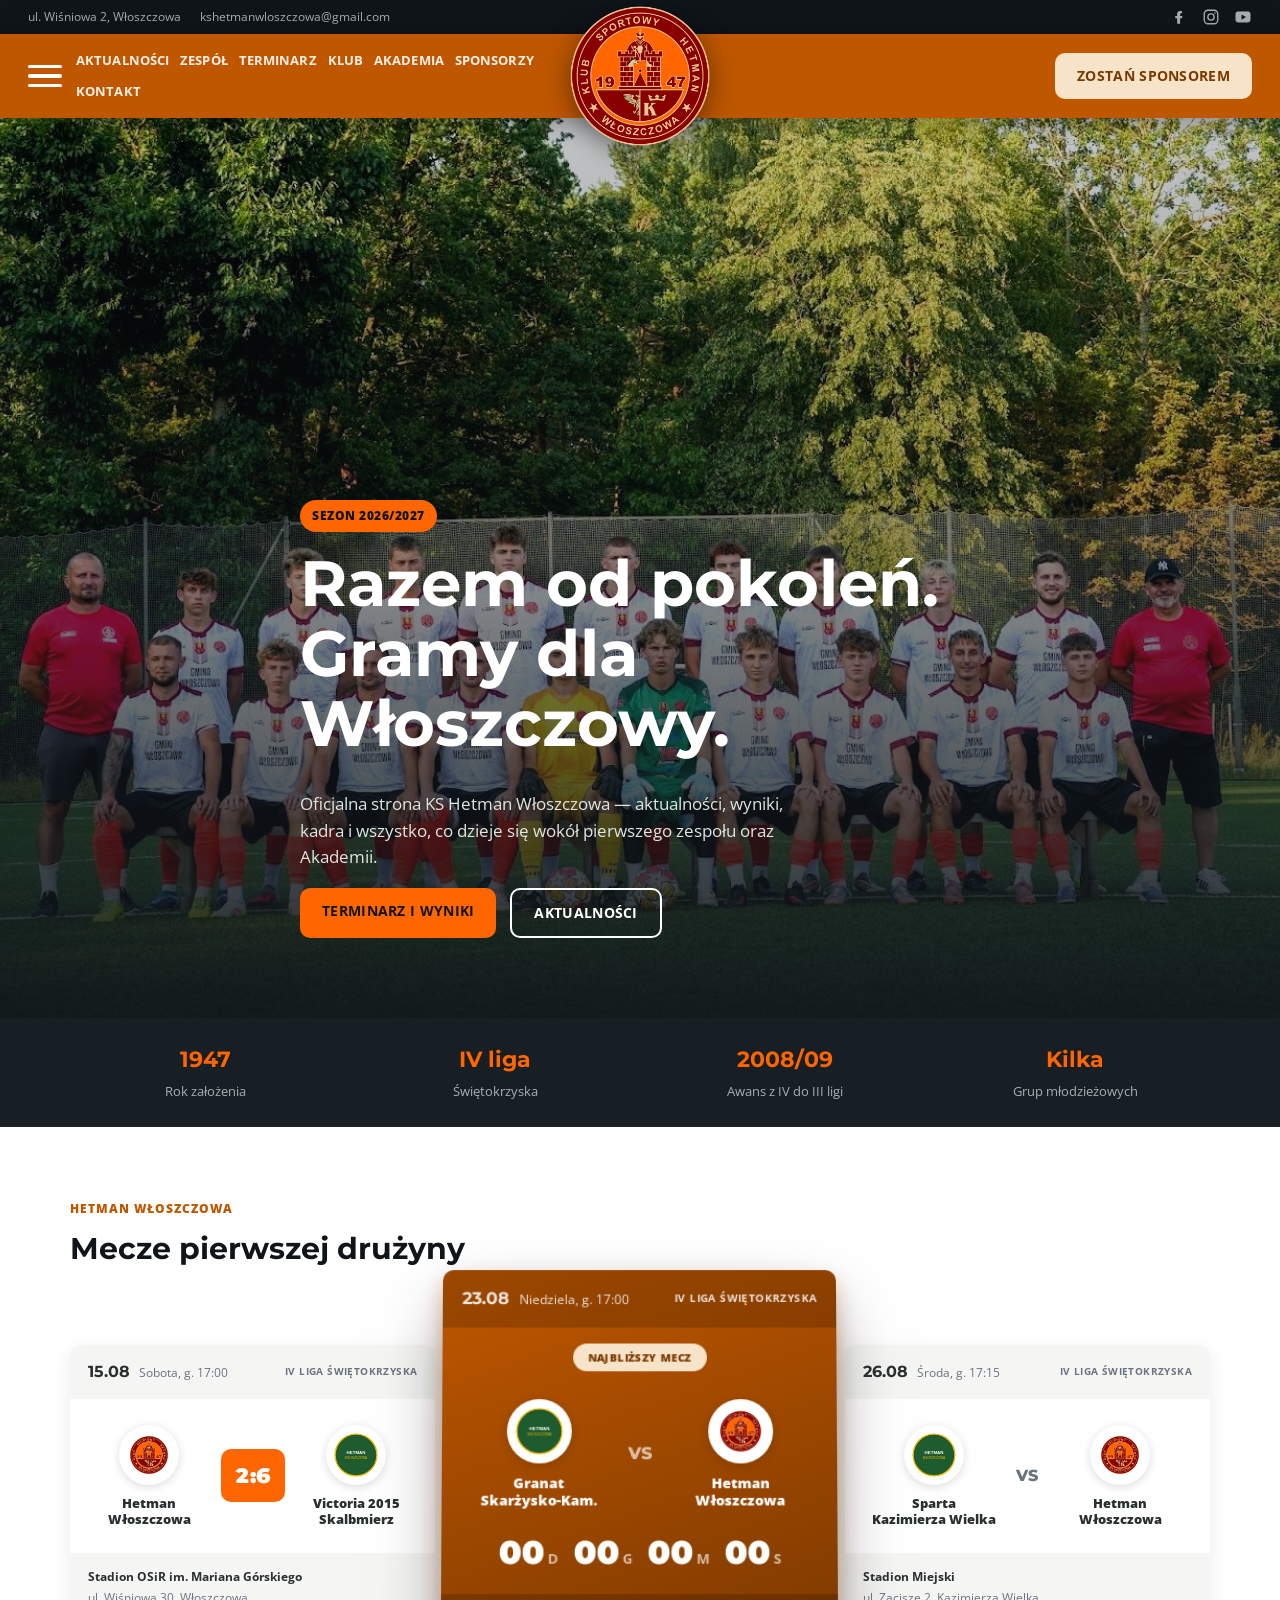
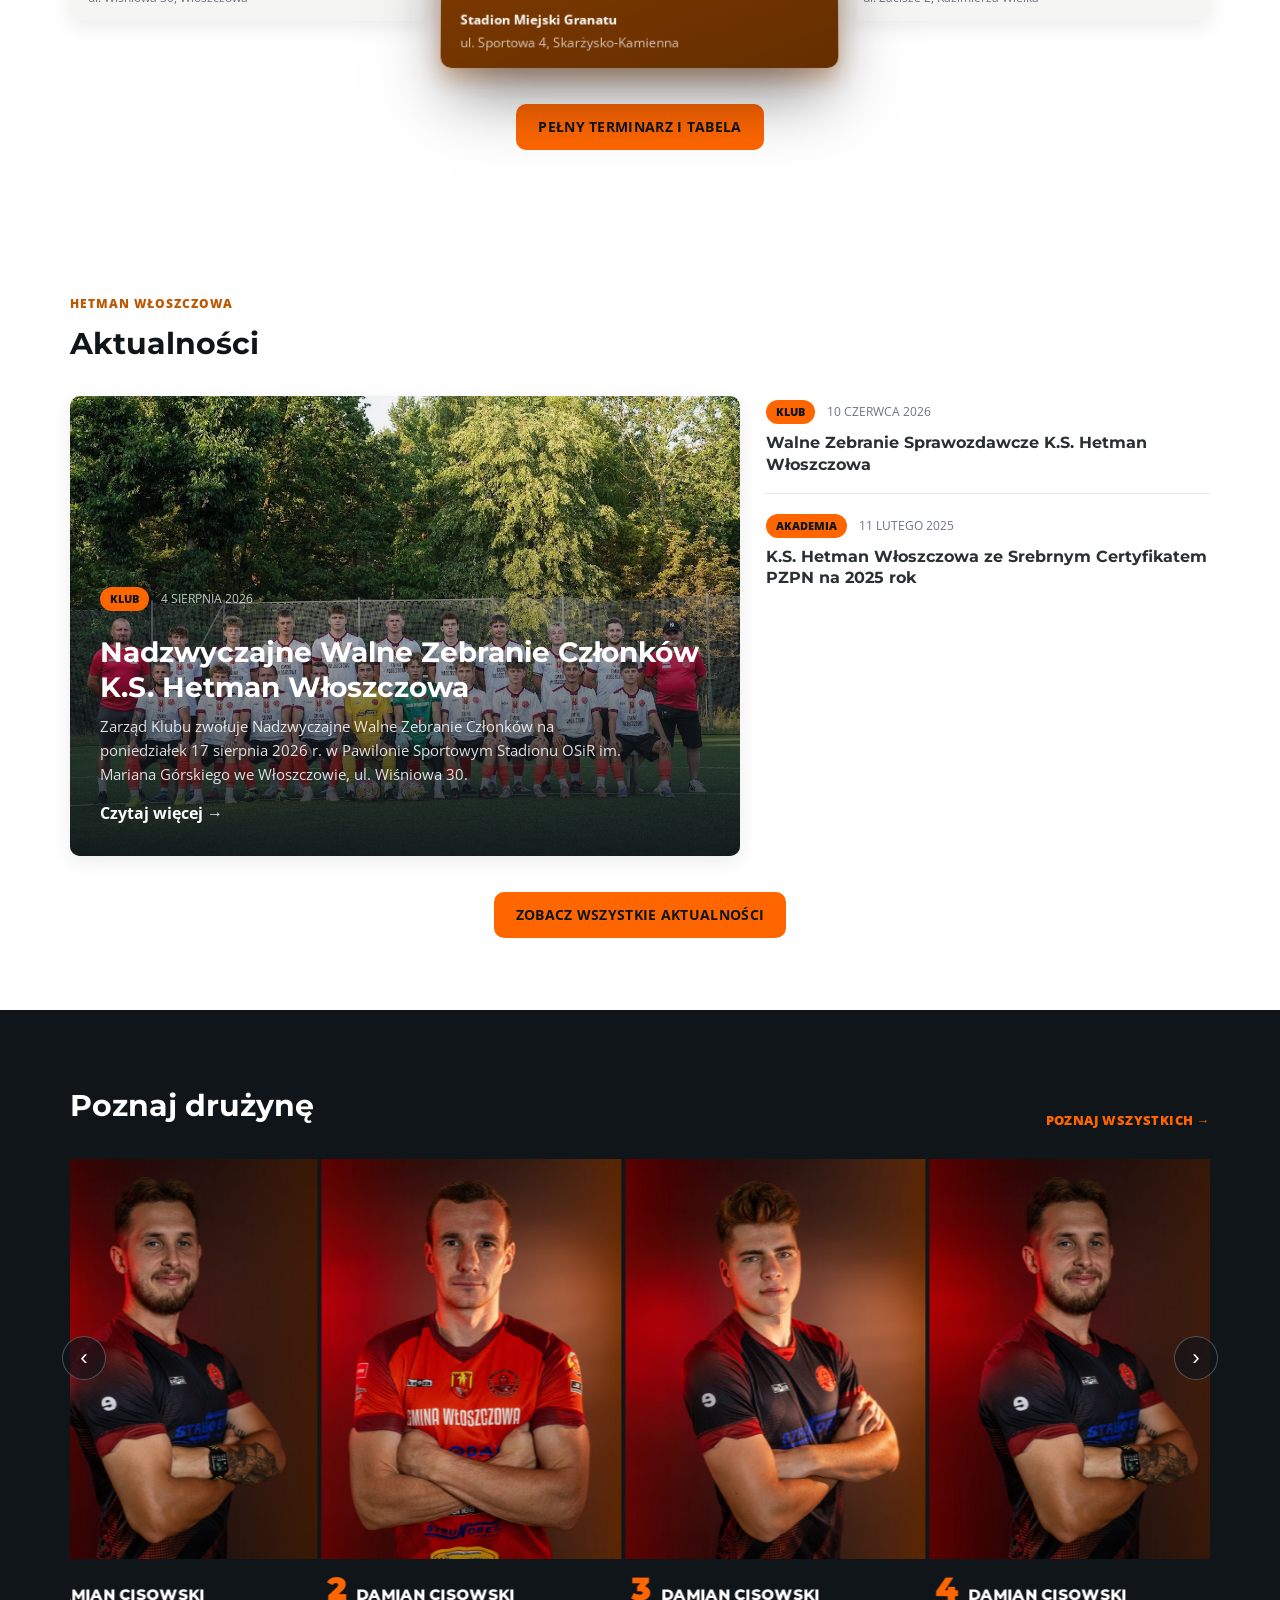
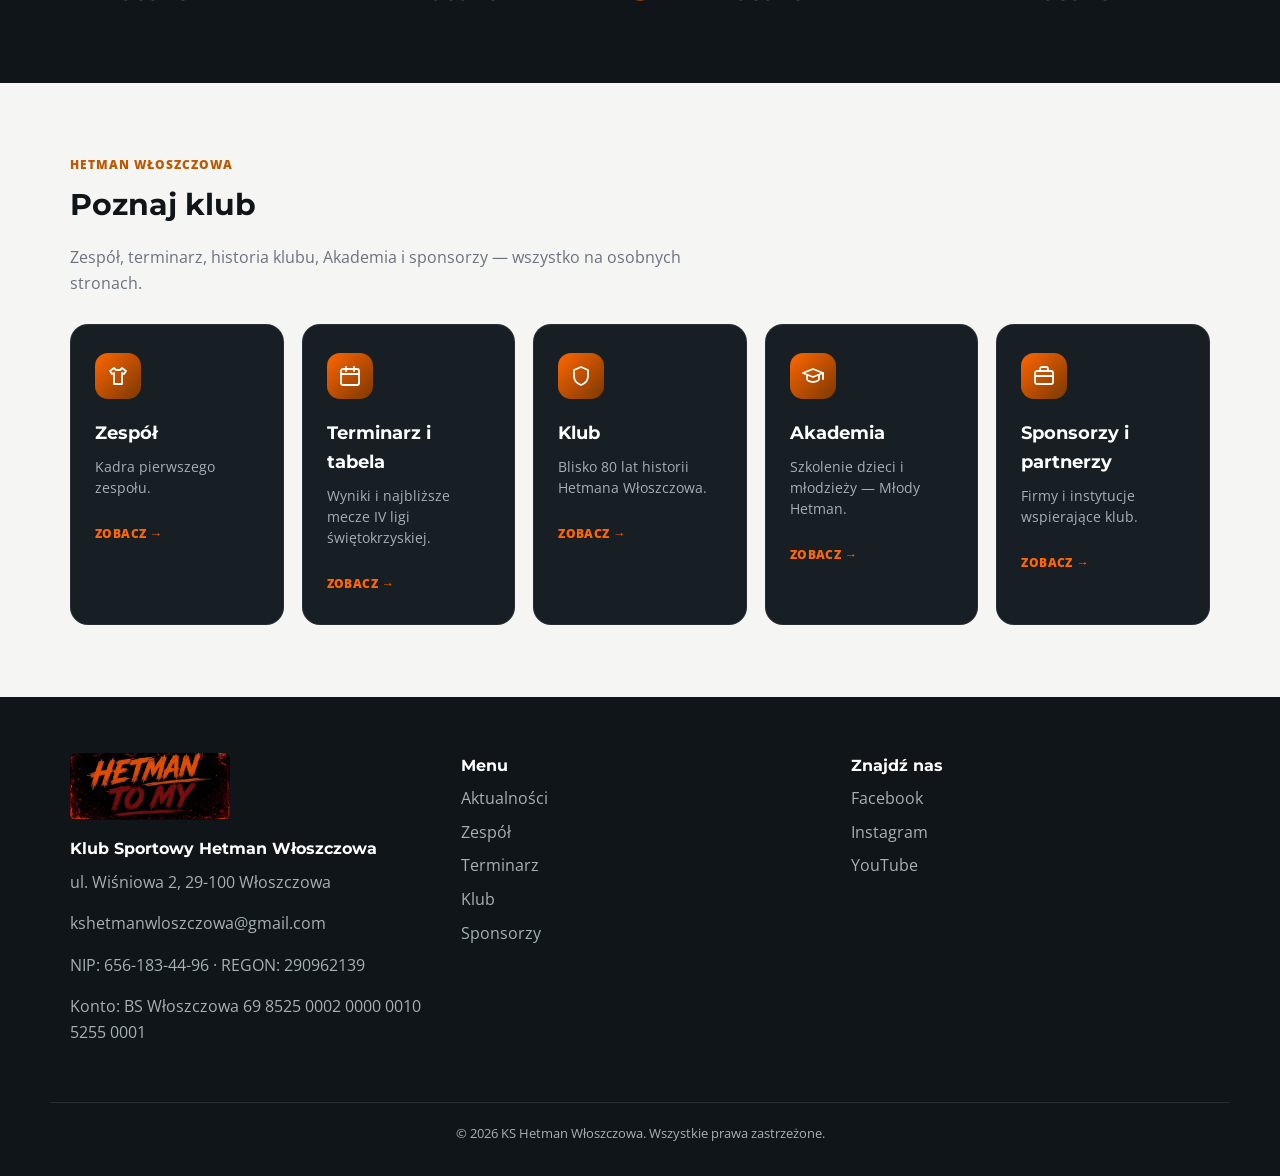
==== commit f0a91836: "Add footer banner image, recrop and sharpen the hero photo - Footer: small 'Hetman to My' banner ima" ====
--- a/Strona-hetman/index.html
+++ b/Strona-hetman/index.html
@@ -57,7 +57,7 @@
   ZDJĘCIE HERO (pełnoekranowe tło sekcji startowej): hero-zespol.jpg
   Podmień na nowsze/lepsze zdjęcie zespołu w tym samym miejscu, jeśli będzie potrzeba.
 -->
-<section class="hero" id="top" style="background-image: linear-gradient(180deg, rgba(16,21,26,0.25) 0%, rgba(16,21,26,0.45) 45%, rgba(16,21,26,0.95) 100%), url('hero-zespol.jpg');">
+<section class="hero" id="top" style="--hero-img: url('hero-zespol.jpg');">
   <div class="container hero-content">
     <div class="hero-feature-badge">Sezon 2026/2027</div>
     <h1>Razem od pokoleń.<br>Gramy dla Włoszczowy.</h1>
@@ -128,6 +128,13 @@
             <img src="logo-klubu.png" alt="Hetman Włoszczowa" onerror="this.src='placeholder-logo.svg'">
             <span>Hetman<br>Włoszczowa</span>
           </div>
+        </div>
+        <!-- Odliczanie do meczu — data/godzina w data-kickoff, podmień razem z terminem meczu -->
+        <div class="fixture-countdown" data-kickoff="2026-08-23T17:00:00+02:00">
+          <div class="fixture-countdown-item"><span class="fixture-countdown-value" data-unit="d">00</span><span class="fixture-countdown-label">D</span></div>
+          <div class="fixture-countdown-item"><span class="fixture-countdown-value" data-unit="h">00</span><span class="fixture-countdown-label">G</span></div>
+          <div class="fixture-countdown-item"><span class="fixture-countdown-value" data-unit="m">00</span><span class="fixture-countdown-label">M</span></div>
+          <div class="fixture-countdown-item"><span class="fixture-countdown-value" data-unit="s">00</span><span class="fixture-countdown-label">S</span></div>
         </div>
         <div class="fixture-venue">
           <span class="fixture-venue-name">Stadion Miejski Granatu</span>
@@ -348,6 +355,7 @@
 <footer class="site-footer">
   <div class="container footer-grid">
     <div>
+      <img class="footer-banner" src="hetman-to-my.jpg" alt="Hetman to My — KS Hetman Włoszczowa">
       <h3>Klub Sportowy Hetman Włoszczowa</h3>
       <p>ul. Wiśniowa 2, 29-100 Włoszczowa</p>
       <p><a href="mailto:kshetmanwloszczowa@gmail.com">kshetmanwloszczowa@gmail.com</a></p>
--- a/Strona-hetman/style.css
+++ b/Strona-hetman/style.css
@@ -178,16 +178,37 @@
 
 /* ===== HERO: pełnoekranowe zdjęcie, tekst dosunięty do dołu (styl dużych klubów) ===== */
 .hero {
+  position: relative;
+  overflow: hidden;
   background-color: var(--color-primary-dark);
-  background-size: cover;
-  background-position: center 22%;
   color: var(--color-white);
   min-height: 100vh;
   display: flex;
   align-items: flex-end;
   padding: 40px 20px 80px;
 }
-.hero-content { max-width: 720px; }
+/* Samo zdjęcie na osobnej warstwie — filtr (ostrość/kontrast) nie odbija się
+   na tekście, a kadrowanie (pozycja) trzymamy tu, żeby łatwo je poprawiać. */
+.hero::before {
+  content: "";
+  position: absolute;
+  inset: 0;
+  background-image: var(--hero-img);
+  background-size: cover;
+  background-position: center 50%;
+  filter: contrast(1.1) saturate(1.15) brightness(1.05);
+  z-index: 0;
+}
+/* Gradient dla czytelności tekstu — osobna warstwa NAD zdjęciem, więc filtr
+   powyżej nie rozjaśnia/nie zmienia przyciemnienia dołu. */
+.hero::after {
+  content: "";
+  position: absolute;
+  inset: 0;
+  background: linear-gradient(180deg, rgba(16,21,26,0.25) 0%, rgba(16,21,26,0.45) 45%, rgba(16,21,26,0.95) 100%);
+  z-index: 1;
+}
+.hero-content { position: relative; z-index: 2; max-width: 720px; }
 .hero-feature-badge {
   display: inline-block;
   background: var(--color-accent);
@@ -683,13 +704,19 @@
 .fixture-venue-name { font-weight: 700; color: var(--color-text); }
 .fixture-venue-address { color: var(--color-muted); font-size: 0.72rem; }
 
-/* Karta najbliższego meczu — wyróżniona kolorem klubowym, jak u dużych klubów */
+/* Karta najbliższego meczu — wyróżniona kolorem klubowym i efektem 3D, jak u dużych klubów */
 .fixture-card-next {
   background: linear-gradient(160deg, var(--color-primary) 0%, var(--color-primary-dark) 100%);
-  box-shadow: var(--shadow-lg);
-  transform: scale(1.05);
+  box-shadow: 0 30px 60px -10px rgba(0,0,0,0.5), 0 10px 20px rgba(191,87,0,0.35);
+  transform: perspective(1000px) scale(1.09) rotateX(2deg);
+  transform-origin: bottom center;
   position: relative;
   z-index: 2;
+  transition: transform 0.35s ease, box-shadow 0.35s ease;
+}
+.fixture-card-next:hover {
+  transform: perspective(1000px) scale(1.11) rotateX(0deg);
+  box-shadow: 0 36px 70px -8px rgba(0,0,0,0.55), 0 12px 24px rgba(191,87,0,0.4);
 }
 .fixture-card-next .fixture-card-top { background: rgba(0,0,0,0.18); }
 .fixture-card-next .fixture-date,
@@ -713,6 +740,30 @@
   border-radius: 20px;
 }
 
+/* Odliczanie do najbliższego meczu */
+.fixture-countdown {
+  display: flex;
+  justify-content: center;
+  align-items: baseline;
+  gap: 14px;
+  padding: 0 18px 22px;
+}
+.fixture-countdown-item { display: flex; align-items: baseline; gap: 3px; }
+.fixture-countdown-value {
+  font-family: var(--font-heading);
+  font-weight: 900;
+  font-size: 1.9rem;
+  color: var(--color-white);
+  line-height: 1;
+  font-variant-numeric: tabular-nums;
+}
+.fixture-countdown-label {
+  font-weight: 700;
+  font-size: 0.8rem;
+  color: rgba(255,255,255,0.65);
+  text-transform: uppercase;
+}
+
 @media (max-width: 900px) {
   .fixture-spotlight { grid-template-columns: 1fr; }
   .fixture-card-next { transform: none; }
@@ -927,6 +978,14 @@
   display: grid;
   grid-template-columns: repeat(auto-fit, minmax(200px, 1fr));
   gap: 32px;
+}
+.footer-banner {
+  display: block;
+  max-width: 160px;
+  width: 100%;
+  height: auto;
+  border-radius: 6px;
+  margin-bottom: 16px;
 }
 .footer-grid h3 { color: var(--color-white); font-size: 1rem; }
 .footer-grid a { display: block; color: var(--color-muted-light); margin-bottom: 8px; }
